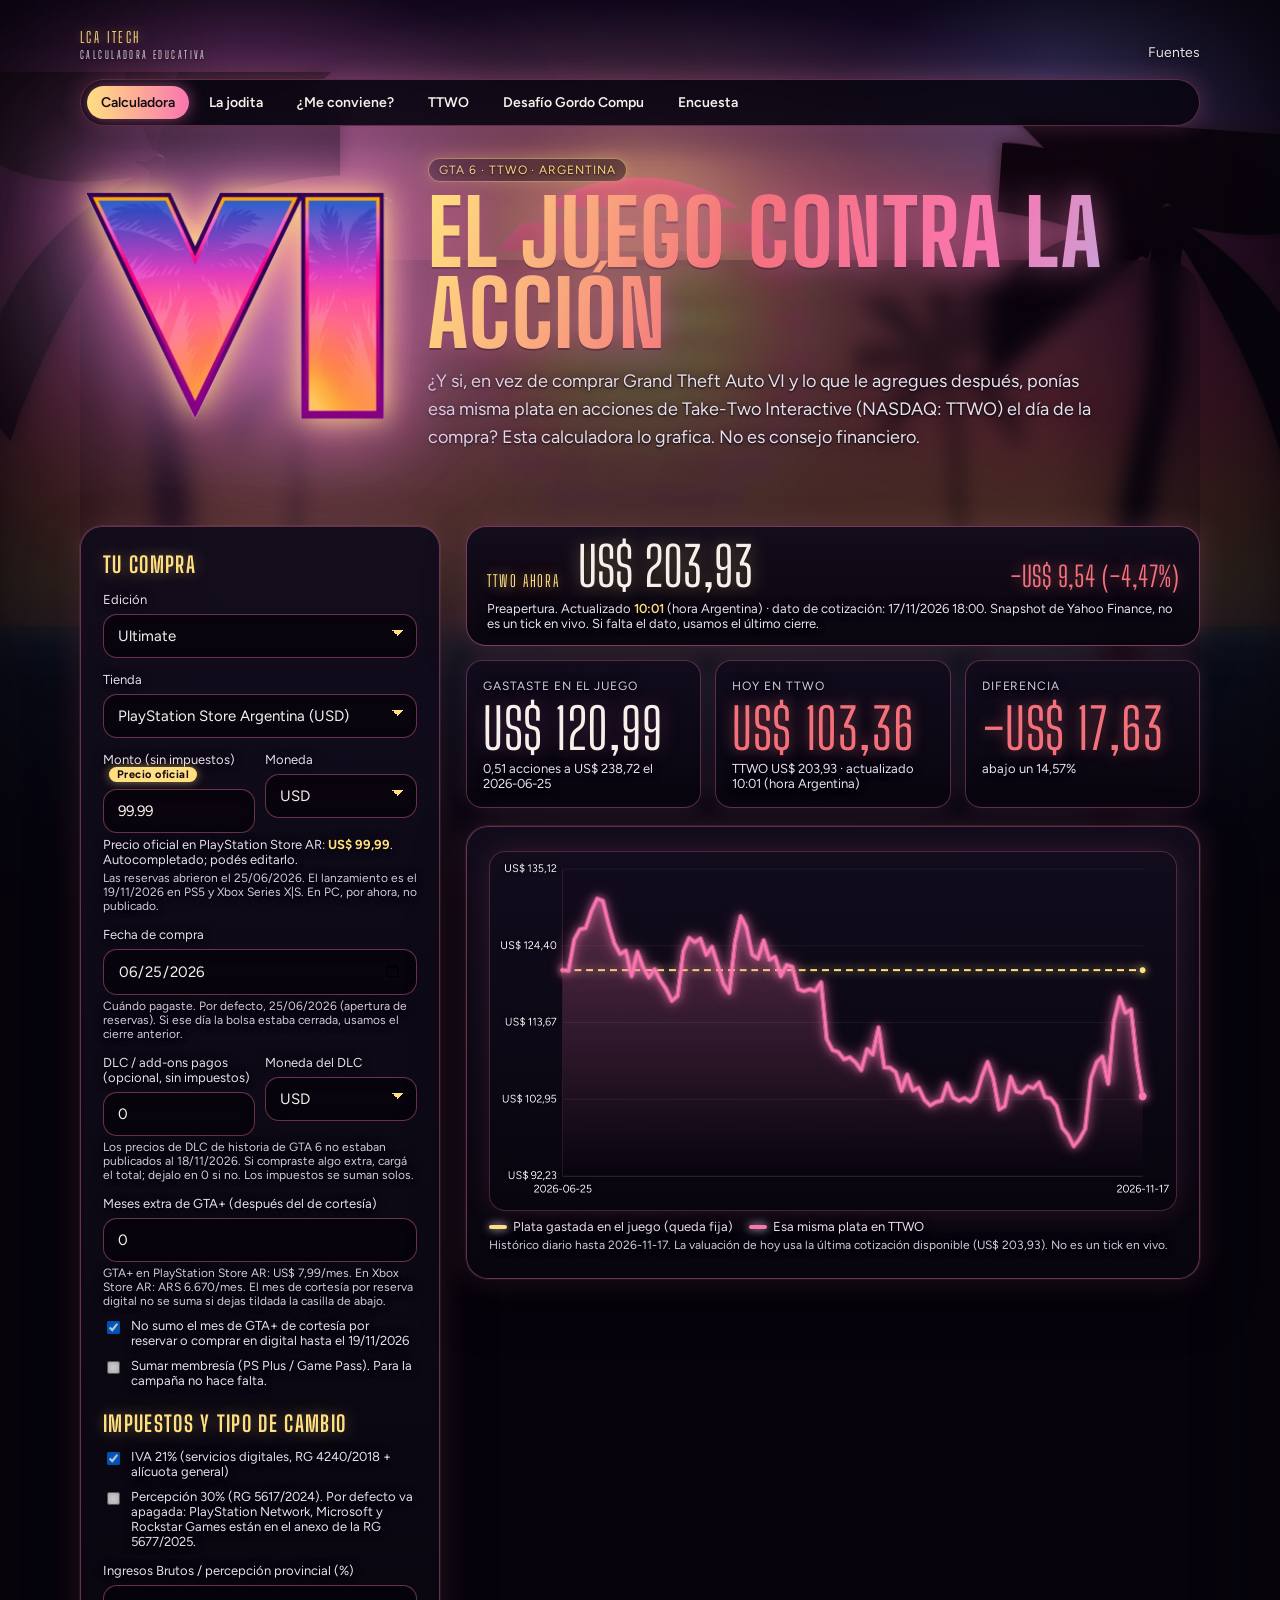
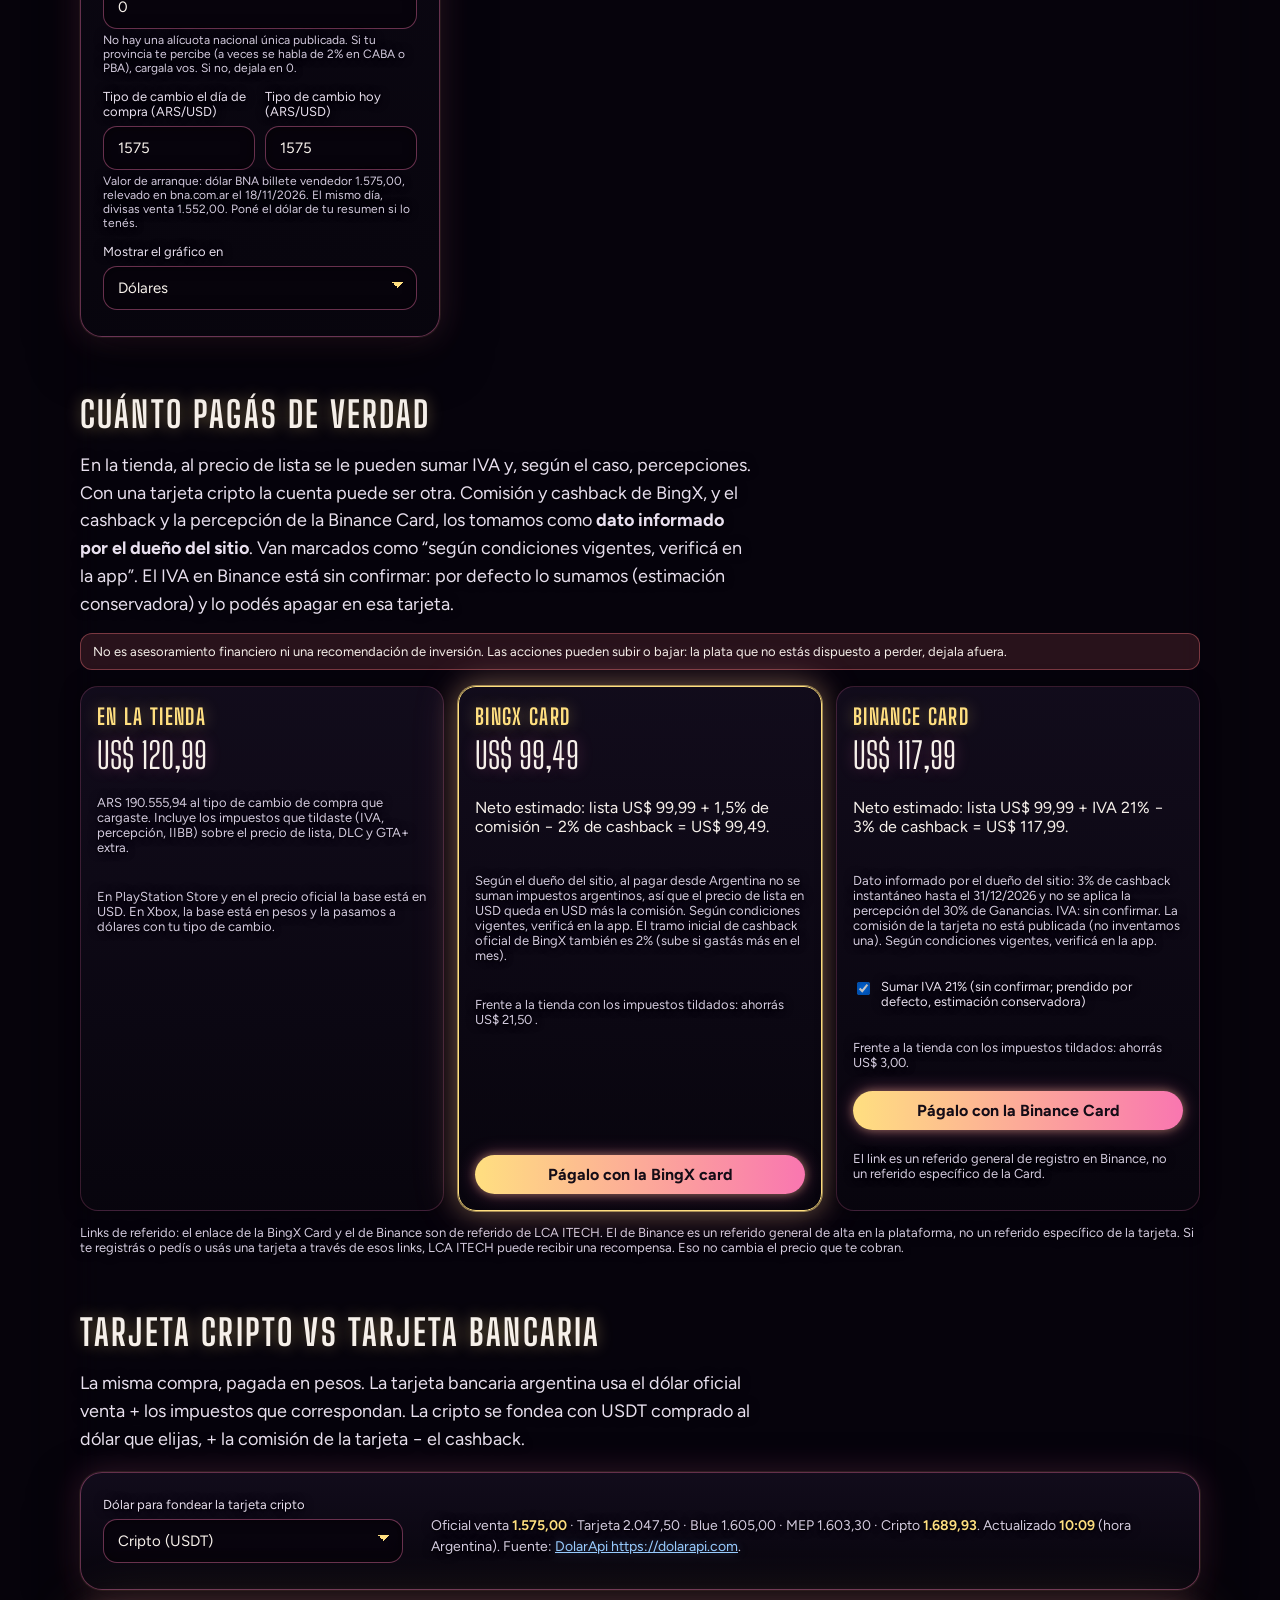
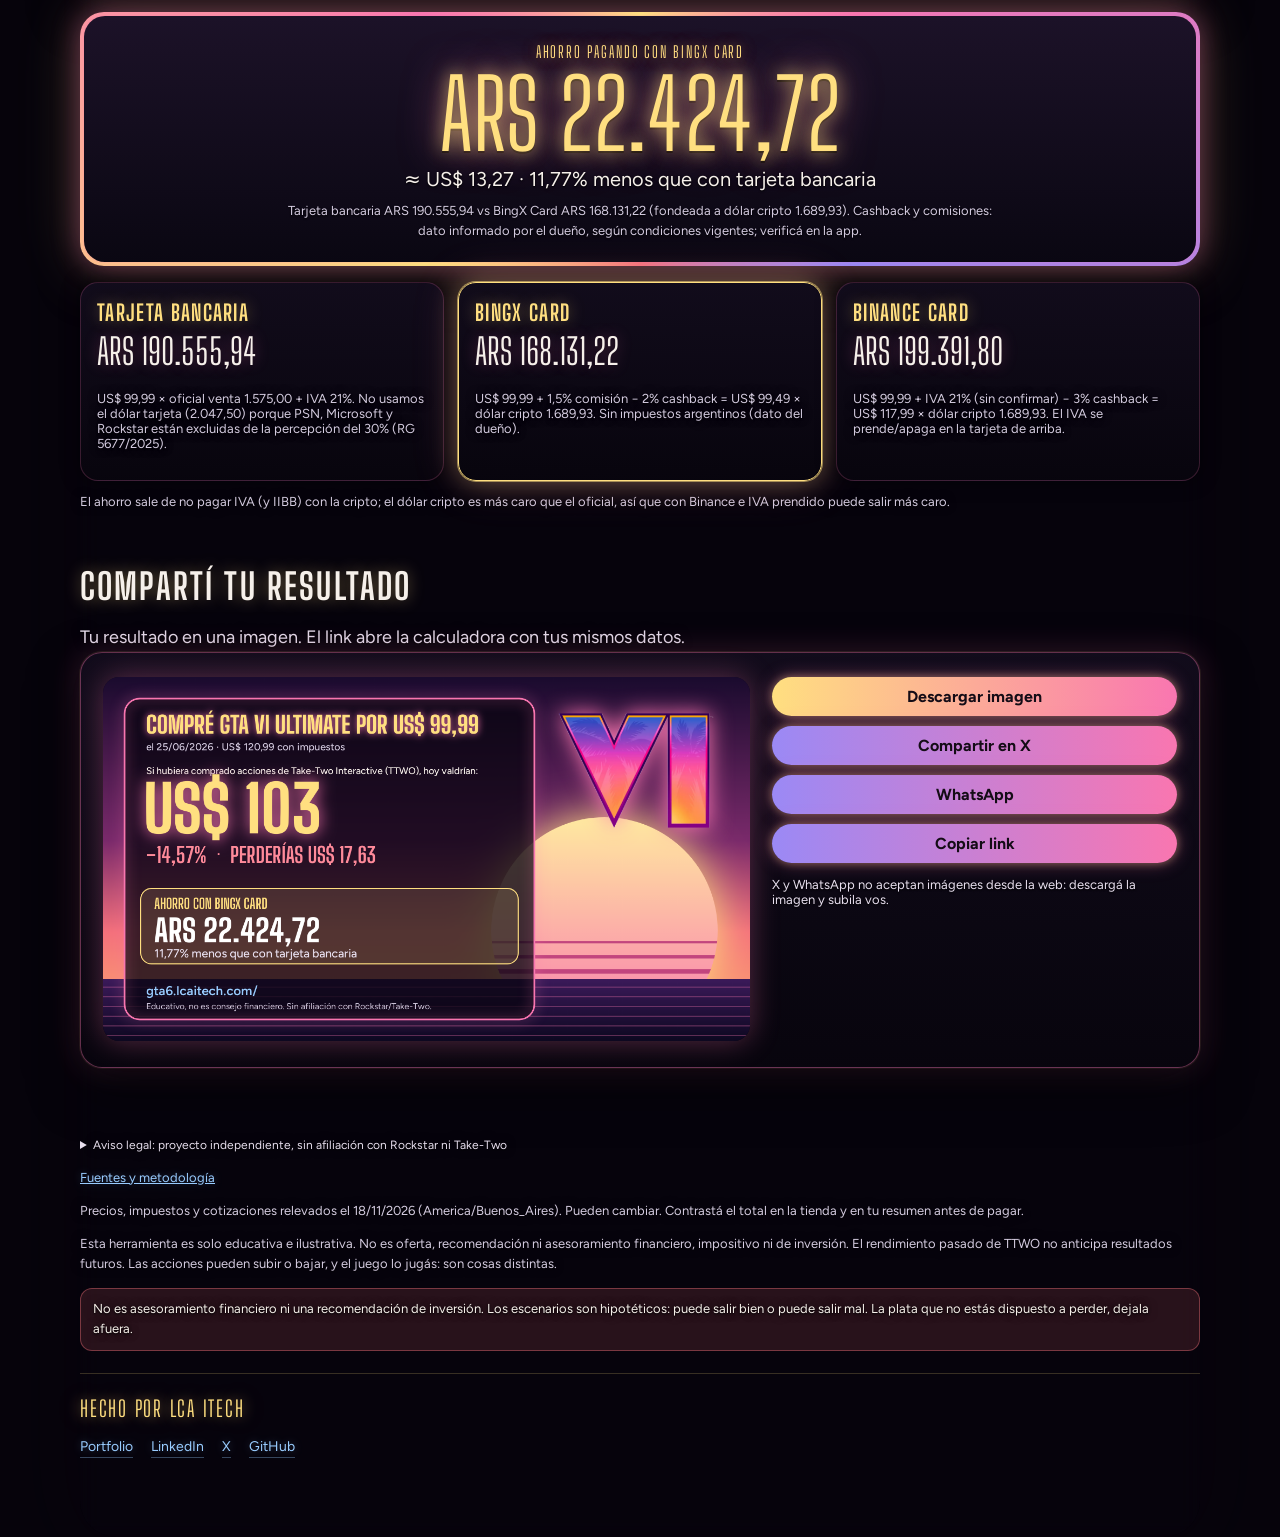
==== index.html @ 794f37af "Metas del Desafío Gordo Compu: plazo, escenarios y celebración Selector de objetivo (PC nueva, placa" ====
<!DOCTYPE html>
<html lang="es-AR">
<head>
  <meta charset="utf-8">
  <meta name="viewport" content="width=device-width, initial-scale=1">
  <title>GTA 6 vs. acciones de Take-Two — LCA ITECH</title>
  <meta name="description" content="Calculadora educativa: qué habría pasado si, en vez de comprar GTA 6 y los DLC, invertías esa plata en acciones de Take-Two (TTWO) el mismo día.">
  <meta name="theme-color" content="#0d0c1a">
  <meta property="og:title" content="GTA 6 vs. acciones de Take-Two — LCA ITECH">
  <meta property="og:description" content="Calculadora educativa: comprar Grand Theft Auto VI versus invertir esa plata en acciones de Take-Two (TTWO).">
  <meta property="og:type" content="website">
  <meta property="og:url" content="https://gta6.lcaitech.com/">
  <meta property="og:image" content="https://gta6.lcaitech.com/assets/og.png">
  <meta property="og:locale" content="es_AR">
  <meta name="twitter:card" content="summary_large_image">
  <meta name="twitter:image" content="https://gta6.lcaitech.com/assets/og.png">
  <meta name="twitter:title" content="GTA 6 vs. acciones de Take-Two — LCA ITECH">
  <meta name="twitter:description" content="¿Cuánto valdría lo que gastaste en GTA 6 si lo ponías en TTWO? Y cuánto ahorrás pagando con tarjeta cripto en Argentina.">
  <meta name="twitter:site" content="@LCA_ITECH">
  <meta property="og:image:width" content="1200">
  <meta property="og:image:height" content="630">
  <meta property="og:image:alt" content="GTA 6 vs acciones de Take-Two: calculadora de LCA ITECH">
  <link rel="canonical" href="https://gta6.lcaitech.com/">
  <link rel="preconnect" href="https://fonts.googleapis.com">
  <link rel="preconnect" href="https://fonts.gstatic.com" crossorigin>
  <link href="https://fonts.googleapis.com/css2?family=Big+Shoulders+Display:wght@500;700;800&family=Figtree:wght@400;500;600;700&display=swap" rel="stylesheet">
  <link rel="stylesheet" href="styles.css">
  <link rel="icon" href="assets/favicon.ico" sizes="any">
  <link rel="icon" type="image/png" href="assets/favicon.png">
  <link rel="apple-touch-icon" href="assets/favicon.png">
</head>
<body>
  <div class="miami-scene" aria-hidden="true">
    <div class="sky"></div>
    <div class="sun-wrap">
      <svg class="sun" viewBox="0 0 200 200" xmlns="http://www.w3.org/2000/svg">
        <defs>
          <radialGradient id="sunFill" cx="50%" cy="45%" r="60%">
            <stop offset="0%" stop-color="#fff1b8"/>
            <stop offset="35%" stop-color="#ffdf80"/>
            <stop offset="70%" stop-color="#f4717c"/>
            <stop offset="100%" stop-color="#e963c7"/>
          </radialGradient>
          <mask id="sunStripes">
            <rect width="200" height="200" fill="#000"/>
            <rect x="0" y="8" width="200" height="16" fill="#fff"/>
            <rect x="0" y="32" width="200" height="15" fill="#fff"/>
            <rect x="0" y="55" width="200" height="14" fill="#fff"/>
            <rect x="0" y="77" width="200" height="13" fill="#fff"/>
            <rect x="0" y="98" width="200" height="12" fill="#fff"/>
            <rect x="0" y="118" width="200" height="11" fill="#fff"/>
            <rect x="0" y="137" width="200" height="10" fill="#fff"/>
            <rect x="0" y="155" width="200" height="9" fill="#fff"/>
            <rect x="0" y="172" width="200" height="8" fill="#fff"/>
          </mask>
        </defs>
        <circle cx="100" cy="100" r="92" fill="url(#sunFill)" mask="url(#sunStripes)"/>
      </svg>
    </div>
    <div class="sun-reflect"></div>
    <div class="horizon"></div>
    <div class="ocean">
      <div class="water-sheen"></div>
    </div>
    <div class="grid-floor"></div>
    <div class="haze"></div>
    <svg class="palm palm-far palm-far-l" viewBox="0 0 220 520" xmlns="http://www.w3.org/2000/svg">
      <path fill="#120814" d="M110 520c-6-110 8-210-8-312-6-40 6-78-2-118 8-2 18-2 16 6 6 38-6 74 2 122 16 104 4 200 10 302z"/>
      <path fill="#120814" d="M106 92c-86-8-118-58-92-92 26 42 64 64 94 82z"/>
      <path fill="#120814" d="M106 90c-72-40-92-100-54-122 8 42 34 78 62 112z"/>
      <path fill="#120814" d="M108 88c-36-66-34-128 8-136 4 50 2 96 4 126z"/>
      <path fill="#120814" d="M110 88c30-78 62-110 94-88-28 32-56 70-86 96z"/>
      <path fill="#120814" d="M110 94c62-48 122-46 132-8-40 2-90 4-124 16z"/>
      <path fill="#120814" d="M108 96c52 2 100 42 90 90-36-38-66-66-88-82z"/>
      <path fill="#120814" d="M104 96c-64 28-96 88-70 118 14-48 44-86 68-108z"/>
    </svg>
    <svg class="palm palm-far palm-far-r" viewBox="0 0 220 520" xmlns="http://www.w3.org/2000/svg">
      <path fill="#120814" d="M110 520c-6-110 8-210-8-312-6-40 6-78-2-118 8-2 18-2 16 6 6 38-6 74 2 122 16 104 4 200 10 302z"/>
      <path fill="#120814" d="M106 92c-86-8-118-58-92-92 26 42 64 64 94 82z"/>
      <path fill="#120814" d="M106 90c-72-40-92-100-54-122 8 42 34 78 62 112z"/>
      <path fill="#120814" d="M108 88c-36-66-34-128 8-136 4 50 2 96 4 126z"/>
      <path fill="#120814" d="M110 88c30-78 62-110 94-88-28 32-56 70-86 96z"/>
      <path fill="#120814" d="M110 94c62-48 122-46 132-8-40 2-90 4-124 16z"/>
      <path fill="#120814" d="M108 96c52 2 100 42 90 90-36-38-66-66-88-82z"/>
      <path fill="#120814" d="M104 96c-64 28-96 88-70 118 14-48 44-86 68-108z"/>
    </svg>
    <svg class="palm palm-left" viewBox="0 0 220 520" xmlns="http://www.w3.org/2000/svg">
      <defs>
        <linearGradient id="palmShade" x1="0" y1="0" x2="1" y2="0">
          <stop offset="0%" stop-color="#07040c"/>
          <stop offset="55%" stop-color="#140816"/>
          <stop offset="100%" stop-color="#2a1230"/>
        </linearGradient>
      </defs>
      <g id="palmMain" fill="url(#palmShade)">
        <path d="M112 520c-8-118 10-228-12-340-8-44 8-86-4-128 10-4 24-2 22 8 8 42-8 82 2 132 20 112 6 216 14 328z"/>
        <path d="M104 54c-102-6-138-72-96-118 34 54 78 84 112 108z"/>
        <path d="M106 50c-90-48-118-132-58-158 14 58 46 108 76 148z"/>
        <path d="M108 48c-42-88-28-168 28-178 2 68-2 126 0 164z"/>
        <path d="M110 48c20-96 58-150 112-132-28 62-62 108-100 140z"/>
        <path d="M112 46c48-90 108-126 154-88-48 36-92 82-140 118z"/>
        <path d="M114 56c80-58 150-46 168 8-56-8-118 2-160 22z"/>
        <path d="M110 60c78 4 140 58 122 126-52-52-92-90-118-112z"/>
        <path d="M106 58c-80 40-124 122-84 164 22-68 58-118 82-150z"/>
        <path d="M104 62c-96 18-132-28-100-72 40 36 78 56 100 68z"/>
      </g>
    </svg>
    <svg class="palm palm-right" viewBox="0 0 220 520" xmlns="http://www.w3.org/2000/svg">
      <g fill="#100610">
        <path d="M112 520c-8-118 10-228-12-340-8-44 8-86-4-128 10-4 24-2 22 8 8 42-8 82 2 132 20 112 6 216 14 328z"/>
        <path d="M104 54c-102-6-138-72-96-118 34 54 78 84 112 108z"/>
        <path d="M106 50c-90-48-118-132-58-158 14 58 46 108 76 148z"/>
        <path d="M108 48c-42-88-28-168 28-178 2 68-2 126 0 164z"/>
        <path d="M110 48c20-96 58-150 112-132-28 62-62 108-100 140z"/>
        <path d="M112 46c48-90 108-126 154-88-48 36-92 82-140 118z"/>
        <path d="M114 56c80-58 150-46 168 8-56-8-118 2-160 22z"/>
        <path d="M110 60c78 4 140 58 122 126-52-52-92-90-118-112z"/>
        <path d="M106 58c-80 40-124 122-84 164 22-68 58-118 82-150z"/>
        <path d="M104 62c-96 18-132-28-100-72 40 36 78 56 100 68z"/>
      </g>
    </svg>
    <div class="vignette"></div>
  </div>
  <div class="wrap">
    <header class="site-header">
      <div class="brand">LCA ITECH<span>Calculadora educativa</span></div>
      <nav class="nav"><a href="#fuentes">Fuentes</a></nav>
    </header>

    <nav class="tabs" aria-label="Secciones">
      <a href="#calculadora" data-tab="calculadora">Calculadora</a><a href="#jodita" data-tab="jodita">La jodita</a><a href="#conviene" data-tab="conviene">¿Me conviene?</a><a href="#ttwo" data-tab="ttwo">TTWO</a><a href="#desafio" data-tab="desafio">Desafío Gordo Compu</a><a href="#encuesta" data-tab="encuesta">Encuesta</a>
    </nav>
    <main id="views">
      <div class="view" data-view="calculadora">
    <section class="hero">
      <div class="hero-layout">
        <div class="vi-mark">
          <picture>
            <source srcset="assets/vi-logo.webp" type="image/webp">
            <img src="assets/vi-logo.png" width="650" height="486" alt="VI, marca de Grand Theft Auto VI. Este sitio no está afiliado a Rockstar ni a Take-Two.">
          </picture>
        </div>
        <div class="hero-copy">
          <div class="pill">GTA 6 · TTWO · Argentina</div>
          <h1>El juego contra la acción</h1>
          <p class="lede">¿Y si, en vez de comprar Grand Theft Auto VI y lo que le agregues después, ponías esa misma plata en acciones de Take-Two Interactive (NASDAQ: TTWO) el día de la compra? Esta calculadora lo grafica. No es consejo financiero.</p>
        </div>
      </div>
    </section>



    <section id="calculadora" class="grid">
      <form class="panel" id="form" autocomplete="off">
        <h3>Tu compra</h3>

        <label for="edition">Edición</label>
        <select id="edition">
          <option value="standard">Estándar</option>
          <option value="ultimate" selected>Ultimate</option>
          <option value="xbox-upgrade">Mejora a Ultimate (solo Xbox)</option>
        </select>

        <label for="store">Tienda</label>
        <select id="store">
          <option value="ps" selected>PlayStation Store Argentina (USD)</option>
          <option value="xbox">Xbox Store Argentina (ARS)</option>
          <option value="official">Precio de lista oficial (USD)</option>
        </select>

        <div class="row" id="custom-row">
          <div>
            <label for="custom-amount">Monto (sin impuestos) <span class="badge" id="amount-badge">Precio oficial</span></label>
            <input id="custom-amount" type="number" min="0" step="0.01" value="99.99" inputmode="decimal">
          </div>
          <div>
            <label for="custom-ccy">Moneda</label>
            <select id="custom-ccy">
              <option value="USD">USD</option>
              <option value="ARS">ARS</option>
            </select>
          </div>
        </div>
        <p class="hint price-hint" id="price-hint"></p>
        <p class="hint">Las reservas abrieron el 25/06/2026. El lanzamiento es el 19/11/2026 en PS5 y Xbox Series X|S. En PC, por ahora, no publicado.</p>

        <label for="purchase-date">Fecha de compra</label>
        <input id="purchase-date" type="date" value="2026-06-25" min="2024-11-18" max="2026-11-19">
        <p class="hint">Cuándo pagaste. Por defecto, 25/06/2026 (apertura de reservas). Si ese día la bolsa estaba cerrada, usamos el cierre anterior.</p>

        <div class="row">
          <div>
            <label for="dlc">DLC / add-ons pagos (opcional, sin impuestos)</label>
            <input id="dlc" type="number" min="0" step="0.01" value="0">
          </div>
          <div>
            <label for="dlc-ccy">Moneda del DLC</label>
            <select id="dlc-ccy">
              <option value="USD" selected>USD</option>
              <option value="ARS">ARS</option>
            </select>
          </div>
        </div>
        <p class="hint">Los precios de DLC de historia de GTA 6 no estaban publicados al 18/11/2026. Si compraste algo extra, cargá el total; dejalo en 0 si no. Los impuestos se suman solos.</p>

        <label for="gtaplus-months">Meses extra de GTA+ (después del de cortesía)</label>
        <input id="gtaplus-months" type="number" min="0" step="1" value="0">
        <p class="hint">GTA+ en PlayStation Store AR: US$ 7,99/mes. En Xbox Store AR: ARS 6.670/mes. El mes de cortesía por reserva digital no se suma si dejas tildada la casilla de abajo.</p>
        <label class="check"><input type="checkbox" id="courtesy-month" checked> No sumo el mes de GTA+ de cortesía por reservar o comprar en digital hasta el 19/11/2026</label>

        <label class="check"><input type="checkbox" id="memb-on"> Sumar membresía (PS Plus / Game Pass). Para la campaña no hace falta.</label>
        <div id="memb-fields" hidden>
          <div class="row">
            <div>
              <label for="memb-plan">Plan</label>
              <select id="memb-plan">
                <option value="ps-essential">PS Plus Essential</option>
                <option value="ps-extra">PS Plus Extra</option>
                <option value="ps-deluxe">PS Plus Deluxe</option>
                <option value="gp-essential">Game Pass Essential</option>
                <option value="gp-premium">Game Pass Premium</option>
                <option value="gp-ultimate">Game Pass Ultimate</option>
                <option value="pc-gp">PC Game Pass</option>
              </select>
            </div>
            <div>
              <label for="memb-months">Duración</label>
              <select id="memb-months"><option value="1">1 mes</option></select>
            </div>
          </div>
          <p class="hint" id="memb-hint"></p>
        </div>

        <h3 style="margin-top:22px">Impuestos y tipo de cambio</h3>
        <label class="check"><input type="checkbox" id="iva" checked> IVA 21% (servicios digitales, RG 4240/2018 + alícuota general)</label>
        <label class="check"><input type="checkbox" id="percepcion"> Percepción 30% (RG 5617/2024). Por defecto va apagada: PlayStation Network, Microsoft y Rockstar Games están en el anexo de la RG 5677/2025.</label>
        <label for="iibb">Ingresos Brutos / percepción provincial (%)</label>
        <input id="iibb" type="number" min="0" max="20" step="0.1" value="0">
        <p class="hint">No hay una alícuota nacional única publicada. Si tu provincia te percibe (a veces se habla de 2% en CABA o PBA), cargala vos. Si no, dejala en 0.</p>

        <div class="row">
          <div>
            <label for="fx-buy">Tipo de cambio el día de compra (ARS/USD)</label>
            <input id="fx-buy" type="number" min="1" step="0.01" value="1575">
          </div>
          <div>
            <label for="fx-now">Tipo de cambio hoy (ARS/USD)</label>
            <input id="fx-now" type="number" min="1" step="0.01" value="1575">
          </div>
        </div>
        <p class="hint">Valor de arranque: dólar BNA billete vendedor 1.575,00, relevado en bna.com.ar el 18/11/2026. El mismo día, divisas venta 1.552,00. Poné el dólar de tu resumen si lo tenés.</p>

        <label for="display-ccy">Mostrar el gráfico en</label>
        <select id="display-ccy">
          <option value="USD" selected>Dólares</option>
          <option value="ARS">Pesos</option>
        </select>
      </form>

      <div>
        <article class="ticker" id="ticker" aria-live="polite">Cargando cotización de TTWO…</article>
        <div class="results" id="stats"></div>
        <div class="panel">
          <div class="chart-wrap"><canvas id="chart" width="1400" height="720" aria-label="Gráfico comparativo del dinero gastado y del valor de TTWO en el tiempo"></canvas></div>
          <div class="legend">
            <span><i class="swatch" style="background:#ffdf80"></i>Plata gastada en el juego (queda fija)</span>
            <span><i class="swatch" style="background:#f976b0"></i>Esa misma plata en TTWO</span>
          </div>
          <p class="hint" id="chart-note"></p>
        </div>
      </div>
    </section>

    <section id="pago">
      <h2>Cuánto pagás de verdad</h2>
      <p class="lede">En la tienda, al precio de lista se le pueden sumar IVA y, según el caso, percepciones. Con una tarjeta cripto la cuenta puede ser otra. Comisión y cashback de BingX, y el cashback y la percepción de la Binance Card, los tomamos como <strong>dato informado por el dueño del sitio</strong>. Van marcados como “según condiciones vigentes, verificá en la app”. El IVA en Binance está sin confirmar: por defecto lo sumamos (estimación conservadora) y lo podés apagar en esa tarjeta.</p>
      <p class="disclaimer-short">No es asesoramiento financiero ni una recomendación de inversión. Las acciones pueden subir o bajar: la plata que no estás dispuesto a perder, dejala afuera.</p>
      <div class="pay-grid" id="pay-grid"></div>
      <p class="muted" style="margin-top:14px">Links de referido: el enlace de la BingX Card y el de Binance son de referido de LCA ITECH. El de Binance es un referido general de alta en la plataforma, no un referido específico de la tarjeta. Si te registrás o pedís o usás una tarjeta a través de esos links, LCA ITECH puede recibir una recompensa. Eso no cambia el precio que te cobran.</p>
    </section>

    <section id="cripto-vs-banco">
      <h2>Tarjeta cripto vs tarjeta bancaria</h2>
      <p class="lede">La misma compra, pagada en pesos. La tarjeta bancaria argentina usa el dólar oficial venta + los impuestos que correspondan. La cripto se fondea con USDT comprado al dólar que elijas, + la comisión de la tarjeta − el cashback.</p>
      <div class="fx-bar panel">
        <div>
          <label for="fund-rate">Dólar para fondear la tarjeta cripto</label>
          <select id="fund-rate">
            <option value="cripto" selected>Cripto (USDT)</option>
            <option value="bolsa">MEP</option>
            <option value="blue">Blue</option>
            <option value="oficial">Oficial</option>
          </select>
        </div>
        <p class="fx-meta" id="fx-meta">Cargando cotizaciones…</p>
      </div>
      <div id="savings"></div>
      <div class="pay-grid" id="compare-grid"></div>
      <p class="muted" id="compare-note"></p>
    </section>

    <section id="compartir">
      <h2>Compartí tu resultado</h2>
      <p class="lede">Tu resultado en una imagen. El link abre la calculadora con tus mismos datos.</p>
      <div class="share-layout panel">
        <canvas id="share-canvas" width="1200" height="675" aria-label="Imagen para compartir con tu resultado"></canvas>
        <div class="share-actions">
          <button type="button" class="cta" id="share-download">Descargar imagen</button>
          <a class="cta alt" id="share-x" href="https://x.com/intent/post" target="_blank" rel="noopener noreferrer">Compartir en X</a>
          <a class="cta alt" id="share-wa" href="https://wa.me/" target="_blank" rel="noopener noreferrer">WhatsApp</a>
          <button type="button" class="cta alt" id="share-native" hidden>Compartir…</button>
          <button type="button" class="cta alt" id="share-copy">Copiar link</button>
          <p class="share-note">X y WhatsApp no aceptan imágenes desde la web: descargá la imagen y subila vos.</p>
        </div>
      </div>
    </section>

      </div>
      <div class="view" data-view="jodita" hidden>
    <section id="jodita">
      <h2>¿Cuánto te sale la jodita del GTA VI?</h2>
      <p class="lede">Consola + juego + membresía + upgrade + la tele. Todo junto, en pesos, y cuánto te ahorrás pagando lo que conviene con tarjeta cripto.</p>
      <div class="grid jodita-grid">
        <form class="panel" id="j-form" autocomplete="off">
          <h3>Tu combo</h3>
          <label for="j-console">Consola</label>
          <select id="j-console"></select>
          <div id="j-console-row">
            <label for="j-console-price">Precio de la consola (ARS, con IVA)</label>
            <input id="j-console-price" type="number" min="0" step="1" inputmode="numeric">
            <p class="hint" id="j-console-hint"></p>
            <div class="cuotas" id="j-cuotas"></div>
          </div>
          <label class="check"><input type="checkbox" id="j-game" checked> El juego</label>
          <select id="j-game-format" aria-label="Formato del juego">
            <option value="digital">Digital (edición y tienda de la Calculadora)</option>
            <option value="box">En caja: PS5 ARS 219.999 (Frávega) / Xbox ARS 239.999 (Game Sense)</option>
          </select>
          <p class="hint">La caja es compra local en pesos y entra en las cuotas de la tienda. La edición digital se paga en un solo pago (sin cuotas).</p>
          <label class="check"><input type="checkbox" id="j-upgrade"> Upgrade a Ultimate después</label>
          <div id="j-upgrade-fields" hidden>
            <div class="row">
              <div><label for="j-upgrade-price">Precio del upgrade</label><input id="j-upgrade-price" type="number" min="0" step="0.01"></div>
              <div><label for="j-upgrade-ccy">Moneda</label><select id="j-upgrade-ccy"><option value="USD">USD</option><option value="ARS">ARS</option></select></div>
            </div>
            <p class="hint" id="j-upgrade-hint"></p>
          </div>
          <label class="check"><input type="checkbox" id="j-memb"> Membresía (PS Plus / Game Pass) — para la campaña no hace falta</label>
          <div id="j-memb-fields" hidden>
            <div class="row">
              <div><label for="j-memb-plan">Plan</label><select id="j-memb-plan"></select></div>
              <div><label for="j-memb-months">Duración</label><select id="j-memb-months"></select></div>
            </div>
            <label class="check" id="j-gp-iva-row"><input type="checkbox" id="j-gp-iva" checked> Sumar IVA al Game Pass (sin confirmar si el precio publicado ya lo incluye)</label>
            <p class="hint">GTA VI no está en PS Plus ni en Game Pass, y la campaña es para un jugador: no necesitás membresía para jugarla.</p>
          </div>
          <label for="j-tv">La tele, para ver Vice City como corresponde (ARS, opcional)</label>
          <input id="j-tv" type="number" min="0" step="1" value="0" inputmode="numeric">
          <label for="j-other">Otros: joystick extra, auris, lo que sea (ARS, opcional)</label>
          <input id="j-other" type="number" min="0" step="1" value="0" inputmode="numeric">
          <p class="hint">Tele y otros los cargás vos: no hay un precio único para eso.</p>
        </form>
        <div>
          <div class="panel table-wrap"><p class="swipe-hint">Deslizá la tabla para ver las tres tarjetas →</p><table class="j-table" id="j-table"></table></div>
          <p class="fx-meta" id="j-total"></p>
          <div id="j-savings"></div>
          <p class="muted" id="j-note"></p>
          <div class="mini-share">
            <a class="cta alt" id="j-share-x" href="https://x.com/intent/post" target="_blank" rel="noopener noreferrer">Compartir en X</a>
            <a class="cta alt" id="j-share-wa" href="https://wa.me/" target="_blank" rel="noopener noreferrer">WhatsApp</a>
            <button type="button" class="cta alt" id="j-share-copy">Copiar link</button>
          </div>
        </div>
      </div>
      <div class="panel scen-break" id="j-scenarios">
        <h3>Escenarios: con o sin consola, con o sin tele</h3>
        <p class="hint">Solo compras locales en pesos (la consola, la caja, la tele, otros). Lo digital (PS Store, Game Pass, PS Plus) va aparte: un solo pago, sin cuotas.</p>
        <div class="scen-break-grid" id="j-scen-grid"></div>
        <p class="j-scen-digital" id="j-scen-digital"></p>
        <p class="j-scen-resumen" id="j-scen-resumen"></p>
      </div>
    </section>

      </div>

      <div class="view" data-view="conviene" hidden>
    <section id="conviene">
      <h2>¿Me conviene esta consola para el GTA VI?</h2>
      <p class="lede">Rendimiento según Digital Foundry (18/11/2026): todas apuntan a 30 fps y no hay modo 40 ni 60. Los precios en pesos son los de hoy en Argentina (18/11/2026), de las tiendas que ya citamos. Digital y Standard de la PS5 Slim rinden igual: cambia el almacenamiento y la lectora.</p>
      <div class="panel table-wrap conv-wrap">
        <p class="swipe-hint">Deslizá la tabla →</p>
        <table class="j-table conv-table" id="conv-table"></table>
      </div>
      <p class="hint" id="conv-cite">Fuente de rendimiento: <a href="https://www.digitalfoundry.net/features/gta-6-ps5-vs-ps5-pro-xbox-series-x-and-series-s-which-console-plays-best" target="_blank" rel="noopener noreferrer">Digital Foundry, “GTA 6: PS5 vs PS5 Pro, Xbox Series X and Series S: Which Console Plays Best?”, Oliver Mackenzie, 18/11/2026</a>. Xbox One (solo nube): <a href="https://www.digitalfoundry.net/news/2026/11/you-can-play-gta-6-on-xbox-one" target="_blank" rel="noopener noreferrer">Digital Foundry, 10/11/2026</a>, citando a Rockstar (ajustes de Series S; la conexión puede afectar el stream). PC: sin versión anunciada. Los veredictos resumidos son de DF, no un consejo de compra nuestro.</p>
    </section>
      </div>

      <div class="view" data-view="ttwo" hidden>
    <section id="ttwo">
      <h2>TTWO, la acción de Take-Two</h2>
      <p class="lede">Cierres diarios de Take-Two Interactive (NASDAQ: TTWO). Pasá el dedo o el mouse por la línea para ver fecha y precio.</p>
      <div class="panel ttwo-panel">
        <div class="chips" id="ttwo-range" role="group" aria-label="Rango del gráfico">
          <button type="button" data-r="1M">1M</button>
          <button type="button" data-r="3M">3M</button>
          <button type="button" data-r="6M" aria-pressed="true">6M</button>
          <button type="button" data-r="1A">1A</button>
          <button type="button" data-r="MAX">Máx</button>
        </div>
        <div class="ttwo-readout" id="ttwo-readout" aria-live="polite"></div>
        <div class="ttwo-chart-wrap">
          <canvas id="ttwo-chart" width="1100" height="420" role="img" aria-label="Gráfico de cierres diarios de TTWO"></canvas>
        </div>
        <p class="hint" id="ttwo-note"></p>
      </div>
    </section>
      </div>

      <div class="view" data-view="desafio" hidden>
    <section id="desafio">
      <div class="desafio-hero">
        <picture>
          <source type="image/webp" srcset="assets/desafio-pc-640.webp 640w, assets/desafio-pc-1280.webp 1280w" sizes="(max-width: 700px) 100vw, 1180px">
          <img src="assets/desafio-pc-1280.jpg" srcset="assets/desafio-pc-640.jpg 640w, assets/desafio-pc-1280.jpg 1280w" sizes="(max-width: 700px) 100vw, 1180px" width="1280" height="720" alt="Una PC gamer con luces neón frente a un atardecer synthwave con palmeras" loading="lazy" decoding="async">
        </picture>
        <div class="desafio-hero-text">
          <h2>Desafío Gordo Compu: ¿me sale la PC (o la placa) con TTWO?</h2>
          <p class="lede">Ponés plata en TTWO y mirás si llegás a la meta: datos reales y escenarios.</p>
          <ul class="paths"><li>Comprar la PC</li><li>Meter en Take-Two</li><li>Ni una ni otra / esperar</li></ul>
        </div>
      </div>
      <nav class="d-subtabs" id="d-subtabs" aria-label="Dentro del desafío">
        <button type="button" data-pane="comparar" aria-selected="true">Comparar</button>
        <button type="button" data-pane="armar">Armar PC</button>
        <button type="button" data-pane="metas">Metas</button>
        <button type="button" data-pane="meta">Meta y simulación</button>
        <button type="button" data-pane="encuesta">Encuesta</button>
      </nav>

      <div class="d-pane" data-pane="comparar">
        <h3>Placa vs consola</h3>
        <p class="muted" id="cmp-stamp">Cargando precios verificados…</p>
        <p class="fine-inline">No es un tick en vivo: un robot revisa las fichas públicas cada ~6 horas. Si una tienda no responde, se muestra el último precio verificado con su fecha. Dólares al MEP (DolarApi) y acciones al último cierre de TTWO.</p>
        <div class="row cmp-pick">
          <div><label for="cmp-gpu">Placa</label><select id="cmp-gpu"></select></div>
          <div><label for="cmp-console">Consola</label><select id="cmp-console"></select></div>
        </div>
        <div class="cmp-cards" id="cmp-cards"></div>
        <p class="muted" id="cmp-delta"></p>
        <h4 class="cmp-list-title">Catálogo verificado</h4>
        <div id="cmp-table"></div>
      </div>

      <div class="d-pane" data-pane="armar" hidden>
        <h3>Armá tu Gordo Compu</h3>
        <p class="muted">Precios de fichas reales. La mother tiene que calzar con el socket del micro y el tipo de RAM. Fuente, disco y gabinete son optativos.</p>
        <div class="chips" id="d-presets" role="group" aria-label="Presets">
          <button type="button" data-preset="basico">Gordo Compu básico</button>
          <button type="button" data-preset="medio">Gordo Compu medio</button>
          <button type="button" data-preset="zarpado">Gordo Compu zarpado</button>
        </div>
        <div class="build-layout">
          <form class="panel" id="b-form" autocomplete="off">
            <div class="row">
              <div><label for="b-cpu">Micro</label><select id="b-cpu"></select></div>
              <div><label for="b-ram">Memoria</label><select id="b-ram"></select></div>
            </div>
            <div class="row">
              <div><label for="b-mobo">Mother</label><select id="b-mobo"></select></div>
              <div><label for="b-gpu">Placa de video</label><select id="b-gpu"></select></div>
            </div>
            <div class="row">
              <div><label for="b-psu">Fuente (opcional)</label><select id="b-psu"></select></div>
              <div><label for="b-ssd">Disco (opcional)</label><select id="b-ssd"></select></div>
            </div>
            <label for="b-case">Gabinete (opcional)</label>
            <select id="b-case"></select>
            <div id="b-out"></div>
            <button type="button" class="cta" id="b-use-goal">Usar este armado como meta</button>
          </form>
          <div class="case3d-wrap panel">
            <h4>Gabinete</h4>
            <div id="case3d" class="case3d"></div>
          </div>
        </div>
      </div>


      <div class="d-pane" data-pane="metas" hidden>
        <h3>Tus metas</h3>
        <p class="muted">Elegí qué querés comprarte. El monto es el precio verificado, pasado a dólares al MEP del día. Los plazos son una cuenta, no una promesa.</p>
        <div class="metas-layout">
          <form class="panel" id="m-form" autocomplete="off">
            <label for="m-type">¿Cuál es tu objetivo?</label>
            <select id="m-type">
              <option value="pc">Mi PC nueva</option>
              <option value="gpu">Una placa de video</option>
              <option value="ram">Más memoria RAM</option>
              <option value="cpu">Un procesador nuevo</option>
            </select>
            <label for="m-item">Elegí el modelo</label>
            <select id="m-item"></select>
            <p class="muted" id="m-item-info"></p>
            <div class="row">
              <div><label for="m-initial">Aporte inicial (US$)</label><input id="m-initial" type="number" min="0" step="0.01" value="100"></div>
              <div><label for="m-monthly">Aporte mensual (US$)</label><input id="m-monthly" type="number" min="0" step="0.01" value="10"></div>
            </div>
            <label for="m-start">Desde</label>
            <input id="m-start" type="date" value="2026-11-18">
            <label for="m-drop">Si el componente baja: <strong id="m-drop-val">20%</strong></label>
            <input id="m-drop" type="range" min="0" max="40" step="5" value="20" aria-valuemin="0" aria-valuemax="40">
            <div class="chips" id="m-drop-chips" role="group" aria-label="Baja del componente">
              <button type="button" data-drop="10">10%</button>
              <button type="button" data-drop="20" aria-pressed="true">20%</button>
              <button type="button" data-drop="30">30%</button>
            </div>
            <label for="m-ttwo">Supuesto de TTWO: <strong id="m-ttwo-val">0%</strong></label>
            <input id="m-ttwo" type="range" min="-50" max="100" step="5" value="0">
            <p class="fine-inline">El supuesto de TTWO interpola el precio en línea recta hasta esa variación a los 24 meses, igual que el simulador. No es un pronóstico.</p>
          </form>
          <div>
            <div class="danger-box" id="m-disclaimer" role="note"></div>
            <div id="m-out" aria-live="polite"></div>
          </div>
        </div>
      </div>

      <div class="d-pane" data-pane="meta" hidden>
      <details class="sim panel" id="sim">
        <summary><strong>Simulador de proyección</strong> <span class="fine-inline">· simulación hipotética, no es consejo de inversión</span></summary>
        <div class="sim-grid">
          <div><label for="s-initial">Monto inicial (US$)</label><input id="s-initial" type="number" min="0" step="0.01"></div>
          <div><label for="s-monthly">Aporte mensual (US$)</label><input id="s-monthly" type="number" min="0" step="1" value="20"></div>
          <div><label for="s-start">Fecha de inicio</label><input id="s-start" type="date" value="2026-11-18"></div>
          <div><label for="s-target">Precio TTWO al final (US$)</label><input id="s-target" type="number" min="1" step="0.01"></div>
        </div>
        <div class="chips horizon-chips" id="s-horizon" role="radiogroup" aria-label="Horizonte en meses">
          <span class="fine-inline">Horizonte:</span>
          <button type="button" data-m="1">1 m</button><button type="button" data-m="2">2 m</button><button type="button" data-m="3">3 m</button><button type="button" data-m="4">4 m</button><button type="button" data-m="5">5 m</button><button type="button" data-m="6" aria-pressed="true">6 m</button><button type="button" data-m="7">7 m</button><button type="button" data-m="8">8 m</button><button type="button" data-m="9">9 m</button><button type="button" data-m="10">10 m</button><button type="button" data-m="11">11 m</button><button type="button" data-m="12">12 m</button>
        </div>
        <label for="s-slider" class="slider-label">Variación de TTWO: <strong id="s-slider-val">0%</strong></label>
        <input id="s-slider" type="range" min="-50" max="100" step="5" value="0">
        <div class="sim-out" id="s-out"></div>
        <p class="fine-inline" id="s-note">Supuesto: el monto inicial compra al precio actual; cada aporte mensual compra en su fecha a un precio interpolado en línea recta entre el actual y el precio final que elegiste. Es una simulación hipotética, no es consejo de inversión ni un pronóstico.</p>
      </details>
      <div class="grid">
        <form class="panel" id="d-form" autocomplete="off">
          <h3>Tu meta</h3>
          <label for="d-goal">Meta (referencias, no requisitos del juego)</label>
          <select id="d-goal"></select>
          <div class="row" id="d-goal-custom" hidden>
            <div><label for="d-goal-amount">Monto de la meta</label><input id="d-goal-amount" type="number" min="0" step="1" value="1000"></div>
            <div><label for="d-goal-ccy">Moneda</label><select id="d-goal-ccy"><option value="USD">USD</option><option value="ARS">ARS</option></select></div>
          </div>
          <p class="hint">Las metas en pesos se pasan a dólares al MEP del día.</p>
          <div class="row">
            <div><label for="d-lump">Monto inicial (US$)</label><input id="d-lump" type="number" min="0" step="1" value="500"></div>
            <div><label for="d-monthly">Aporte mensual (US$)</label><input id="d-monthly" type="number" min="0" step="1" value="0"></div>
          </div>
          <label for="d-start">Desde</label>
          <input id="d-start" type="date" value="2026-06-25">
          <p class="hint">Usamos cierres reales de TTWO desde esa fecha hasta hoy.</p>
        </form>
        <div>
          <div class="danger-box" id="d-disclaimer" role="note"></div>
          <div id="d-real"></div>
          <p class="muted" id="d-scen-lead"></p>
          <div class="scen-grid" id="d-scen"></div>
          <div class="mini-share">
            <a class="cta alt" id="d-share-x" href="https://x.com/intent/post" target="_blank" rel="noopener noreferrer">Compartir en X</a>
            <a class="cta alt" id="d-share-wa" href="https://wa.me/" target="_blank" rel="noopener noreferrer">WhatsApp</a>
            <button type="button" class="cta alt" id="d-share-copy">Copiar link</button>
          </div>
        </div>
      </div>
      <details class="panel wait-acc">
        <summary><strong>Consola hoy vs. esperar la PC</strong> <span class="fine-inline">· fecha de PC a tu criterio, no hay anuncio oficial</span></summary>
        <p class="muted">Compará jugar ya (tu jodita de arriba) contra guardar esa plata en TTWO hasta que salga en PC. No hay fecha oficial para PC: elegí una vos.</p>
      <div class="wait-panel">
        <label for="w-mode">¿Qué querés comparar?</label>
        <select id="w-mode">
          <option value="pc">Esperar el lanzamiento en PC (fecha tuya, no oficial)</option>
          <option value="bf">Esperar hasta fin de noviembre (27–30/11/2026, Black Friday)</option>
        </select>
        <div id="w-pc-fields">
          <label for="w-pcdate">¿Hasta cuándo esperarías? (fecha tuya, no oficial)</label>
          <input id="w-pcdate" type="date" value="2027-06-30" min="2026-11-19">
        </div>
        <p class="danger-line" id="w-disclaimer"></p>
        <div id="w-out"></div>
        <p class="muted" id="w-scen-lead"></p>
        <div class="scen-grid" id="w-scen"></div>
      </div>
      </details>
      </div>

      <div class="d-pane" data-pane="encuesta" hidden>
        <h3>Encuesta en vivo</h3>
        <p class="muted">¿Vas a esperar al de PC o comprás consola? Los totales se actualizan solos, sin datos personales.</p>
        <div class="panel poll-panel" data-poll-root>
          <div class="poll-options"></div>
          <p class="muted poll-status" aria-live="polite"></p>
          <div class="poll-results" hidden></div>
        </div>
      </div>
    </section>

      </div>
      <div class="view" data-view="encuesta" hidden>
    <section id="encuesta">
      <h2>Encuesta: ¿vas a esperar al lanzamiento en PC o vas a comprar consola?</h2>
      <div class="panel poll-panel" data-poll-root>
        <div class="poll-options" id="poll-options"></div>
        <p class="muted poll-status" id="poll-status" aria-live="polite"></p>
        <div class="poll-results" id="poll-results" hidden></div>
      </div>
    </section>

      </div>
      <div class="view" data-view="fuentes" hidden>
    <section id="impuestos">
      <h2>Cómo está armada la cuenta</h2>
      <div class="panel">
        <p>Los impuestos se suman sobre el precio de lista (no se multiplican entre sí): <code>total = lista × (1 + IVA + percepción + IIBB)</code>.</p>
        <ul>
          <li>PlayStation Store Argentina cobra en dólares: Estándar US$ 79,99 y Ultimate US$ 99,99 (fichas oficiales consultadas el 18/11/2026). La mejora a Ultimate figuraba como “No disponible”.</li>
          <li>Xbox Store Argentina cobra en pesos, con un “+” de impuestos: Estándar ARS 113.299, Ultimate ARS 141.990 y mejora ARS 28.691 (fichas oficiales, 18/11/2026).</li>
          <li>GTA+: US$ 7,99/mes en PlayStation Store AR y ARS 6.670/mes en Xbox Store AR (fichas oficiales, 18/11/2026).</li>
          <li>Desde el 16/04/2025, la RG 5677/2025 saca de la percepción del 30% a los pagos a portales del anexo, entre ellos PlayStation Network, Microsoft y Rockstar Games. El IVA 21% sigue. La percepción provincial depende de tu jurisdicción.</li>
          <li>TTWO: último cierre US$ 203,93 el 17/11/2026 (Nasdaq y Yahoo Finance, contrastados el 18/11/2026). El gráfico usa un snapshot estático de cierres diarios, no una cotización en vivo.</li>
        </ul>
      </div>
    </section>

    <section id="fuentes">
      <h2>Fuentes y fechas</h2>
      <p class="muted">Cada número de esta página tiene fuente y fecha de relevamiento. Si no encontramos un dato publicado, dice “no publicado”. No usamos precios de otro país como si fueran de Argentina.</p>
      <div class="panel" style="overflow-x:auto">
        <table class="source-table">
          <thead>
            <tr><th>Dato</th><th>Valor</th><th>Fecha</th><th>Fuente</th></tr>
          </thead>
          <tbody>
            <tr><td>Lanzamiento GTA VI (PS5 y Xbox Series)</td><td>19/11/2026</td><td>18/11/2026</td><td><a href="https://taketwointeractivesoftwareinc.gcs-web.com/news-releases/news-release-details/rockstar-games-announces-pre-orders-grand-theft-auto-vi/">Take-Two / Rockstar, 24/06/2026</a></td></tr>
            <tr><td>Inicio de reservas</td><td>25/06/2026, medianoche local</td><td>18/11/2026</td><td><a href="https://taketwointeractivesoftwareinc.gcs-web.com/news-releases/news-release-details/rockstar-games-announces-pre-orders-grand-theft-auto-vi/">Take-Two, 24/06/2026</a></td></tr>
            <tr><td>Precio de lista oficial USD</td><td>Estándar US$ 79,99 · Ultimate US$ 99,99</td><td>18/11/2026</td><td><a href="https://taketwointeractivesoftwareinc.gcs-web.com/news-releases/news-release-details/rockstar-games-announces-pre-orders-grand-theft-auto-vi/">Take-Two, 24/06/2026</a></td></tr>
            <tr><td>PlayStation Store Argentina</td><td>Estándar US$ 79,99 · Ultimate US$ 99,99 · mejora no disponible</td><td>18/11/2026</td><td><a href="https://store.playstation.com/es-ar/product/EP1004-PPSA01547_00-GTAVISTANDARD001">Estándar</a> · <a href="https://store.playstation.com/es-ar/product/EP1004-PPSA01547_00-GTAVIULTIMATE001">Ultimate</a></td></tr>
            <tr><td>Xbox Store Argentina</td><td>Estándar ARS 113.299+ · Ultimate ARS 141.990+ · mejora ARS 28.691</td><td>18/11/2026</td><td><a href="https://www.xbox.com/es-AR/games/store/grand-theft-auto-vi/9P3H4968GRSM/0017">Estándar</a> · <a href="https://www.xbox.com/es-AR/games/store/grand-theft-auto-vi-ultimate-edition/9NNZSNHLR63L">Ultimate</a></td></tr>
            <tr><td>GTA+ PlayStation Store AR</td><td>US$ 7,99 / mes</td><td>18/11/2026</td><td><a href="https://store.playstation.com/es-ar/product/UP1004-PPSA16755_00-GTAPLUS00001T01M">Ficha oficial</a></td></tr>
            <tr><td>GTA+ Xbox Store AR</td><td>ARS 6.670 / mes</td><td>18/11/2026</td><td><a href="https://www.xbox.com/es-AR/games/store/gta-xbox-series-xs/cfq7ttc0hx8w">Ficha oficial</a></td></tr>
            <tr><td>DLC de historia / Shark Cards de GTA 6</td><td>no publicado</td><td>18/11/2026</td><td>—</td></tr>
            <tr><td>GTA VI en caja (cadenas AR)</td><td>PS5 caja con código ARS 219.999 (Frávega) · Xbox caja ARS 239.999 (Game Sense). Otras ediciones o cadenas: no verificadas.</td><td>18/11/2026</td><td><a href="https://www.fravega.com/p/juego-ps5-grand-theft-auto-vi-formato-fisico-con-codigo-342114/">Frávega</a> · Game Sense</td></tr>
            <tr><td>Versión de PC al lanzamiento</td><td>no publicado (sin fecha oficial; 2027 es rumor)</td><td>18/11/2026</td><td>El anuncio oficial cubre PS5 y Xbox Series X|S</td></tr>
            <tr><td>Rendimiento por consola (resolución, upscaler, fps)</td><td>PS5 / Pro / Series X: 1440p → 4K (PSSR en Pro; TAA espacial de Rockstar en Slim y Series X). Series S: 720p → ~1080p con FSR 4. Todas a 30 fps, sin modo 40/60. Pro: 30 casi siempre (bajones cortos a 24). Slim y Series X: tirones a 20 altos (peor caso 20 bajos). Series S: a menudo 25–30 (peor caso ~20).</td><td>18/11/2026</td><td><a href="https://www.digitalfoundry.net/features/gta-6-ps5-vs-ps5-pro-xbox-series-x-and-series-s-which-console-plays-best">Digital Foundry, Oliver Mackenzie, 18/11/2026</a></td></tr>
            <tr><td>Xbox One (GTA VI)</td><td>No hay versión nativa. Solo Xbox Cloud Gaming, con ajustes de Series S. La conexión puede afectar el stream. DF no publicó un test del stream al 18/11/2026.</td><td>18/11/2026</td><td><a href="https://www.digitalfoundry.net/news/2026/11/you-can-play-gta-6-on-xbox-one">Digital Foundry, William Judd, 10/11/2026</a> · <a href="https://news.xbox.com/en-us/2026/11/10/grand-theft-auto-6-comes-to-xbox-cloud-gaming-november-19/">Xbox Wire, 10/11/2026</a></td></tr>
            <tr><td>IVA servicios digitales</td><td>Alícuota general 21%; régimen de percepción RG 4240/2018</td><td>18/11/2026</td><td><a href="https://www.afip.gov.ar/iva/servicios-digitales/reg-percepcion-4240.asp">ARCA / RG 4240</a></td></tr>
            <tr><td>Percepción 30% dólar tarjeta</td><td>30% (RG 5617). Excluida para PSN, Microsoft y Rockstar Games desde el 16/04/2025 (RG 5677, anexo oficial)</td><td>18/11/2026</td><td><a href="https://www.argentina.gob.ar/normativa/nacional/resoluci%C3%B3n-5677-2025-411846/texto">RG 5677/2025</a> · <a href="https://www.arca.gob.ar/regimen-devolucion-percepciones/percepcion/importe.asp">ARCA, alícuota 30%</a></td></tr>
            <tr><td>Dólar BNA billete</td><td>Compra 1.525,00 · Venta 1.575,00</td><td>18/11/2026</td><td><a href="https://www.bna.com.ar/Personas">Banco Nación, Cotización Billetes</a></td></tr>
            <tr><td>Dólar BNA divisas</td><td>Compra 1.543,00 · Venta 1.552,00</td><td>18/11/2026</td><td><a href="https://www.bna.com.ar/Personas">Banco Nación, Cotización Divisas</a></td></tr>
            <tr><td>TTWO último cierre</td><td>US$ 203,93 (17/11/2026)</td><td>18/11/2026</td><td><a href="https://www.nasdaq.com/market-activity/stocks/ttwo/historical">Nasdaq</a> · <a href="https://finance.yahoo.com/quote/TTWO/history/">Yahoo Finance</a> (coinciden)</td></tr>
            <tr><td>BingX Card — comisión y cashback (oficial)</td><td>Trading fee 1,50%. Cashback virtual tramo 1: 2% (si el gasto mensual es menor a US$ 200; sube a 2,5% / 3%)</td><td>18/11/2026</td><td><a href="https://bingx.com/en/support/articles/16946861859471">BingX Card Benefits and Fees, 23/07/2026</a></td></tr>
            <tr><td>BingX Card — disponibilidad en Argentina</td><td>LATAM figura entre las regiones compatibles; el listado país por país no está publicado. Confirmá en la app.</td><td>18/11/2026</td><td><a href="https://bingx.com/es/support/articles/16946777309967">Cómo solicitar y usar la BingX Card, 23/07/2026</a></td></tr>
            <tr><td>BingX Card — dato del dueño del sitio</td><td>2% cashback, 1,5% de comisión; indica que no se suman impuestos argentinos al pagar desde Argentina. No es una verificación nuestra.</td><td>18/11/2026</td><td>Informado por el dueño del sitio. Verificá en la app y en tu resumen.</td></tr>
            <tr><td>Binance Card Argentina — existencia</td><td>Disponible para residentes (plástico, emitida por Pomelo)</td><td>18/11/2026</td><td><a href="https://www.infobae.com/economia/networking/2026/09/17/binance-lanzo-su-tarjeta-fisica-en-argentina/">Infobae, 17/09/2026</a></td></tr>
            <tr><td>Binance Card — cashback, percepción e IVA</td><td>Dato del dueño: 3% cashback instantáneo hasta el 31/12/2026; no se aplica la percepción del 30%. IVA: sin confirmar (el comparador lo suma por defecto y se puede apagar). Comisión: no publicada (la FAQ oficial no se pudo leer completa).</td><td>18/11/2026</td><td>Informado por el dueño del sitio. En prensa, Infobae (17/09/2026) también mencionó el 3% USDC hasta el 31/12/2026 (tope 100 USDC/mes) y el dicho de Binance sobre la percepción. No es una verificación normativa nuestra. · <a href="https://www.binance.com/en/support/faq/detail/2a32d3668e704413b47fbf515ee38d6e">FAQ oficial (no se pudo leer completa)</a></td></tr>
            <tr><td>Cotizaciones AR diarias (oficial, tarjeta, blue, MEP, CCL, cripto)</td><td>Snapshot en <code>data/fx-ar.json</code>, se refresca cada 3 horas. Hoy: oficial 1.525 / 1.575; tarjeta 1.982,50 / 2.047,50 (oficial + 30%, no aplica a PSN/Microsoft/Rockstar); blue 1.585 / 1.605; MEP 1.591,50 / 1.603,30; CCL 1.694,20 / 1.697,20; cripto 1.686,39 / 1.689,93</td><td>18/11/2026</td><td><a href="https://dolarapi.com">DolarApi https://dolarapi.com</a> · <a href="https://dolarapi.com/docs/uso">Uso de los datos</a>. El “dólar tarjeta” 2.047,50 coincide con un agregado visto a las 10:03 (hora Argentina); para esta compra usamos oficial venta + IVA, sin el 30%.</td></tr>
            <tr><td>Consolas (precios de referencia en tiendas AR, ARS con IVA)</td><td>PS5 Slim Digital bundle ARS 1.899.999 · PS5 Slim Standard bundle ARS 1.999.999 (Frávega) · PS5 Pro Digital ARS 2.859.999 (Tienda oficial Sony en Frávega) · Xbox Series S 512 GB ARS 1.294.000 · Xbox Series X 1 TB ARS 2.386.000 (Game Sense). Sony y Microsoft no venden consolas directo en AR.</td><td>18/11/2026 ~11:15</td><td><a href="https://www.fravega.com/l/videojuegos/consolas/?tipo-de-consola=ps5">Frávega PS5</a> · <a href="https://gamesenseargentina.com/productos/consola-xbox-microsoft-series-s-de-512gb-digital-color-blanco/">Game Sense Series S</a> · <a href="https://gamesenseargentina.com/productos/xbox-series-x-standard-1tb/">Game Sense Series X</a></td></tr>
            <tr><td>PS Plus Argentina (USD, sin impuestos)</td><td>Essential 8,99 / 22,99 / 64,99 · Extra 13,49 / 37,99 / 107,99 · Deluxe 15,99 / 43,99 / 124,99 (1 / 3 / 12 meses). IVA 21%; excluido del 30% (RG 5677/2025).</td><td>18/11/2026</td><td><a href="https://www.playstation.com/es-ar/ps-plus/">playstation.com/es-ar/ps-plus</a> · <a href="https://store.playstation.com/es-ar/product/IP9101-PPSA06916_00-PLUS1T01M0000000">Essential 1 mes</a> · <a href="https://store.playstation.com/es-ar/product/IP9101-PPSA06916_00-PLUS1T12M0000000">Essential 12 meses</a></td></tr>
            <tr><td>Game Pass Argentina (ARS por mes)</td><td>Essential 8.999 · Premium 11.999 · Ultimate 18.999 · PC Game Pass 13.999. Si incluye IVA: sin confirmar (por defecto lo sumamos; se puede apagar).</td><td>18/11/2026</td><td><a href="https://www.xbox.com/es-AR/xbox-game-pass">xbox.com/es-AR/xbox-game-pass</a></td></tr>
            <tr><td>GTA VI y membresías / nube / PC</td><td>Campaña para un jugador; no está en el catálogo de PS Plus ni Game Pass. En Xbox Cloud desde el día 1 (comprándolo aparte). PC: sin fecha oficial (2027 es rumor).</td><td>18/11/2026</td><td><a href="https://news.xbox.com/en-us/2026/11/10/grand-theft-auto-6-comes-to-xbox-cloud-gaming-november-19/">Xbox Wire, 10/11/2026</a></td></tr>
            <tr><td>Placas de referencia (Desafío Gordo Compu; no son requisitos)</td><td>RTX 5060 8 GB ARS 979.999 (Venex) · RTX 5070 12 GB ARS 1.789.650 (FullH4rd) · Precio sugerido NVIDIA: 5060 US$ 299, 5070 US$ 549</td><td>18/11/2026</td><td><a href="https://www.venex.com.ar/componentes-de-pc/placas-de-video/placa-de-video-gigabyte-nvidia-geforce-rtx-5060-8gb-windforce-2-max-oc.html">Venex</a> · <a href="https://fullh4rd.com.ar/prod/30259/placa-de-video-geforce-rtx-5070-12gb-gigabyte-gaming-oc">FullH4rd</a></td></tr>
            <tr><td>Binance — link de referido</td><td>Referido general de registro, no específico de la Card</td><td>18/11/2026</td><td><a href="https://www.binance.com/referral/earn-together/refer2earn-usdc/claim?hl=es-LA&ref=GRO_28502_9GVXD&utm_source=referral_entrance">Referido de alta en Binance</a></td></tr>
          </tbody>
        </table>
      </div>
    </section>

      </div>
    </main>

    <footer class="site-footer">
      <details class="legal-compact"><summary>Aviso legal: proyecto independiente, sin afiliación con Rockstar ni Take-Two</summary>    <div class="legal-text">
      Este sitio es un proyecto independiente de <strong>LCA ITECH</strong>. No está afiliado, asociado, autorizado ni respaldado por Rockstar Games, Take-Two Interactive Software, Inc., PlayStation, Microsoft, BingX ni Binance. El logo de VI y las marcas de Grand Theft Auto pertenecen a Take-Two Interactive Software, Inc. / Rockstar Games y se usan solo como referencia e identificación, sin afiliación.
    </div>
</details>
      <p><a href="#fuentes">Fuentes y metodología</a></p>
      <p>Precios, impuestos y cotizaciones relevados el 18/11/2026 (America/Buenos_Aires). Pueden cambiar. Contrastá el total en la tienda y en tu resumen antes de pagar.</p>
      <p>Esta herramienta es solo educativa e ilustrativa. No es oferta, recomendación ni asesoramiento financiero, impositivo ni de inversión. El rendimiento pasado de TTWO no anticipa resultados futuros. Las acciones pueden subir o bajar, y el juego lo jugás: son cosas distintas.</p>
      <p class="disclaimer-short">No es asesoramiento financiero ni una recomendación de inversión. Los escenarios son hipotéticos: puede salir bien o puede salir mal. La plata que no estás dispuesto a perder, dejala afuera.</p>
      <div class="made-by">
        <p class="made-title">Hecho por LCA ITECH</p>
        <ul class="social">
          <li><a href="https://portfolio.lcaitech.com" rel="noopener noreferrer" target="_blank">Portfolio</a></li>
          <li><a href="https://www.linkedin.com/in/leandrobuchter/" rel="noopener noreferrer" target="_blank">LinkedIn</a></li>
          <li><a href="https://x.com/LCA_ITECH" rel="noopener noreferrer" target="_blank">X</a></li>
          <li><a href="https://github.com/LCAITECH" rel="noopener noreferrer" target="_blank">GitHub</a></li>
        </ul>
      </div>
    </footer>
  </div>
  <script src="router.js" type="module"></script>
  <script src="app.js" type="module"></script>
  <script src="extras.js" type="module"></script>
  <script src="pc-builder.js" type="module"></script>
  <script src="goals.js" type="module"></script>
  <script src="ttwo-chart.js" type="module"></script>
</body>
</html>
---- styles.css ----
:root {
  --bg-0: #070711;
  --bg-1: #0d0c1a;
  --bg-2: #151732;
  --bg-3: #1e1728;
  --panel: #120c18e6;
  --panel-solid: #161328;
  --line: #f976b066;
  --pink: #f976b0;
  --magenta: #e963c7;
  --coral: #f4717c;
  --gold: #ffdf80;
  --lavender: #9b89f5;
  --sky: #99ccff;
  --text: #f6f0ea;
  --muted: #d7cde0;
  --dim: #9b90b0;
  --danger: #ff8a9a;
  --ok: #9ed39a;
  --shadow: 0 24px 60px #00000080;
  --glow-pink: 0 0 18px #f976b088, 0 0 42px #e963c755;
  --glow-gold: 0 0 14px #ffdf8088, 0 0 32px #f4717c55;
  --radius: 22px;
  --font-display: "Big Shoulders Display", "Arial Narrow", Impact, sans-serif;
  --font-body: "Figtree", "Segoe UI", system-ui, sans-serif;
}

* { box-sizing: border-box; }
html { scroll-behavior: smooth; }
body {
  margin: 0;
  min-height: 100vh;
  color: var(--text);
  font-family: var(--font-body);
  background: #07040c;
  overflow-x: hidden;
}

a { color: var(--sky); text-shadow: 0 0 10px #99ccff55; }
a:hover { color: var(--gold); text-shadow: 0 0 12px #ffdf80aa; }

/* ----- Miami / Vice City scene ----- */
.miami-scene {
  position: fixed;
  inset: 0;
  z-index: 0;
  pointer-events: none;
  overflow: hidden;
}
.sky {
  position: absolute;
  inset: 0;
  background:
    radial-gradient(ellipse 70% 45% at 50% 32%, #ffdf8066, transparent 58%),
    radial-gradient(ellipse 40% 30% at 18% 18%, #e963c744, transparent 70%),
    radial-gradient(ellipse 36% 26% at 86% 14%, #99ccff33, transparent 70%),
    linear-gradient(180deg,
      #140c28 0%,
      #2a1040 14%,
      #6a1d52 32%,
      #c24a58 48%,
      #f08a5a 58%,
      #ffd27a 66%,
      #f4b38a 70%,
      #2a6a8c 71.5%,
      #143456 82%,
      #0a1528 100%);
}
.sun-wrap {
  position: absolute;
  left: 50%;
  top: 22%;
  width: min(42vw, 340px);
  transform: translate(-50%, 0);
  filter: drop-shadow(0 0 28px #ffdf80cc) drop-shadow(0 0 80px #f4717c99);
}
.sun { width: 100%; height: auto; display: block; }
.horizon {
  position: absolute;
  left: -5%;
  right: -5%;
  top: 69.2%;
  height: 3px;
  background: linear-gradient(90deg, transparent, #ffdf80, #f976b0, #99ccff, #ffdf80, transparent);
  box-shadow: 0 0 16px #ffdf80, 0 0 36px #f976b0aa;
  opacity: 0.9;
}
.ocean {
  position: absolute;
  left: 0;
  right: 0;
  top: 70%;
  bottom: 0;
  background:
    linear-gradient(180deg, #7ec8e055 0%, #1a4a72cc 22%, #0c2038f2 100%),
    repeating-linear-gradient(180deg, transparent 0 10px, #99ccff14 11px, transparent 18px);
}
.grid-floor {
  position: absolute;
  left: -20%;
  right: -20%;
  bottom: -8%;
  height: 38vh;
  background:
    repeating-linear-gradient(90deg, transparent 0 48px, #f976b036 49px, transparent 50px),
    repeating-linear-gradient(180deg, transparent 0 28px, #99ccff28 29px, transparent 30px);
  transform: perspective(520px) rotateX(68deg);
  transform-origin: center bottom;
  mask-image: linear-gradient(180deg, transparent 0%, #000 35%, #000 80%, transparent 100%);
  -webkit-mask-image: linear-gradient(180deg, transparent 0%, #000 35%, #000 80%, transparent 100%);
  opacity: 0.55;
}
.palm {
  position: absolute;
  height: 92vh;
  width: auto;
  bottom: -4vh;
  filter: drop-shadow(0 0 10px #f976b033);
}
.palm-left { left: -2vw; height: 96vh; }
.palm-right { right: -3vw; height: 90vh; transform: scaleX(-1) rotate(-4deg); }
.palm-far { height: 46vh; bottom: 22vh; opacity: 0.55; filter: blur(0.2px); }
.palm-far-l { left: 16vw; transform: rotate(6deg); }
.palm-far-r { right: 18vw; transform: scaleX(-1) rotate(8deg); }
.vignette {
  position: absolute;
  inset: 0;
  background:
    linear-gradient(90deg, #07040ccc 0%, transparent 18%, transparent 82%, #07040ccc 100%),
    linear-gradient(180deg, #07040c55 0%, transparent 18%, #07040c88 62%, #07040cf2 100%);
}

.wrap {
  width: min(1120px, calc(100% - 32px));
  margin: 0 auto;
  position: relative;
  z-index: 1;
}

.site-header {
  display: flex;
  justify-content: space-between;
  align-items: flex-end;
  gap: 16px;
  padding: 28px 0 8px;
}
.brand {
  font-family: var(--font-display);
  letter-spacing: 0.16em;
  font-size: 15px;
  color: var(--gold);
  text-transform: uppercase;
  text-shadow: var(--glow-gold);
}
.brand span { display: block; font-size: 11px; color: var(--muted); letter-spacing: 0.22em; margin-top: 2px; text-shadow: none; }
.nav { display: flex; gap: 16px; font-size: 14px; }
.nav a { color: var(--muted); text-decoration: none; }
.nav a:hover { color: var(--text); }

.hero { padding: 18px 0 10px; }
.hero-layout {
  display: grid;
  grid-template-columns: minmax(160px, 320px) 1fr;
  gap: 12px 36px;
  align-items: center;
}
.vi-mark {
  width: min(100%, 340px);
  justify-self: center;
  filter:
    drop-shadow(0 0 10px #ffdf80cc)
    drop-shadow(0 0 28px #f976b0cc)
    drop-shadow(0 0 64px #e963c788);
  animation: viPulse 5.5s ease-in-out infinite;
}
.vi-mark svg { width: 100%; height: auto; display: block; }
@keyframes viPulse {
  0%, 100% { filter: drop-shadow(0 0 10px #ffdf80cc) drop-shadow(0 0 28px #f976b0cc) drop-shadow(0 0 64px #e963c788); }
  50% { filter: drop-shadow(0 0 16px #fff1b8) drop-shadow(0 0 40px #f976b0) drop-shadow(0 0 80px #e963c7aa); }
}
.hero h1 {
  font-family: var(--font-display);
  font-weight: 800;
  font-size: clamp(42px, 8vw, 86px);
  line-height: 0.9;
  letter-spacing: 0.02em;
  margin: 0 0 16px;
  text-transform: uppercase;
  background: linear-gradient(110deg, #ffdf80 0%, #f4717c 40%, #f976b0 70%, #99ccff 100%);
  -webkit-background-clip: text;
  background-clip: text;
  color: transparent;
  filter: drop-shadow(0 0 16px #f976b0aa) drop-shadow(0 2px 0 #1a102288);
}
.lede {
  max-width: 42rem;
  font-size: 18px;
  color: var(--muted);
  line-height: 1.55;
  margin: 0;
  text-shadow: 0 1px 8px #07040c;
}

.notice, .warn, .legal-box {
  border-radius: 16px;
  padding: 14px 16px;
  margin: 18px 0;
  font-size: 14px;
  line-height: 1.5;
}
.notice { background: #99ccff14; border: 1px solid #99ccff44; color: #dbeeff; }
.warn { background: #f4717c18; border: 1px solid #f4717c55; color: #ffd6dc; }
.legal-box {
  background: #07040ccc;
  border: 1px solid #f976b044;
  box-shadow: 0 0 24px #f976b022;
  color: var(--dim);
  font-size: 13px;
}

.grid {
  display: grid;
  grid-template-columns: 360px 1fr;
  gap: 22px;
  align-items: start;
  margin: 24px 0 48px;
}

.panel {
  background: var(--panel);
  backdrop-filter: blur(16px);
  border: 1px solid var(--line);
  border-radius: var(--radius);
  box-shadow: var(--shadow), 0 0 0 1px #ffdf8014, 0 0 28px #f976b028;
  padding: 22px;
}

h2, h3 {
  font-family: var(--font-display);
  text-transform: uppercase;
  letter-spacing: 0.06em;
  margin: 0 0 12px;
  text-shadow: 0 0 16px #ffdf8066;
}
h2 { font-size: 32px; }
h3 { font-size: 22px; color: var(--gold); }

label { display: block; font-size: 13px; color: var(--muted); margin: 12px 0 6px; }
input, select {
  width: 100%;
  background: #0d0c1a;
  color: var(--text);
  border: 1px solid #f976b044;
  border-radius: 12px;
  padding: 10px 12px;
  font: inherit;
  box-shadow: inset 0 0 12px #00000080;
}
input:focus, select:focus {
  outline: 2px solid var(--pink);
  border-color: var(--pink);
  box-shadow: 0 0 0 3px #f976b033, 0 0 18px #f976b055;
}
.row { display: grid; grid-template-columns: 1fr 1fr; gap: 10px; }
.check { display: flex; align-items: flex-start; gap: 8px; margin: 10px 0; font-size: 13px; color: var(--muted); }
.check input { width: auto; margin-top: 3px; }
.hint { font-size: 12px; color: var(--dim); margin: 4px 0 0; }

.results { display: grid; grid-template-columns: repeat(3, 1fr); gap: 12px; margin-bottom: 16px; }
.stat {
  background: linear-gradient(180deg, #251229dd, #151732ee);
  border: 1px solid #f976b055;
  border-radius: 16px;
  padding: 14px;
  box-shadow: 0 0 20px #f976b022;
}
.stat .k { font-size: 12px; color: var(--dim); text-transform: uppercase; letter-spacing: 0.08em; }
.stat .v { font-family: var(--font-display); font-size: 34px; line-height: 1; margin: 8px 0 4px; }
.stat .s { font-size: 13px; color: var(--muted); }
.stat.up .v { color: var(--ok); text-shadow: 0 0 14px #9ed39a88; }
.stat.down .v { color: var(--coral); text-shadow: 0 0 14px #f4717c88; }

.chart-wrap {
  position: relative;
  height: 360px;
  border-radius: 16px;
  box-shadow: inset 0 0 0 1px #f976b044, 0 0 28px #f976b022;
  overflow: hidden;
}
canvas { width: 100%; height: 100%; display: block; }
.legend { display: flex; gap: 16px; flex-wrap: wrap; font-size: 13px; color: var(--muted); margin-top: 8px; }
.swatch { display: inline-block; width: 18px; height: 4px; border-radius: 99px; margin-right: 6px; vertical-align: middle; box-shadow: 0 0 8px currentColor; }

.pay-grid { display: grid; grid-template-columns: repeat(3, 1fr); gap: 14px; margin-top: 16px; }
.pay-card {
  border-radius: 18px;
  padding: 16px;
  border: 1px solid #f976b033;
  background: #07040ccc;
  display: flex;
  flex-direction: column;
  gap: 8px;
  min-height: 100%;
  box-shadow: 0 0 18px #00000080;
}
.pay-card.best {
  border-color: var(--gold);
  box-shadow: 0 0 0 1px #ffdf8088, 0 0 28px #ffdf8055, 0 0 48px #f976b033;
}
.pay-card h3 { margin-bottom: 0; }
.price { font-family: var(--font-display); font-size: 36px; line-height: 1; text-shadow: 0 0 16px #f976b055; }
.cta {
  display: inline-block;
  margin-top: auto;
  text-align: center;
  text-decoration: none;
  color: #140c16 !important;
  text-shadow: none;
  background: linear-gradient(90deg, var(--gold), var(--pink));
  border-radius: 999px;
  padding: 10px 14px;
  font-weight: 700;
  box-shadow: 0 0 18px #f976b066, 0 0 8px #ffdf8066;
}
.cta:hover { box-shadow: 0 0 28px #f976b0aa, 0 0 12px #ffdf80aa; }
.cta[aria-disabled="true"], .cta.disabled {
  background: #3a3344;
  color: var(--dim) !important;
  pointer-events: none;
  box-shadow: none;
}
.muted { color: var(--dim); font-size: 13px; }
.source-table { width: 100%; border-collapse: collapse; font-size: 14px; }
.source-table th, .source-table td { text-align: left; vertical-align: top; padding: 10px 8px; border-bottom: 1px solid #ffffff14; }
.source-table th { color: var(--gold); font-weight: 600; }
section { margin: 48px 0; }
.site-footer { padding: 24px 0 56px; color: var(--dim); font-size: 13px; line-height: 1.55; }
.made-by { margin-top: 22px; padding-top: 18px; border-top: 1px solid #ffdf8033; }
.made-title {
  font-family: var(--font-display);
  font-size: 22px;
  letter-spacing: 0.08em;
  text-transform: uppercase;
  color: var(--gold);
  text-shadow: var(--glow-gold);
  margin: 0 0 10px;
}
.social { display: flex; flex-wrap: wrap; gap: 10px 18px; list-style: none; padding: 0; margin: 0; }
.social a {
  color: var(--sky);
  text-decoration: none;
  font-size: 14px;
  border-bottom: 1px solid #99ccff55;
  padding-bottom: 2px;
}
.social a:hover { color: var(--gold); border-bottom-color: var(--gold); }
.pill {
  display: inline-block;
  border: 1px solid #ffdf8088;
  color: var(--gold);
  border-radius: 999px;
  padding: 4px 10px;
  font-size: 12px;
  letter-spacing: 0.08em;
  text-transform: uppercase;
  margin-bottom: 10px;
  box-shadow: 0 0 16px #ffdf8044;
  background: #07040c66;
}

@media (max-width: 900px) {
  .grid, .results, .pay-grid, .row, .hero-layout { grid-template-columns: 1fr; }
  .site-header { flex-direction: column; align-items: flex-start; }
  .chart-wrap { height: 280px; }
  .hero-layout { justify-items: center; text-align: center; }
  .lede { margin-inline: auto; }
  .vi-mark { width: min(70vw, 260px); }
  .palm-far, .grid-floor { opacity: 0.28; }
  .palm-left, .palm-right { height: 70vh; }
  .sun-wrap { width: min(58vw, 260px); top: 18%; }
}

@media (prefers-reduced-motion: reduce) {
  html { scroll-behavior: auto; }
  * { animation: none !important; transition: none !important; }
  .vi-mark {
    animation: none;
    filter: drop-shadow(0 0 10px #ffdf80cc) drop-shadow(0 0 28px #f976b0cc);
  }
}

/* ----- Refinements: glass, ticker, logo, richer scene ----- */
.sky {
  background:
    radial-gradient(ellipse 80% 50% at 50% 30%, #ffd27a77, transparent 60%),
    radial-gradient(ellipse 36% 28% at 16% 16%, #e963c755, transparent 70%),
    radial-gradient(ellipse 32% 24% at 88% 12%, #99ccff44, transparent 70%),
    radial-gradient(ellipse 50% 20% at 50% 68%, #f4717c66, transparent 70%),
    linear-gradient(180deg,
      #100820 0%,
      #2a1044 12%,
      #6e1c58 28%,
      #c4455a 46%,
      #f08a55 57%,
      #ffd27a 65%,
      #f7c4a0 69%,
      #3a7ea0 70.6%,
      #164466 82%,
      #081222 100%);
}
.haze {
  position: absolute;
  inset: 0;
  background:
    radial-gradient(ellipse 70% 30% at 50% 62%, #ffdf8040, transparent 70%),
    radial-gradient(ellipse 100% 40% at 50% 48%, #f976b024, transparent 65%);
  mix-blend-mode: screen;
  opacity: 0.7;
  pointer-events: none;
}
.sun-wrap {
  width: min(46vw, 380px);
  top: 18%;
  filter: drop-shadow(0 0 36px #ffdf80dd) drop-shadow(0 0 100px #f4717caa);
  will-change: transform;
}
.sun-reflect {
  position: absolute;
  left: 50%;
  top: 70%;
  width: min(46vw, 380px);
  height: 22vh;
  transform: translate(-50%, 0) scaleY(-1);
  background: radial-gradient(ellipse 70% 80% at 50% 0%, #ffdf8099, #f4717c55 40%, transparent 70%);
  filter: blur(6px);
  opacity: 0.45;
  mask-image: linear-gradient(180deg, #000 0%, transparent 80%);
  -webkit-mask-image: linear-gradient(180deg, #000 0%, transparent 80%);
  pointer-events: none;
}
.ocean {
  background:
    linear-gradient(180deg, #9ad4ee66 0%, #1a557ecc 18%, #0c2038f2 100%);
}
.water-sheen {
  position: absolute;
  inset: 0;
  background:
    repeating-linear-gradient(180deg, transparent 0 7px, #ffffff18 8px, transparent 16px),
    linear-gradient(90deg, transparent 20%, #ffe7a444 50%, transparent 80%);
  opacity: 0.35;
  animation: sheen 10s ease-in-out infinite;
  pointer-events: none;
}
@keyframes sheen {
  0%, 100% { opacity: 0.22; transform: translateX(-4%); }
  50% { opacity: 0.42; transform: translateX(4%); }
}
.horizon {
  box-shadow: 0 0 22px #ffdf80, 0 0 48px #f976b0cc, 0 8px 40px #99ccff55;
}
.palm { will-change: transform; }
.palm-left, .palm-right { filter: drop-shadow(-6px 0 12px #f976b044) drop-shadow(0 0 8px #000c); }

.vi-mark {
  width: min(100%, 420px);
  justify-self: center;
  filter:
    drop-shadow(0 0 14px #ffdf80ee)
    drop-shadow(0 0 36px #f976b0f2)
    drop-shadow(0 0 80px #9b89f5aa)
    drop-shadow(0 0 120px #f4717c88);
  animation: viPulse 5.5s ease-in-out infinite;
}
.vi-mark img, .vi-mark picture { width: 100%; height: auto; display: block; }
@keyframes viPulse {
  0%, 100% {
    filter: drop-shadow(0 0 14px #ffdf80ee) drop-shadow(0 0 36px #f976b0f2) drop-shadow(0 0 80px #9b89f5aa) drop-shadow(0 0 120px #f4717c88);
  }
  50% {
    filter: drop-shadow(0 0 22px #fff1b8) drop-shadow(0 0 52px #f976b0) drop-shadow(0 0 100px #e963c7) drop-shadow(0 0 150px #f4717ccc);
  }
}

.hero { padding: 10px 0 18px; }
.hero-layout { gap: 8px 28px; align-items: center; }
.hero h1 { font-size: clamp(44px, 8.2vw, 90px); margin: 0 0 14px; }

.panel, .legal-box, .pay-card, .stat, .ticker {
  background: linear-gradient(180deg, rgba(255,255,255,0.08), rgba(10,6,18,0.72));
  backdrop-filter: blur(20px) saturate(150%);
  -webkit-backdrop-filter: blur(20px) saturate(150%);
}
.panel {
  border: 1px solid rgba(249, 118, 176, 0.38);
  box-shadow: 0 20px 50px #00000080, 0 0 0 1px #ffdf8018, 0 0 32px #f976b033;
  padding: 24px 22px 26px;
}
.legal-box { box-shadow: 0 0 28px #f976b022; }

input, select {
  padding: 12px 14px;
  border-radius: 14px;
  border: 1px solid rgba(249, 118, 176, 0.4);
  background: rgba(7, 4, 12, 0.72);
  font-size: 15px;
}
select { appearance: none; background-image: linear-gradient(45deg, transparent 50%, #ffdf80 50%), linear-gradient(135deg, #ffdf80 50%, transparent 50%); background-position: calc(100% - 18px) calc(50% - 3px), calc(100% - 12px) calc(50% - 3px); background-size: 6px 6px, 6px 6px; background-repeat: no-repeat; padding-right: 32px; }

.results { gap: 14px; margin-bottom: 18px; }
.stat { padding: 18px 16px 16px; }
.stat .v { font-size: clamp(36px, 5vw, 56px); letter-spacing: 0.01em; text-shadow: 0 0 20px #f976b044; }

.ticker {
  display: grid;
  grid-template-columns: auto 1fr auto;
  gap: 8px 18px;
  align-items: baseline;
  border: 1px solid rgba(249, 118, 176, 0.45);
  border-radius: 20px;
  padding: 16px 20px 14px;
  margin-bottom: 14px;
  box-shadow: 0 0 28px #f976b033, 0 16px 40px #00000066;
}
.ticker .k {
  font-family: var(--font-display);
  letter-spacing: 0.12em;
  text-transform: uppercase;
  color: var(--gold);
  text-shadow: var(--glow-gold);
  font-size: 16px;
  grid-column: 1;
}
.ticker .price {
  font-family: var(--font-display);
  font-size: clamp(36px, 5vw, 54px);
  line-height: 0.9;
  margin: 0;
  grid-column: 2;
  text-shadow: 0 0 18px #ffdf8066;
}
.ticker .chg { font-family: var(--font-display); font-size: 28px; }
.ticker .chg.up { color: var(--ok); text-shadow: 0 0 14px #9ed39a88; }
.ticker .chg.down { color: var(--coral); text-shadow: 0 0 14px #f4717c88; }
.ticker .meta { grid-column: 1 / -1; font-size: 13px; color: var(--muted); }
.ticker .meta strong { color: var(--gold); font-weight: 600; }

.grid { gap: 26px; margin: 28px 0 56px; }
section { margin: 56px 0; }
h2 { font-size: 36px; margin-bottom: 16px; }
label { margin: 14px 0 7px; }

@media (max-width: 900px) {
  .vi-mark { width: min(86vw, 340px); }
  .ticker { grid-template-columns: 1fr; }
  .ticker .price, .ticker .k, .ticker .chg { grid-column: 1; }
  .sun-wrap { width: min(64vw, 280px); }
  .palm-left, .palm-right { opacity: 0.92; }
}

@media (prefers-reduced-motion: reduce) {
  .water-sheen, .vi-mark { animation: none !important; }
  .sun-wrap, .palm, .sun-reflect { transform: none !important; }
}


/* ----- Round 5: readability, FX bar, savings glow box ----- */
:root {
  --muted: #e8dfef;
  --dim: #d4cbe0;
}
.wrap {
  position: relative;
  z-index: 2;
}
.wrap::before {
  content: "";
  position: absolute;
  left: 50%;
  transform: translateX(-50%);
  top: 260px;
  bottom: -24px;
  width: min(100%, 1220px);
  background: rgba(6, 3, 12, 0.5);
  backdrop-filter: blur(10px);
  -webkit-backdrop-filter: blur(10px);
  border-radius: 36px;
  pointer-events: none;
  z-index: -1;
  box-shadow: 0 0 80px 40px rgba(6, 3, 12, 0.35);
}
.panel, .legal-box, .pay-card, .stat, .ticker, .chart-wrap {
  background: linear-gradient(180deg, rgba(18, 12, 28, 0.97), rgba(8, 5, 14, 0.95));
  backdrop-filter: blur(22px) saturate(140%);
  -webkit-backdrop-filter: blur(22px) saturate(140%);
}
label, .muted, .hint, .check, .stat .k, .stat .s, .legend, .ticker .meta,
.legal-box, .site-footer, .fx-meta, .lede, .pill, .brand span, .nav a {
  text-shadow: 0 1px 2px #000000ee, 0 0 10px #00000088;
}
.muted, .hint, .legal-box, .stat .k, .fx-meta, .site-footer {
  color: var(--dim);
}

.fx-bar {
  display: grid;
  grid-template-columns: minmax(220px, 300px) 1fr;
  gap: 12px 28px;
  align-items: end;
  margin: 18px 0 10px;
}
.fx-bar label { margin-top: 0; }
.fx-meta { margin: 0 0 6px; font-size: 14px; line-height: 1.5; }
.fx-meta strong { color: var(--gold); font-weight: 650; }
.fx-meta a { color: var(--sky); }

.savings-box {
  position: relative;
  isolation: isolate;
  margin: 22px 0 8px;
  border-radius: 24px;
  padding: 4px;
  overflow: hidden;
  box-shadow: 0 0 28px #f976b066, 0 0 64px #ffdf8033, 0 18px 40px #00000080;
}
.savings-box::before {
  content: "";
  position: absolute;
  left: 50%;
  top: 50%;
  width: 160%;
  aspect-ratio: 1;
  transform: translate(-50%, -50%) rotate(0deg);
  background: conic-gradient(from 0deg, #ffdf80, #f976b0, #9b89f5, #f4717c, #ffdf80, #f976b0, #ffdf80);
  animation: savingsSpin 5s linear infinite;
  z-index: 0;
}
.savings-box::after {
  content: "";
  position: absolute;
  inset: 3px;
  border-radius: 21px;
  background: transparent;
  z-index: 0;
  pointer-events: none;
  box-shadow: 0 0 24px #f976b044 inset;
}
.savings-inner {
  position: relative;
  z-index: 1;
  background: linear-gradient(180deg, #1c1228, #0a0712);
  border-radius: 21px;
  padding: 26px 24px 22px;
  text-align: center;
}
.savings-box .k {
  font-family: var(--font-display);
  text-transform: uppercase;
  letter-spacing: 0.12em;
  font-size: 16px;
  color: var(--gold);
  text-shadow: var(--glow-gold);
  margin-bottom: 10px;
}
.savings-box .big {
  font-family: var(--font-display);
  font-size: clamp(48px, 9vw, 96px);
  line-height: 0.9;
  color: var(--gold);
  text-shadow: 0 0 18px #ffdf80cc, 0 0 42px #f976b0aa, 0 2px 0 #000;
  margin: 4px 0 10px;
}
.savings-box .sub {
  font-size: 20px;
  color: var(--text);
  text-shadow: 0 1px 2px #000;
  margin-bottom: 10px;
}
.savings-box .fine {
  font-size: 13px;
  color: var(--dim);
  max-width: 720px;
  margin: 0 auto;
  line-height: 1.5;
  text-shadow: 0 1px 2px #000;
}
.savings-box.neg .big {
  color: var(--coral);
  text-shadow: 0 0 18px #f4717ccc, 0 2px 0 #000;
}
@keyframes savingsSpin {
  to { transform: translate(-50%, -50%) rotate(360deg); }
}

@media (max-width: 900px) {
  .fx-bar { grid-template-columns: 1fr; }
  .wrap::before { top: 200px; border-radius: 0; width: 100%; }
}

@media (prefers-reduced-motion: reduce) {
  .savings-box::before {
    animation: none !important;
    left: 0; top: 0; width: 100%; height: 100%; aspect-ratio: auto;
    transform: none;
    background: linear-gradient(120deg, #ffdf80, #f976b0, #9b89f5, #f4717c, #ffdf80);
  }
}

/* ----- Share block ----- */
.share-layout { display: grid; grid-template-columns: minmax(0, 1.6fr) minmax(240px, 1fr); gap: 22px; align-items: start; }
#share-canvas { width: 100%; height: auto; border-radius: 16px; box-shadow: 0 0 30px #f976b055; display: block; }
.share-actions { display: flex; flex-direction: column; gap: 10px; }
.share-actions .cta { border: 0; cursor: pointer; font: inherit; font-weight: 700; margin-top: 0; }
.cta.alt { background: linear-gradient(90deg, #9b89f5, #f976b0); }
.share-actions .muted { word-break: break-word; }
@media (max-width: 900px) { .share-layout { grid-template-columns: 1fr; } }

/* ----- Price autofill clarity ----- */
[hidden] { display: none !important; }
.badge { display: inline-block; margin-left: 6px; padding: 1px 8px; border-radius: 999px; font-size: 11px; font-weight: 700; letter-spacing: 0.04em; vertical-align: 1px; text-shadow: none; }
.badge.official { background: #ffdf80; color: #1a0b16; box-shadow: 0 0 10px #ffdf8088; }
.badge.custom { background: #9b89f5; color: #0d0820; box-shadow: 0 0 10px #9b89f588; }
.badge.missing { background: #f4717c; color: #1a0b16; box-shadow: 0 0 10px #f4717c88; }
.price-hint { color: var(--muted); font-size: 13px; }
.price-hint strong { color: var(--gold); }
.linkbtn { background: none; border: 0; padding: 0; color: var(--sky); text-decoration: underline; cursor: pointer; font: inherit; text-shadow: 0 0 8px #99ccff55; }
.linkbtn:hover { color: var(--gold); }
#custom-row { border-radius: 14px; }
#custom-row.flash { animation: priceFlash 1.1s ease-out; }
@keyframes priceFlash {
  0% { box-shadow: 0 0 0 2px #ffdf80, 0 0 28px #f976b0; background: #ffdf8022; }
  100% { box-shadow: 0 0 0 0 transparent; background: transparent; }
}

.share-note { font-size: 13px; color: var(--muted); margin: 4px 0 0; text-shadow: 0 1px 2px #000; }
.toast { position: fixed; left: 50%; bottom: 28px; transform: translate(-50%, 20px); opacity: 0; pointer-events: none; z-index: 50;
  background: linear-gradient(90deg, #ffdf80, #f976b0); color: #140c16; font-weight: 700; padding: 10px 18px; border-radius: 999px;
  box-shadow: 0 0 24px #f976b088; transition: opacity .2s, transform .2s; }
.toast.show { opacity: 1; transform: translate(-50%, 0); }

/* ----- New sections ----- */
.tabs { position: sticky; top: 8px; z-index: 20; display: flex; gap: 6px; overflow-x: auto; padding: 6px; margin: 10px 0 0;
  background: rgba(8,5,16,0.88); backdrop-filter: blur(12px); -webkit-backdrop-filter: blur(12px); border: 1px solid #f976b055; border-radius: 999px;
  box-shadow: 0 0 24px #f976b033; scrollbar-width: none; }
.tabs::-webkit-scrollbar { display: none; }
.tabs a { flex: 0 0 auto; padding: 8px 14px; border-radius: 999px; color: var(--text); text-decoration: none; font-weight: 600; font-size: 14px; text-shadow: none; }
.tabs a:hover, .tabs a:focus { background: linear-gradient(90deg, #ffdf80, #f976b0); color: #140c16; }
section[id] { scroll-margin-top: 70px; }
.disclaimer-short { font-size: 13px; color: var(--text); background: rgba(244,113,124,0.14); border: 1px solid #f4717c66; border-radius: 12px; padding: 10px 12px; margin: 14px 0; }
.danger-box { background: rgba(244,113,124,0.16); border: 2px solid #f4717c; border-radius: 16px; padding: 14px 16px; color: #ffe3e6; font-size: 14px; line-height: 1.55; margin-bottom: 14px; box-shadow: 0 0 22px #f4717c44; text-shadow: 0 1px 2px #000; }
.danger-line { color: #ffd6dc; font-size: 13px; margin: 8px 0 12px; }
.table-wrap { overflow-x: auto; padding: 10px 12px; }
.j-table { width: 100%; border-collapse: collapse; font-size: 14px; min-width: 520px; }
.j-table th, .j-table td { padding: 8px 6px; border-bottom: 1px solid #ffffff14; text-align: left; vertical-align: top; }
.j-table th { color: var(--gold); font-weight: 650; }
.j-table .n { text-align: right; white-space: nowrap; font-variant-numeric: tabular-nums; }
.j-table tfoot th { color: var(--text); border-top: 1px solid #ffdf8055; }
.best-cell { color: #c8f5c3; font-weight: 700; text-shadow: 0 0 10px #9ed39a88; }
.tag { display: block; font-size: 11px; color: var(--dim); margin-top: 2px; }
.tag.digital { color: #ffdf80; }
.ttwo-line { font-size: 16px; color: var(--text); margin: 6px auto 10px; max-width: 720px; line-height: 1.5; }
.ttwo-line .up { color: var(--ok); } .ttwo-line .down { color: var(--coral); }
.mini-share { display: flex; flex-wrap: wrap; gap: 8px; margin-top: 12px; }
.mini-share .cta { margin-top: 0; border: 0; cursor: pointer; font: inherit; font-weight: 700; font-size: 14px; padding: 8px 14px; }
.scen-grid { display: grid; grid-template-columns: repeat(3, 1fr); gap: 10px; margin-top: 10px; }
.scen { border-radius: 14px; padding: 12px; background: rgba(8,5,16,0.9); border: 1px solid #ffffff22; }
.scen .k { font-size: 12px; text-transform: uppercase; letter-spacing: .06em; color: var(--dim); }
.scen .v { font-family: var(--font-display); font-size: 32px; line-height: 1.05; margin: 4px 0; }
.scen .s { font-size: 12px; color: var(--muted); }
.scen.up { border-color: #9ed39a88; } .scen.up .v { color: #c8f5c3; text-shadow: 0 0 12px #9ed39a66; }
.scen.down { border-color: #f4717caa; background: rgba(60,10,20,0.6); } .scen.down .v { color: #ff9aa6; text-shadow: 0 0 12px #f4717c88; }
.scen.flat .v { color: var(--text); }
.wait-panel .results { margin-top: 10px; }
.poll-options { display: grid; gap: 10px; }
.poll-btn { text-align: left; padding: 14px 16px; border-radius: 14px; border: 1px solid #f976b066; background: rgba(8,5,16,0.85); color: var(--text); font: inherit; font-weight: 600; cursor: pointer; transition: transform .15s, box-shadow .15s; }
.poll-btn:hover:not(:disabled) { transform: translateY(-1px); box-shadow: 0 0 18px #f976b066; border-color: var(--pink); }
.poll-btn:disabled { opacity: .55; cursor: default; }
.poll-btn.chosen { opacity: 1; border-color: var(--gold); box-shadow: 0 0 18px #ffdf8066; }
#poll-results { margin-top: 16px; }
.poll-row { margin: 10px 0; }
.poll-label { display: flex; justify-content: space-between; gap: 10px; font-size: 14px; margin-bottom: 4px; }
.poll-bar { height: 12px; border-radius: 999px; background: #ffffff14; overflow: hidden; }
.poll-bar div { height: 100%; background: linear-gradient(90deg, #ffdf80, #f976b0, #9b89f5); box-shadow: 0 0 12px #f976b088; transition: width .6s ease; }
.poll-row.mine .poll-label { color: var(--gold); }
@media (max-width: 900px) { .scen-grid { grid-template-columns: repeat(2, 1fr); } .nav { flex-wrap: wrap; } }
@media (prefers-reduced-motion: reduce) { .poll-bar div, .poll-btn { transition: none; } }
.grid > *, .jodita-grid > * { min-width: 0; }
@media (max-width: 600px) {
  .scen-grid { grid-template-columns: 1fr 1fr; gap: 8px; }
  .scen .v { font-size: 26px; }
  .savings-box .big { font-size: clamp(40px, 13vw, 72px); }
  .j-table { min-width: 480px; font-size: 13px; }
}

.swipe-hint { display: none; font-size: 12px; color: var(--dim); margin: 0 0 6px; }
@media (max-width: 600px) { .swipe-hint { display: block; } }

/* ----- Views ----- */
.view-in { animation: viewIn .28s ease-out; }
@keyframes viewIn { from { opacity: 0; transform: translateY(8px); } to { opacity: 1; transform: none; } }
.tabs a[aria-current="page"] { background: linear-gradient(90deg, #ffdf80, #f976b0); color: #140c16; box-shadow: 0 0 16px #f976b088; }
.view > section:first-child, .view > section.hero + section { margin-top: 22px; }
.legal-compact { font-size: 12px; color: var(--dim); margin: 0 0 10px; }
.legal-compact summary { cursor: pointer; color: var(--muted); }
.legal-text { margin-top: 8px; line-height: 1.5; }
.site-footer { padding-top: 12px; }
.cuotas-box { margin: 10px 0; padding: 10px 12px; border-radius: 12px; border: 1px solid #99ccff55; background: rgba(10,14,30,0.75); font-size: 13px; color: var(--text); }
.cuotas-box ul { margin: 6px 0; padding-left: 18px; }
.cuotas-box li { margin: 2px 0; }
.cuotas-box .fine { display: block; color: var(--dim); font-size: 12px; margin-top: 4px; }
.cuotas-box.pending { border-color: #ffdf8055; color: var(--muted); }
@media (prefers-reduced-motion: reduce) { .view-in { animation: none; } }
@media (max-width: 600px) { .hero-layout { gap: 4px; } .vi-mark { width: min(56vw, 220px); } .hero h1 { font-size: 40px; } }
@media (max-width: 900px) {
  .tabs { flex-wrap: wrap; justify-content: center; border-radius: 22px; overflow: visible; gap: 4px; padding: 4px; }
  .tabs a { padding: 6px 10px; font-size: 12.5px; }
}
@media (max-width: 360px) {
  .tabs a { padding: 6px 8px; font-size: 12px; }
}


.fine-inline { color: var(--dim); font-size: 12px; }
#j-game-format { margin: 2px 0 4px; }
.desafio-hero { position: relative; border-radius: 22px; overflow: hidden; min-height: 210px; margin-bottom: 18px; border: 1px solid #f976b066; box-shadow: 0 0 30px #f976b044; }
.desafio-hero picture, .desafio-hero img { position: absolute; inset: 0; width: 100%; height: 100%; object-fit: cover; object-position: center 40%; }
.desafio-hero-text { position: relative; padding: 24px 22px 18px; background: linear-gradient(90deg, rgba(8,5,16,0.92) 0%, rgba(8,5,16,0.75) 55%, rgba(8,5,16,0.15) 100%); min-height: 210px; display: flex; flex-direction: column; justify-content: center; }
.desafio-hero-text h2 { margin-bottom: 6px; max-width: 760px; line-height: 1.05; }
.desafio-hero-text .lede { max-width: 560px; margin: 0 0 10px; }
.paths { display: flex; flex-wrap: wrap; gap: 8px; list-style: none; padding: 0; margin: 0; }
.paths li { padding: 6px 12px; border-radius: 999px; font-size: 13px; font-weight: 700; color: #140c16; background: linear-gradient(90deg, #ffdf80, #f976b0); box-shadow: 0 0 14px #f976b088; }
.paths li:nth-child(2) { background: linear-gradient(90deg, #9ed39a, #99ccff); }
.paths li:nth-child(3) { background: linear-gradient(90deg, #9b89f5, #e963c7); color: #fff; }
@media (max-width: 600px) { .desafio-hero-text { background: linear-gradient(180deg, rgba(8,5,16,0.55), rgba(8,5,16,0.92)); padding: 84px 16px 14px; } .desafio-hero-text h2 { font-size: 26px; line-height: 1.05; margin-bottom: 6px; } .desafio-hero-text .lede { font-size: 15px; margin-bottom: 8px; } }

.sim { margin: 0 0 18px; padding: 12px 16px; }
.sim summary { cursor: pointer; list-style: none; display: flex; align-items: baseline; gap: 8px; flex-wrap: wrap; color: var(--gold); }
.sim summary::-webkit-details-marker { display: none; }
.sim summary::before { content: "▸"; color: var(--pink); }
.sim[open] summary::before { content: "▾"; }
.sim-grid { display: grid; grid-template-columns: repeat(4, 1fr); gap: 10px; }
.sim-grid label { margin-top: 10px; }
.chips { display: flex; flex-wrap: wrap; gap: 6px; align-items: center; margin: 12px 0 4px; }
.chips button { padding: 6px 12px; border-radius: 999px; border: 1px solid #f976b066; background: rgba(8,5,16,0.85); color: var(--text); font: inherit; font-size: 13px; cursor: pointer; }
.chips button[aria-pressed="true"] { background: linear-gradient(90deg, #ffdf80, #f976b0); color: #140c16; font-weight: 700; box-shadow: 0 0 12px #f976b088; }
.slider-label { margin-top: 8px; }
#s-slider { width: 100%; accent-color: #f976b0; padding: 0; box-shadow: none; border: 0; background: transparent; }
.sim-out { display: grid; grid-template-columns: repeat(4, 1fr); gap: 8px; margin: 10px 0 6px; }
.sim-cell { background: rgba(8,5,16,0.9); border: 1px solid #ffffff22; border-radius: 12px; padding: 8px 10px; display: flex; flex-direction: column; }
.sim-cell span { font-size: 11px; text-transform: uppercase; letter-spacing: .05em; color: var(--dim); }
.sim-cell strong { font-family: var(--font-display); font-size: 24px; line-height: 1.1; }
.sim-cell em { font-style: normal; font-size: 12px; color: var(--muted); }
.sim-cell.up strong { color: #c8f5c3; } .sim-cell.down strong { color: #ff9aa6; }
.sim-goal { grid-column: 1 / -1; font-size: 14px; font-weight: 700; padding: 6px 10px; border-radius: 10px; }
.sim-goal.up { color: #c8f5c3; background: rgba(158,211,154,0.12); } .sim-goal.down { color: #ffb3bb; background: rgba(244,113,124,0.12); }
@media (max-width: 700px) { .sim-grid, .sim-out { grid-template-columns: 1fr 1fr; } .sim-cell strong { font-size: 20px; } }

/* ----- ¿Me conviene? + TTWO + escenarios jodita ----- */
.conv-table { min-width: 860px; font-size: 13px; }
.conv-table th, .conv-table td { vertical-align: top; }
.conv-table th[scope="row"] { color: var(--gold); font-weight: 650; white-space: nowrap; }
.scen-break { margin-top: 18px; }
.scen-break h3 { margin-bottom: 4px; }
.scen-break-grid { display: grid; grid-template-columns: 1fr 1fr; gap: 10px; margin-top: 10px; }
.scen-card { border-radius: 14px; padding: 12px 14px; background: rgba(8,5,16,0.85); border: 1px solid #ffffff18; }
.scen-card.on { border-color: var(--pink); box-shadow: 0 0 16px #f976b033; }
.scen-card h4 { font-family: var(--font-body); font-size: 13px; letter-spacing: .04em; text-transform: uppercase; color: var(--gold); margin: 0 0 6px; }
.scen-cash { font-family: var(--font-display); font-size: 28px; line-height: 1.1; margin: 0 0 4px; }
.scen-cash span { font-family: var(--font-body); font-size: 12px; color: var(--dim); margin-left: 6px; text-transform: uppercase; letter-spacing: .05em; }
.scen-cuotas { font-size: 13px; margin: 8px 0 0; }
.j-scen-digital, .j-scen-resumen { margin: 10px 0 0; }
.j-scen-resumen { font-size: 16px; font-weight: 650; color: var(--text); background: rgba(255,223,128,0.08); border: 1px solid #ffdf8044; border-radius: 12px; padding: 10px 12px; }
.ttwo-panel { padding: 14px 16px 12px; }
.ttwo-chart-wrap { position: relative; height: 300px; margin: 8px 0 4px; border-radius: 14px; background: rgba(8,5,16,0.7); border: 1px solid #f976b033; overflow: hidden; }
#ttwo-chart { width: 100%; height: 100%; display: block; touch-action: none; cursor: crosshair; }
.ttwo-readout { min-height: 1.4em; font-size: 15px; margin: 4px 0 0; text-shadow: 0 1px 2px #000; }
.ttwo-readout .up { color: #c8f5c3; } .ttwo-readout .down { color: #ff9aa6; }
@media (max-width: 700px) {
  .scen-break-grid { grid-template-columns: 1fr; }
  .ttwo-chart-wrap { height: 230px; }
  .scen-cash { font-size: 24px; }
  .conv-table { min-width: 720px; }
}
@media (prefers-reduced-motion: reduce) {
  #ttwo-chart { transition: none; }
}

@media (max-width: 700px) {
  .conv-wrap .swipe-hint { display: none; }
  .conv-table { min-width: 0 !important; }
  .conv-table thead { display: none; }
  .conv-table, .conv-table tbody, .conv-table tr, .conv-table th, .conv-table td { display: block; width: 100%; }
  .conv-table tbody { display: flex; flex-direction: column; gap: 8px; }
  .conv-table tr { margin: 0; padding: 10px 12px; border: 1px solid #f976b044; border-radius: 14px; background: rgba(8,5,16,0.85); }
  .conv-table th, .conv-table td { border: 0; padding: 2px 0; white-space: normal; text-align: left; font-size: 13px; line-height: 1.35; }
  .conv-table th[scope="row"] { font-size: 15px; margin-bottom: 2px; }
  .conv-table td::before { content: attr(data-label); display: inline; color: var(--gold); font-size: 11px; text-transform: uppercase; letter-spacing: .05em; margin-right: 6px; }
  .conv-table td.n { text-align: left; white-space: normal; }
}

/* Desafío Gordo Compu: sub-pestañas, comparador, armador, gabinete 3D, horizonte 1–12 */
.d-subtabs { display: flex; flex-wrap: wrap; gap: 6px; margin: 14px 0 16px; padding: 0; }
.d-subtabs button { padding: 7px 12px; border-radius: 999px; border: 1px solid #f976b066; background: rgba(8,5,16,0.85); color: var(--text); font: inherit; font-size: 13px; font-weight: 600; cursor: pointer; }
.d-subtabs button[aria-selected="true"] { background: linear-gradient(90deg, #ffdf80, #f976b0); color: #140c16; box-shadow: 0 0 12px #f976b088; }
.d-pane { min-width: 0; }
.d-pane > h3 { margin: 0 0 8px; }
.cmp-pick { margin: 12px 0; }
.cmp-cards { display: grid; grid-template-columns: 1fr 1fr; gap: 12px; margin: 12px 0; }
.cmp-card { padding: 14px 16px; border-radius: 16px; border: 1px solid #f976b055; background: rgba(8,5,16,0.85); }
.cmp-card h4 { margin: 0 0 4px; font-size: 16px; }
.cmp-product { margin: 0 0 8px; font-size: 12px; color: var(--dim); }
.cmp-price { margin: 0; font-size: 22px; font-weight: 700; text-shadow: 0 0 12px #f976b066; }
.cmp-price em { display: block; font-style: normal; font-size: 12px; font-weight: 500; color: var(--dim); text-shadow: none; }
.cmp-card ul { margin: 8px 0; padding-left: 18px; }
.cmp-list-title { margin: 18px 0 6px; font-size: 15px; }
.cmp-grid, .build-table { width: 100%; border-collapse: collapse; font-size: 13px; }
.cmp-grid th, .cmp-grid td, .build-table th, .build-table td { padding: 7px 8px; border-bottom: 1px solid #ffffff14; text-align: left; vertical-align: top; }
.cmp-grid .n, .build-table .n { text-align: right; white-space: nowrap; }
.build-layout { display: grid; grid-template-columns: minmax(0, 1fr) minmax(220px, 340px); gap: 16px; align-items: start; }
#b-form .cta { margin-top: 12px; width: 100%; }
#b-out { margin-top: 12px; }
.chips.horizon-chips { gap: 4px; }
.chips.horizon-chips button { padding: 5px 8px; font-size: 12px; min-width: 2.6em; }
.wait-acc { margin-top: 16px; }
.wait-acc summary { cursor: pointer; }

.case3d-wrap h4 { margin: 0 0 8px; }
.case3d { --case-w: 160px; --case-h: 230px; --case-d: 90px; }
.case3d-scene { height: 300px; perspective: 900px; display: flex; align-items: center; justify-content: center; touch-action: none; cursor: grab; user-select: none; }
.case3d-scene.dragging { cursor: grabbing; }
.case3d-rig { width: var(--case-w); height: var(--case-h); position: relative; transform-style: preserve-3d; transform: rotateX(16deg) rotateY(-28deg); }
.case3d-box, .case3d-part { transform-style: preserve-3d; }
.case3d-box { width: 100%; height: 100%; position: relative; transform-style: preserve-3d; }
.case3d-face { position: absolute; inset: 0; border: 1px solid #f976b088; background: rgba(20, 8, 28, 0.72); box-shadow: 0 0 16px #f976b044, inset 0 0 18px #9b89f533; }
.case3d-front { transform: translateZ(calc(var(--case-d) / 2)); background: linear-gradient(180deg, rgba(255,223,128,0.08), rgba(18,6,22,0.2) 40%, rgba(249,118,176,0.12)); border-color: #ffdf8066; }
.case3d-back { transform: rotateY(180deg) translateZ(calc(var(--case-d) / 2)); }
.case3d-left { width: var(--case-d); left: auto; right: 100%; transform-origin: right center; transform: rotateY(-90deg); background: #120814ee; }
.case3d-right { width: var(--case-d); left: 100%; transform-origin: left center; transform: rotateY(90deg); background: linear-gradient(90deg, #1a0a1eee, #2a1030cc); }
.case3d-top { height: var(--case-d); top: auto; bottom: 100%; transform-origin: center bottom; transform: rotateX(90deg); }
.case3d-bottom { height: var(--case-d); top: 100%; transform-origin: center top; transform: rotateX(-90deg); background: #0a0610; }
.case3d-part { position: absolute; left: 18px; border-radius: 3px; }
.case3d-mobo { top: 24px; width: 88px; height: 150px; background: linear-gradient(160deg, #1a5a3a, #0c2a18); box-shadow: 0 0 10px #39ff1444; border: 1px solid #5dff9a88; }
.case3d-cpu { top: 48px; left: 36px; width: 28px; height: 28px; background: #c8c0d0; border: 1px solid #fff8; color: #140c16; font-size: 8px; font-weight: 700; display: flex; align-items: center; justify-content: center; }
.case3d-ram { top: 44px; left: 74px; width: 8px; height: 70px; background: linear-gradient(180deg, #9b89f5, #f976b0); box-shadow: 0 0 8px #f976b0; }
.case3d-ram span { position: absolute; left: 12px; top: 8px; font-size: 9px; white-space: nowrap; color: var(--gold); text-shadow: 0 0 6px #ffdf80; }
.case3d-ram-b { left: 86px; height: 70px; top: 44px; filter: brightness(1.15); }
.case3d-gpu { top: 130px; left: 22px; width: 110px; height: 22px; background: linear-gradient(90deg, #2a1030, #f976b0 80%); box-shadow: 0 0 14px #f976b0aa; border: 1px solid #ffdf8088; display: flex; align-items: center; padding: 0 6px; font-size: 9px; font-weight: 700; }
.case3d-part.pop { animation: case-pop .35s ease; }
@keyframes case-pop { from { transform: scale(0.6); opacity: 0; } to { transform: scale(1); opacity: 1; } }
.case3d-fallback img { width: 100%; height: auto; border-radius: 12px; display: block; }
.case3d [hidden] { display: none !important; }

@media (max-width: 800px) {
  .build-layout { grid-template-columns: 1fr; }
  .cmp-cards { grid-template-columns: 1fr; }
}
@media (max-width: 430px) {
  .d-subtabs button { padding: 6px 10px; font-size: 12px; }
  .chips.horizon-chips { gap: 4px; }
  .chips.horizon-chips button { padding: 5px 7px; font-size: 11.5px; min-width: 2.4em; }
  .case3d-scene { height: 260px; }
}
@media (prefers-reduced-motion: reduce) {
  .case3d-part.pop { animation: none; }
  .cmp-card, .case3d-rig { transition: none; }
}

@media (max-width: 700px) {
  .cmp-grid thead, .build-table thead { display: none; }
  .cmp-grid, .build-table { min-width: 0; }
  .cmp-grid, .cmp-grid tbody, .cmp-grid tr, .cmp-grid th, .cmp-grid td,
  .build-table, .build-table tbody, .build-table tfoot, .build-table tr, .build-table th, .build-table td {
    display: block; width: 100%;
  }
  .cmp-grid tbody, .build-table tbody { display: flex; flex-direction: column; gap: 8px; }
  .cmp-grid tr, .build-table tbody tr, .build-table tfoot tr {
    margin: 0; padding: 10px 12px; border: 1px solid #f976b044; border-radius: 14px; background: rgba(8,5,16,0.85);
    border-bottom: 1px solid #f976b044;
  }
  .cmp-grid th, .cmp-grid td, .build-table th, .build-table td {
    border: 0; padding: 2px 0; white-space: normal; text-align: left; font-size: 13px; line-height: 1.35;
  }
  .cmp-grid th[scope="row"], .build-table th[scope="row"], .build-table tfoot th { font-size: 15px; margin-bottom: 2px; }
  .cmp-grid td::before, .build-table td::before {
    content: attr(data-label);
    display: inline;
    color: var(--gold);
    font-size: 11px;
    text-transform: uppercase;
    letter-spacing: .05em;
    margin-right: 6px;
  }
  .cmp-grid .n, .build-table .n { text-align: left; white-space: normal; }
}

/* Metas: plazo a la meta, barra, escenarios y celebración */
.metas-layout { display: grid; grid-template-columns: minmax(0, 1fr) minmax(0, 1fr); gap: 16px; align-items: start; }
.m-head { padding: 12px 16px; border-radius: 16px; border: 1px solid #f976b055; background: rgba(8,5,16,0.85); margin-bottom: 12px; }
.m-head .k { font-size: 12px; color: var(--dim); text-transform: uppercase; letter-spacing: .06em; }
.m-head .v { font-size: 28px; font-weight: 700; text-shadow: 0 0 14px #f976b066; }
.m-head .s { color: var(--dim); font-size: 13px; }
#m-drop, #m-ttwo { width: 100%; accent-color: #f976b0; padding: 0; box-shadow: none; border: 0; background: transparent; }
.m-progress { margin: 8px 0 14px; }
.m-bar { height: 14px; border-radius: 999px; background: #ffffff14; overflow: hidden; box-shadow: inset 0 0 8px #0008; }
.m-bar div { height: 100%; background: linear-gradient(90deg, #ffdf80, #f976b0, #9b89f5); box-shadow: 0 0 12px #f976b088; transition: width .6s ease; }
.m-reach { display: grid; grid-template-columns: 1fr 1fr; gap: 10px; margin: 8px 0; }
.m-cell { padding: 10px 12px; border-radius: 14px; border: 1px solid #f976b044; background: rgba(8,5,16,0.85); }
.m-cell span { display: block; font-size: 12px; color: var(--dim); margin-bottom: 4px; }
.m-cell strong { font-size: 15px; }
.m-cell .up { color: #9dffb0; }
.m-cell .down { color: #ff9ab8; }
.m-scen { width: 100%; border-collapse: collapse; font-size: 13px; }
.m-scen th, .m-scen td { padding: 7px 8px; border-bottom: 1px solid #ffffff14; text-align: left; vertical-align: top; }
.m-win { margin: 0 0 14px; padding: 16px 18px; border-radius: 16px; text-align: center; border: 1px solid #ffdf80aa; background: linear-gradient(120deg, rgba(255,223,128,0.12), rgba(249,118,176,0.16), rgba(155,137,245,0.12)); box-shadow: 0 0 24px #f976b066, 0 0 8px #ffdf8055; color: var(--gold); animation: m-neon 1.6s ease-in-out infinite; }
.m-win strong { font-size: 18px; letter-spacing: .01em; }
.m-win.static { animation: none; }
@keyframes m-neon {
  0%, 100% { box-shadow: 0 0 14px #f976b055, 0 0 4px #ffdf8044; }
  50% { box-shadow: 0 0 28px #f976b0aa, 0 0 16px #ffdf8088; }
}
@media (max-width: 800px) {
  .metas-layout { grid-template-columns: 1fr; }
  .m-reach { grid-template-columns: 1fr; }
}
@media (max-width: 700px) {
  .m-scen thead { display: none; }
  .m-scen, .m-scen tbody, .m-scen tr, .m-scen th, .m-scen td { display: block; width: 100%; }
  .m-scen tbody { display: flex; flex-direction: column; gap: 8px; }
  .m-scen tr { margin: 0; padding: 10px 12px; border: 1px solid #f976b044; border-radius: 14px; background: rgba(8,5,16,0.85); }
  .m-scen th, .m-scen td { border: 0; padding: 2px 0; white-space: normal; }
  .m-scen th[scope="row"] { font-size: 14px; margin-bottom: 2px; }
  .m-scen td::before { content: attr(data-label); display: inline; color: var(--gold); font-size: 11px; text-transform: uppercase; letter-spacing: .05em; margin-right: 6px; }
}
@media (prefers-reduced-motion: reduce) {
  .m-win, .m-bar div { animation: none; transition: none; }
}
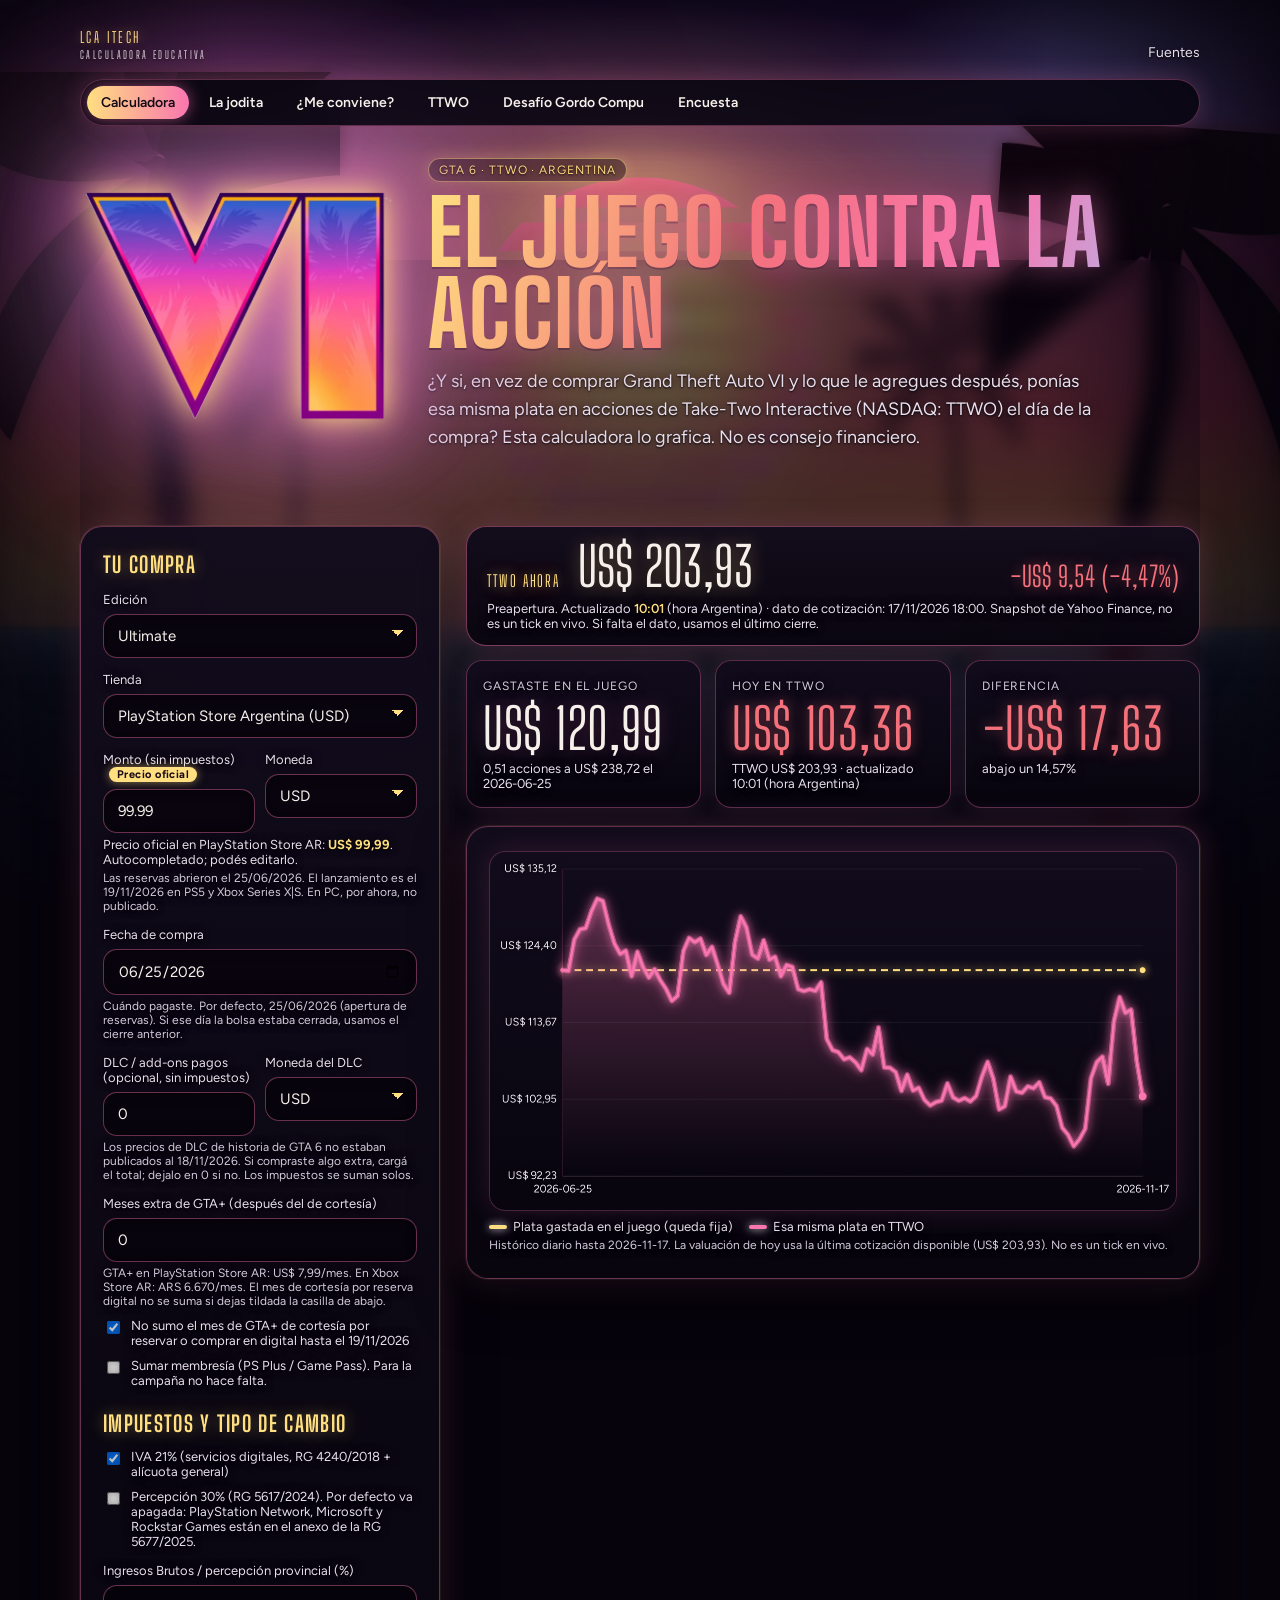
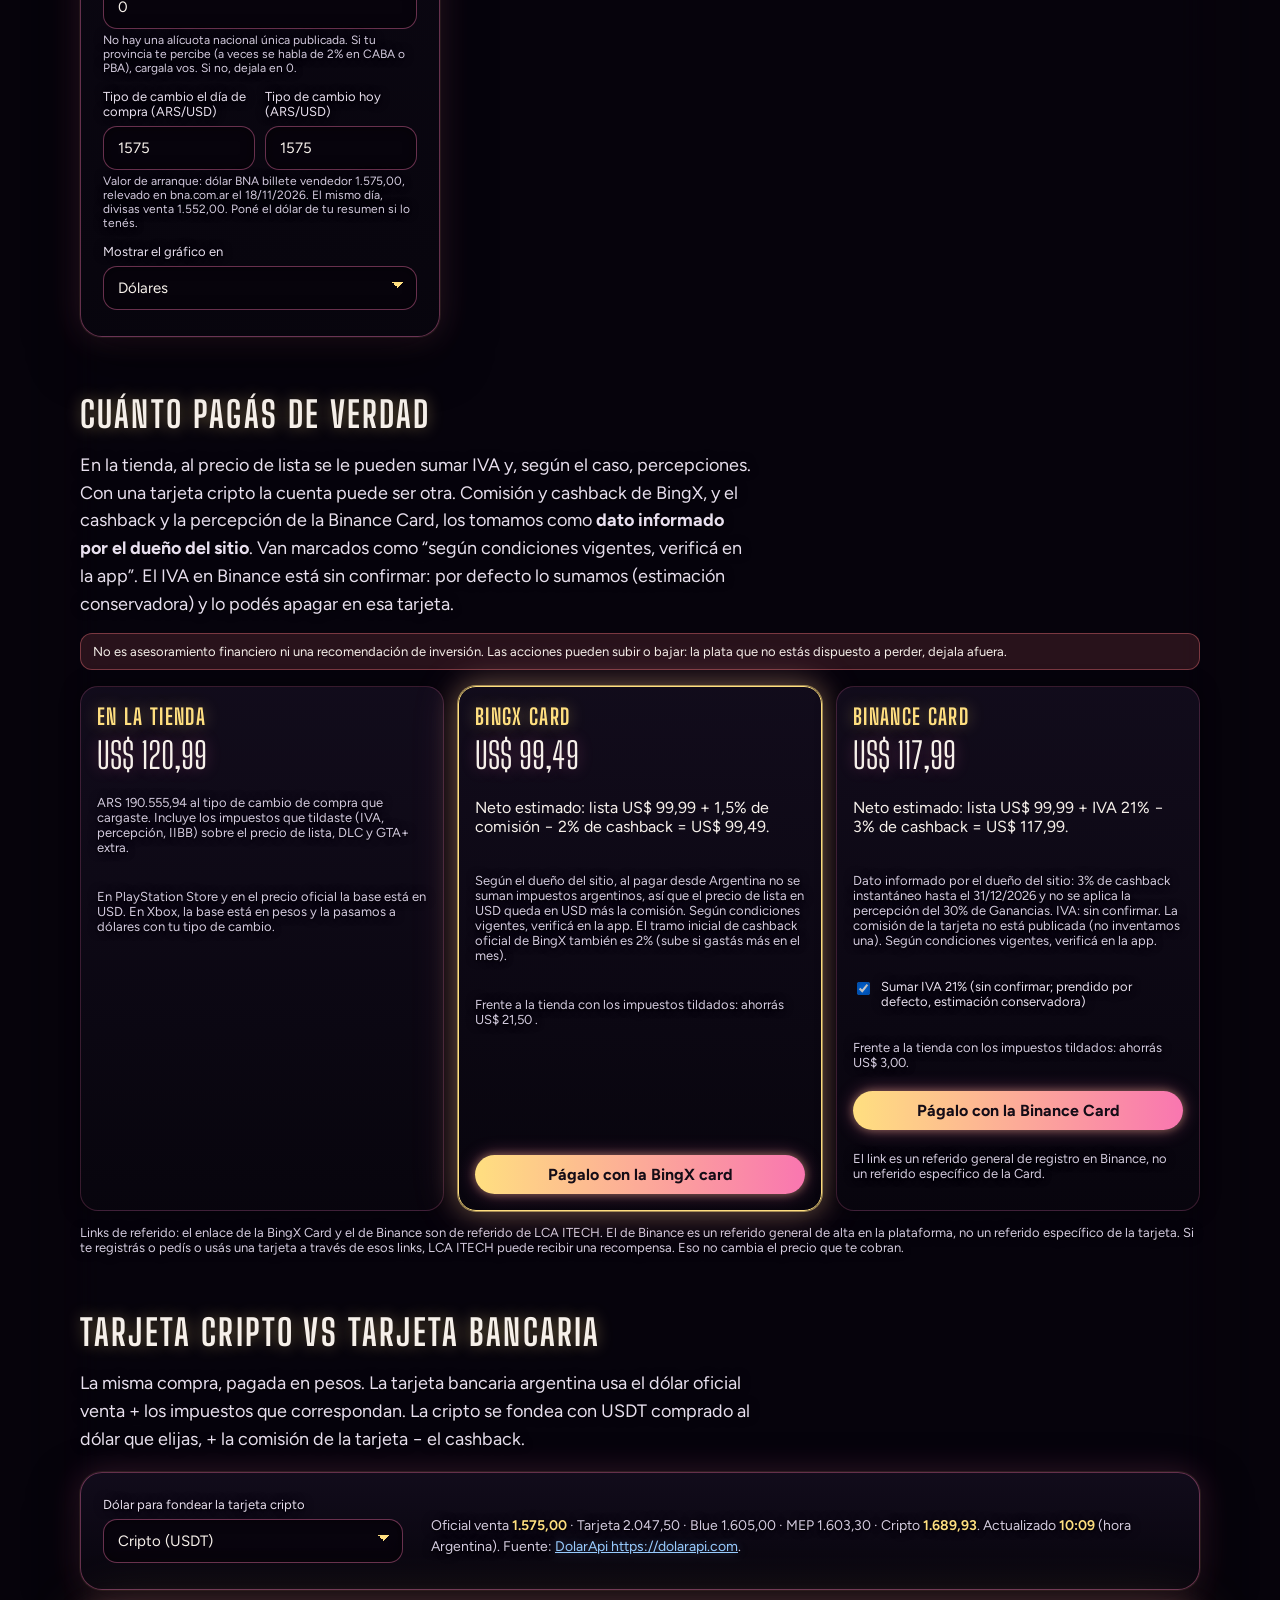
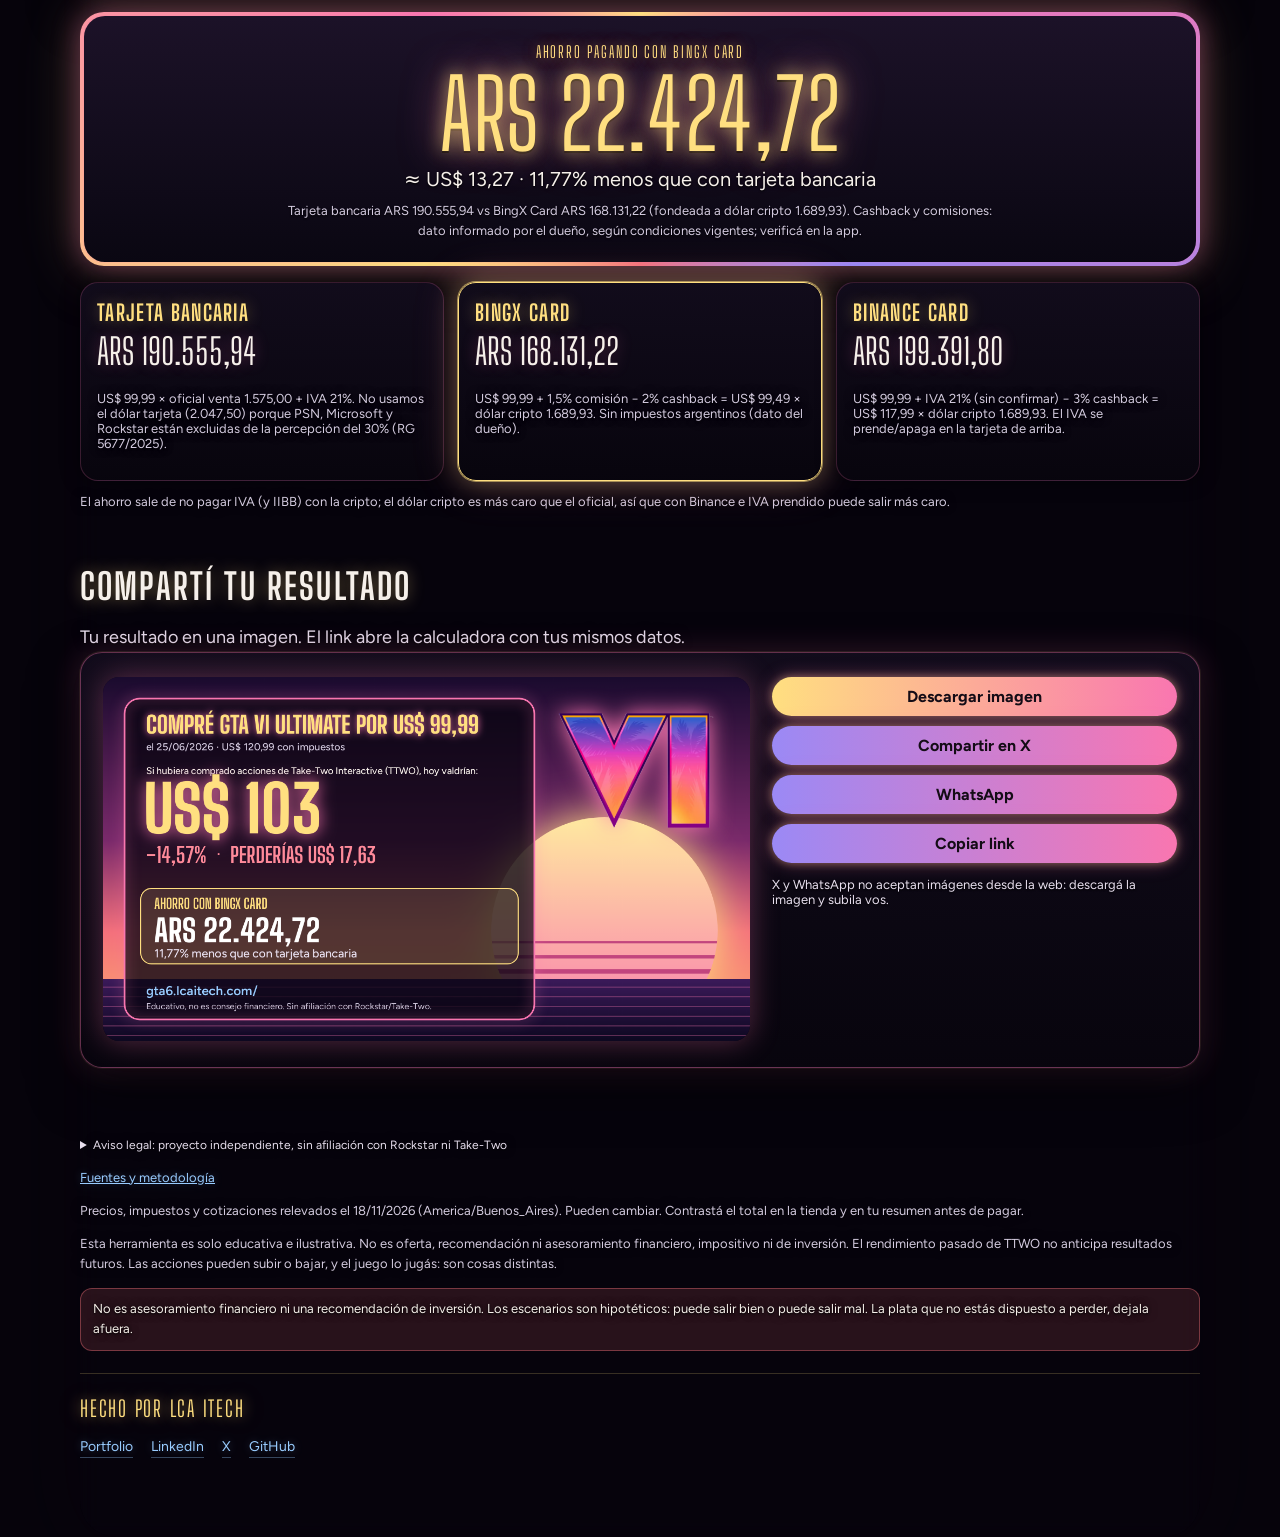
==== commit 454c0716: "Neón más notorio en la tabla de ¿Me conviene? Borde degradé rosa–naranja–teal animado y un pulso de " ====
--- a/index.html
+++ b/index.html
@@ -387,9 +387,11 @@
     <section id="conviene">
       <h2>¿Me conviene esta consola para el GTA VI?</h2>
       <p class="lede">Rendimiento según Digital Foundry (18/11/2026): todas apuntan a 30 fps y no hay modo 40 ni 60. Los precios en pesos son los de hoy en Argentina (18/11/2026), de las tiendas que ya citamos. Digital y Standard de la PS5 Slim rinden igual: cambia el almacenamiento y la lectora.</p>
-      <div class="panel table-wrap conv-wrap">
+      <div class="panel conv-wrap">
         <p class="swipe-hint">Deslizá la tabla →</p>
+        <div class="conv-scroll">
         <table class="j-table conv-table" id="conv-table"></table>
+        </div>
       </div>
       <p class="hint" id="conv-cite">Fuente de rendimiento: <a href="https://www.digitalfoundry.net/features/gta-6-ps5-vs-ps5-pro-xbox-series-x-and-series-s-which-console-plays-best" target="_blank" rel="noopener noreferrer">Digital Foundry, “GTA 6: PS5 vs PS5 Pro, Xbox Series X and Series S: Which Console Plays Best?”, Oliver Mackenzie, 18/11/2026</a>. Xbox One (solo nube): <a href="https://www.digitalfoundry.net/news/2026/11/you-can-play-gta-6-on-xbox-one" target="_blank" rel="noopener noreferrer">Digital Foundry, 10/11/2026</a>, citando a Rockstar (ajustes de Series S; la conexión puede afectar el stream). PC: sin versión anunciada. Los veredictos resumidos son de DF, no un consejo de compra nuestro.</p>
     </section>
--- a/styles.css
+++ b/styles.css
@@ -1034,3 +1034,116 @@
 @media (prefers-reduced-motion: reduce) {
   .m-win, .m-bar div { animation: none; transition: none; }
 }
+
+/* ¿Me conviene? — recuadro neón que se note (borde animado + pulso, sin sumar alto) */
+.conv-wrap.panel {
+  position: relative;
+  isolation: isolate;
+  overflow: visible;
+  padding: 10px 12px;
+  border: 1px solid transparent;
+  background:
+    linear-gradient(180deg, rgba(18, 12, 28, 0.97), rgba(8, 5, 14, 0.95)) padding-box,
+    linear-gradient(90deg, #f976b0, #ff9a3c, #ffdf80, #3ef0d4, #f976b0) border-box;
+  background-size: auto, 300% 100%;
+  background-origin: border-box;
+  background-clip: padding-box, border-box;
+  box-shadow: 0 0 24px #f976b0bb, 0 0 56px #3ef0d466, 0 0 20px #ff9a3c88, 0 18px 40px #00000080, inset 0 0 18px #f976b024;
+  animation: conv-border 4.5s linear infinite, conv-pulse 2.4s ease-in-out infinite;
+}
+.conv-wrap::before {
+  content: "";
+  position: absolute;
+  inset: -3px;
+  border-radius: calc(var(--radius) + 3px);
+  padding: 3px;
+  pointer-events: none;
+  z-index: -1;
+  background: linear-gradient(90deg, #f976b0, #ff9a3c, #ffdf80, #3ef0d4, #9b89f5, #f976b0);
+  background-size: 300% 100%;
+  animation: conv-border-shift 4.5s linear infinite;
+  -webkit-mask: linear-gradient(#000 0 0) content-box, linear-gradient(#000 0 0);
+  -webkit-mask-composite: xor;
+  mask: linear-gradient(#000 0 0) content-box, linear-gradient(#000 0 0);
+  mask-composite: exclude;
+}
+.conv-scroll { overflow-x: auto; }
+.conv-table th[scope="row"] {
+  color: #ffe9a8;
+  text-shadow: 0 1px 2px #000, 0 0 8px #ffdf80cc, 0 0 16px #f976b099;
+}
+.conv-table tbody tr {
+  transition: background-color .2s ease, box-shadow .2s ease, transform .2s ease, border-color .2s ease, filter .2s ease;
+}
+.conv-table tbody tr:hover,
+.conv-table tbody tr:focus-within,
+.conv-table tbody tr:active {
+  background: rgba(249, 118, 176, 0.12);
+  box-shadow: 0 0 22px #f976b077, 0 4px 16px #3ef0d444;
+  filter: drop-shadow(0 0 8px #f976b066);
+}
+.conv-badge {
+  display: inline-block;
+  margin-left: 6px;
+  padding: 1px 7px;
+  font-size: 10px;
+  font-weight: 800;
+  letter-spacing: .06em;
+  text-transform: uppercase;
+  vertical-align: middle;
+  border-radius: 999px;
+  color: #140c16;
+  background: linear-gradient(90deg, #ffdf80, #f976b0);
+  box-shadow: 0 0 10px #f976b0aa, 0 0 6px #ffdf8088;
+  text-shadow: none;
+  white-space: nowrap;
+}
+.conv-table tr.conv-best {
+  background: rgba(255, 223, 128, 0.07);
+  box-shadow: 0 0 20px #ffdf8066, 0 0 14px #f976b044;
+}
+.conv-table tr.conv-best:hover,
+.conv-table tr.conv-best:focus-within,
+.conv-table tr.conv-best:active {
+  background: rgba(255, 223, 128, 0.12);
+  box-shadow: 0 0 26px #ffdf8088, 0 0 18px #f976b066, 0 4px 16px #3ef0d444;
+}
+@keyframes conv-border {
+  0% { background-position: 0 0, 0% 50%; }
+  100% { background-position: 0 0, 200% 50%; }
+}
+@keyframes conv-border-shift {
+  0% { background-position: 0% 50%; }
+  100% { background-position: 200% 50%; }
+}
+@keyframes conv-pulse {
+  0%, 100% { box-shadow: 0 0 22px #f976b099, 0 0 48px #3ef0d455, 0 0 16px #ff9a3c77, 0 18px 40px #00000080, inset 0 0 16px #f976b020; }
+  50% { box-shadow: 0 0 36px #f976b0cc, 0 0 80px #3ef0d477, 0 0 28px #ff9a3caa, 0 18px 40px #00000080, inset 0 0 22px #ff9a3c33; }
+}
+@media (max-width: 700px) {
+  .conv-table tbody tr:hover,
+  .conv-table tbody tr:focus-within,
+  .conv-table tbody tr:active {
+    transform: translateY(-2px);
+    border-color: #f976b0aa;
+  }
+  .conv-table tr.conv-best {
+    border-color: #ffdf80aa;
+    box-shadow: 0 0 22px #ffdf8077, 0 0 14px #f976b055;
+  }
+}
+@media (prefers-reduced-motion: reduce) {
+  .conv-wrap.panel,
+  .conv-wrap::before,
+  .conv-table tbody tr {
+    animation: none !important;
+    transition: none;
+  }
+  .conv-wrap.panel {
+    background-position: 0 0, 35% 50%;
+    box-shadow: 0 0 26px #f976b0aa, 0 0 56px #3ef0d466, 0 0 16px #ff9a3c88, 0 18px 40px #00000080, inset 0 0 18px #f976b024;
+  }
+  .conv-wrap::before { background-position: 35% 50%; }
+  .conv-table tbody tr:hover,
+  .conv-table tbody tr:active { transform: none; }
+}
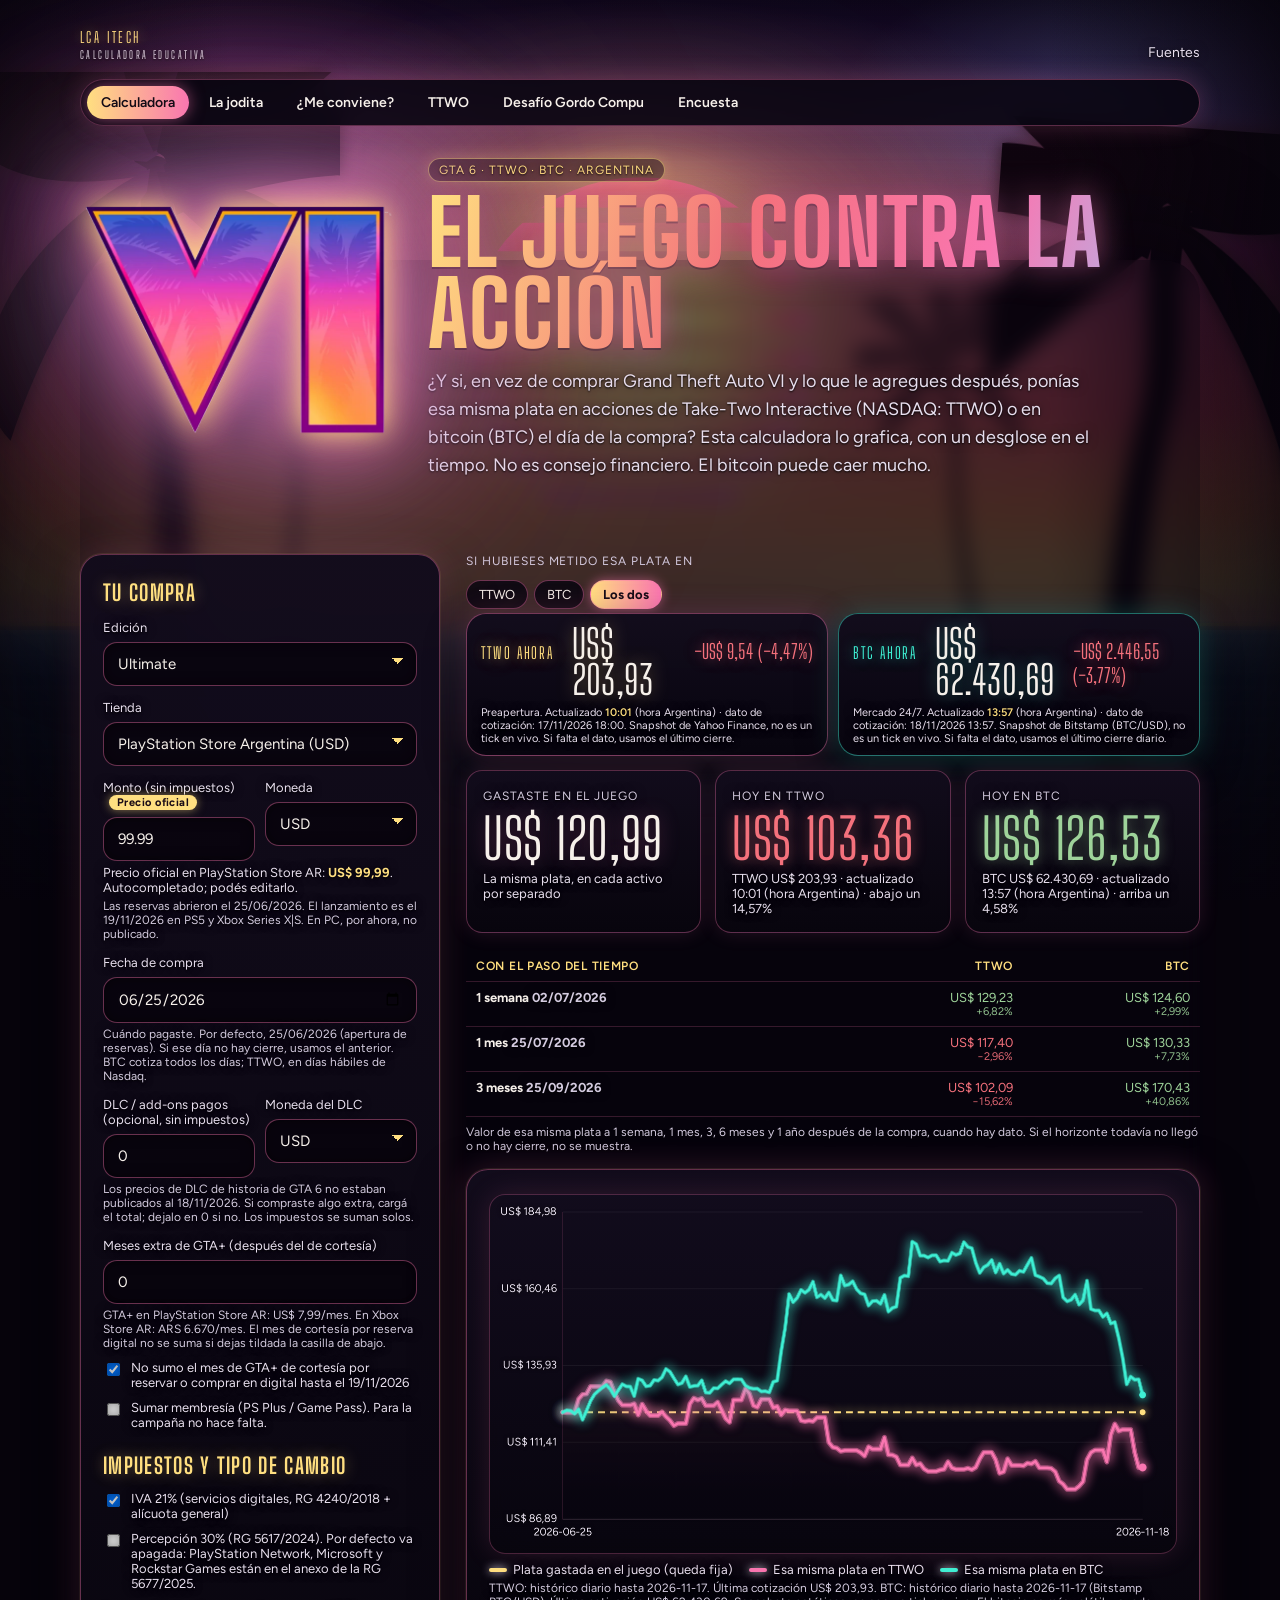
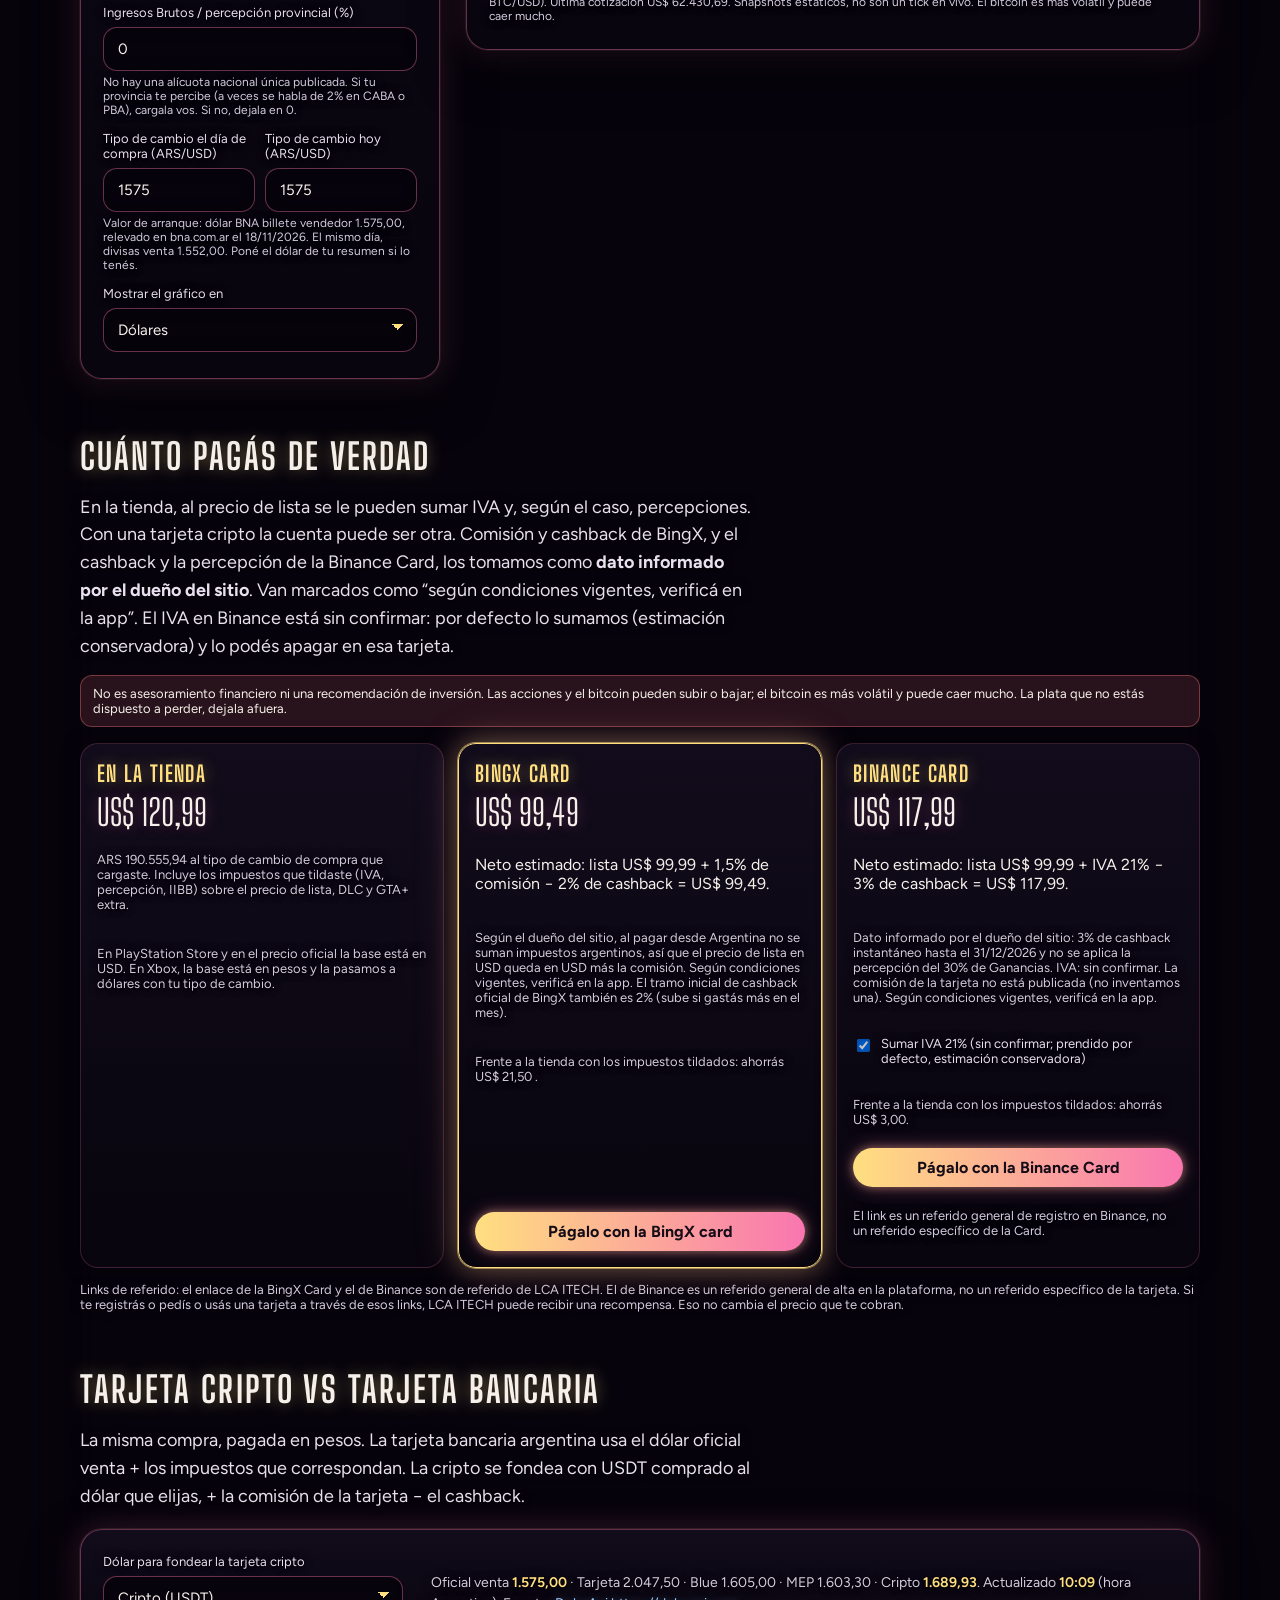
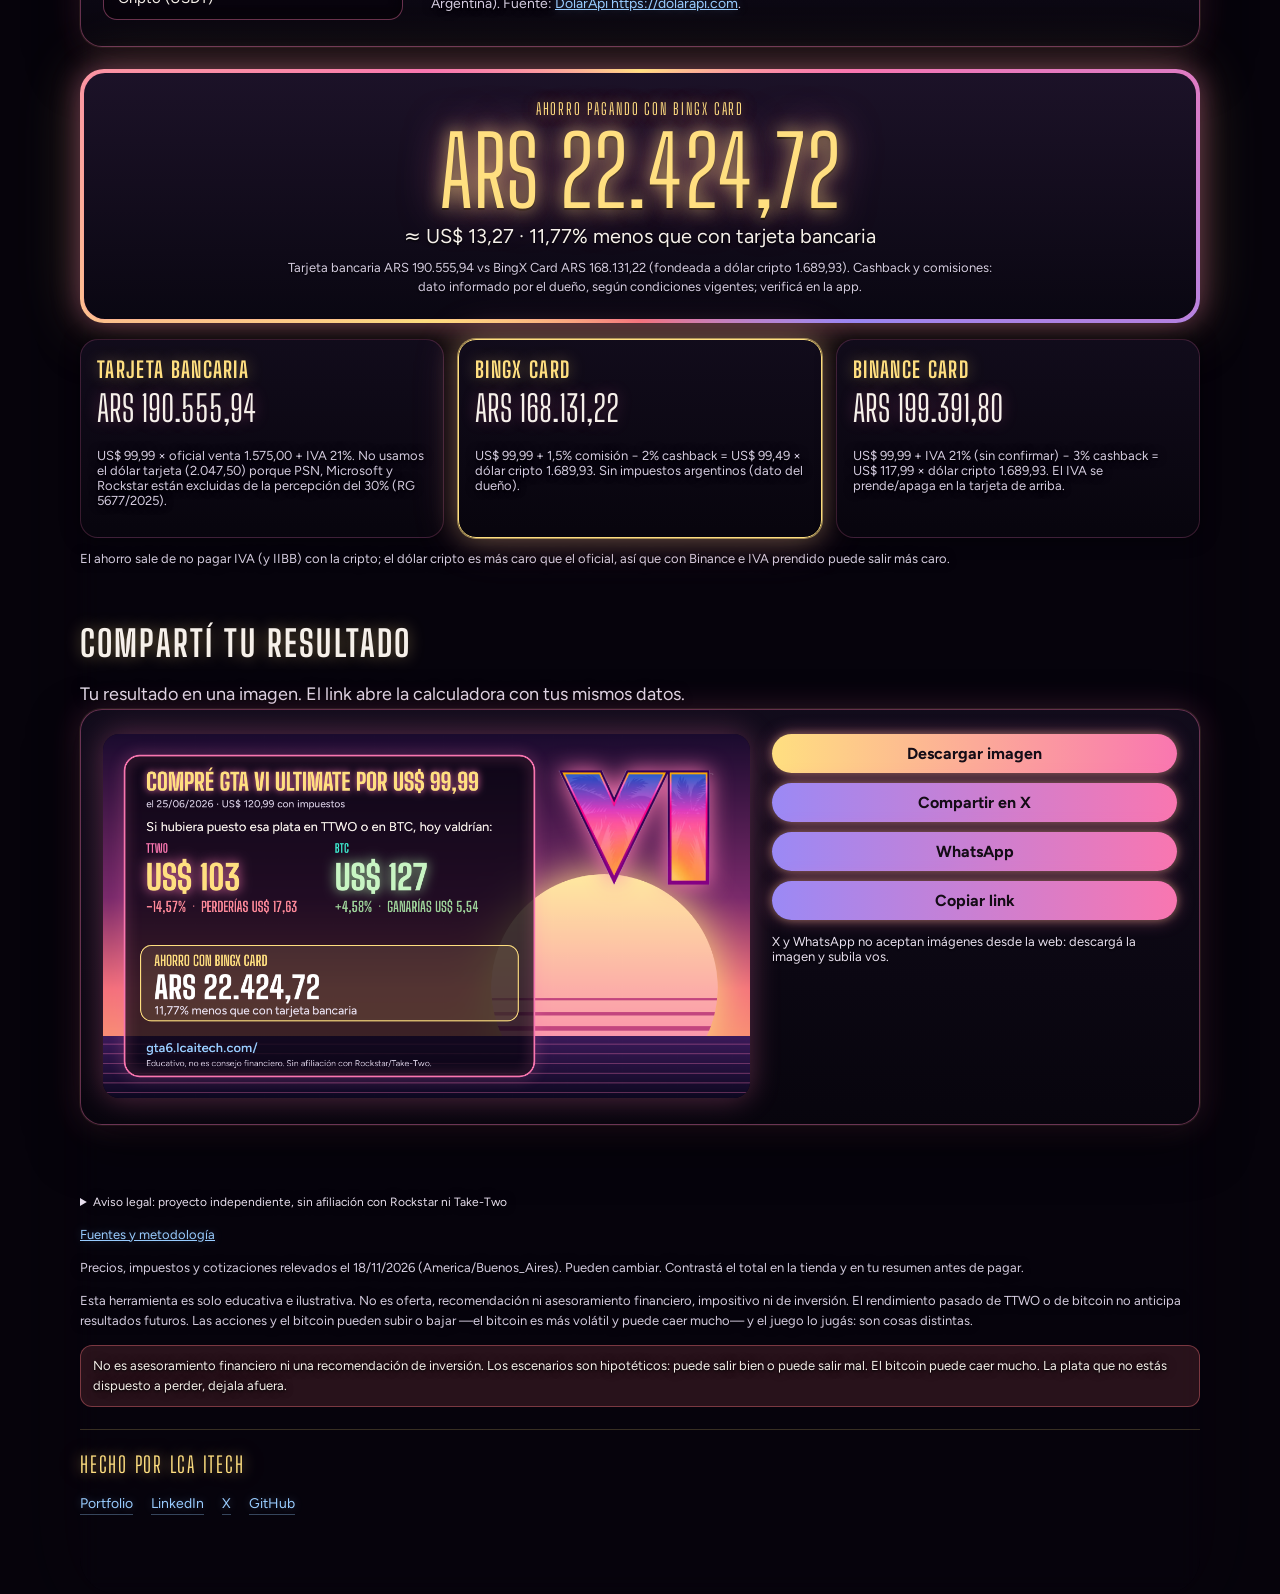
==== commit af8b2dbc: "BTC junto a TTWO: histórico Bitstamp, comparador y supuestos La calculadora, el gráfico, el simulado" ====
--- a/index.html
+++ b/index.html
@@ -141,9 +141,9 @@
           </picture>
         </div>
         <div class="hero-copy">
-          <div class="pill">GTA 6 · TTWO · Argentina</div>
+          <div class="pill">GTA 6 · TTWO · BTC · Argentina</div>
           <h1>El juego contra la acción</h1>
-          <p class="lede">¿Y si, en vez de comprar Grand Theft Auto VI y lo que le agregues después, ponías esa misma plata en acciones de Take-Two Interactive (NASDAQ: TTWO) el día de la compra? Esta calculadora lo grafica. No es consejo financiero.</p>
+          <p class="lede">¿Y si, en vez de comprar Grand Theft Auto VI y lo que le agregues después, ponías esa misma plata en acciones de Take-Two Interactive (NASDAQ: TTWO) o en bitcoin (BTC) el día de la compra? Esta calculadora lo grafica, con un desglose en el tiempo. No es consejo financiero. El bitcoin puede caer mucho.</p>
         </div>
       </div>
     </section>
@@ -186,7 +186,7 @@
 
         <label for="purchase-date">Fecha de compra</label>
         <input id="purchase-date" type="date" value="2026-06-25" min="2024-11-18" max="2026-11-19">
-        <p class="hint">Cuándo pagaste. Por defecto, 25/06/2026 (apertura de reservas). Si ese día la bolsa estaba cerrada, usamos el cierre anterior.</p>
+        <p class="hint">Cuándo pagaste. Por defecto, 25/06/2026 (apertura de reservas). Si ese día no hay cierre, usamos el anterior. BTC cotiza todos los días; TTWO, en días hábiles de Nasdaq.</p>
 
         <div class="row">
           <div>
@@ -258,13 +258,21 @@
       </form>
 
       <div>
-        <article class="ticker" id="ticker" aria-live="polite">Cargando cotización de TTWO…</article>
+        <p class="k asset-k">Si hubieses metido esa plata en</p>
+        <div class="chips" id="asset-toggle" role="radiogroup" aria-label="Activo a comparar">
+          <button type="button" data-asset="ttwo" aria-pressed="false">TTWO</button>
+          <button type="button" data-asset="btc" aria-pressed="false">BTC</button>
+          <button type="button" data-asset="both" aria-pressed="true">Los dos</button>
+        </div>
+        <div class="ticker-row" id="ticker" aria-live="polite">Cargando cotizaciones…</div>
         <div class="results" id="stats"></div>
+        <div id="breakdown" class="breakdown" hidden></div>
         <div class="panel">
-          <div class="chart-wrap"><canvas id="chart" width="1400" height="720" aria-label="Gráfico comparativo del dinero gastado y del valor de TTWO en el tiempo"></canvas></div>
+          <div class="chart-wrap"><canvas id="chart" width="1400" height="720" aria-label="Gráfico comparativo del dinero gastado y del valor de TTWO o BTC en el tiempo"></canvas></div>
           <div class="legend">
             <span><i class="swatch" style="background:#ffdf80"></i>Plata gastada en el juego (queda fija)</span>
-            <span><i class="swatch" style="background:#f976b0"></i>Esa misma plata en TTWO</span>
+            <span id="leg-ttwo"><i class="swatch" style="background:#f976b0"></i>Esa misma plata en TTWO</span>
+            <span id="leg-btc"><i class="swatch" style="background:#3ef0d4"></i>Esa misma plata en BTC</span>
           </div>
           <p class="hint" id="chart-note"></p>
         </div>
@@ -274,7 +282,7 @@
     <section id="pago">
       <h2>Cuánto pagás de verdad</h2>
       <p class="lede">En la tienda, al precio de lista se le pueden sumar IVA y, según el caso, percepciones. Con una tarjeta cripto la cuenta puede ser otra. Comisión y cashback de BingX, y el cashback y la percepción de la Binance Card, los tomamos como <strong>dato informado por el dueño del sitio</strong>. Van marcados como “según condiciones vigentes, verificá en la app”. El IVA en Binance está sin confirmar: por defecto lo sumamos (estimación conservadora) y lo podés apagar en esa tarjeta.</p>
-      <p class="disclaimer-short">No es asesoramiento financiero ni una recomendación de inversión. Las acciones pueden subir o bajar: la plata que no estás dispuesto a perder, dejala afuera.</p>
+      <p class="disclaimer-short">No es asesoramiento financiero ni una recomendación de inversión. Las acciones y el bitcoin pueden subir o bajar; el bitcoin es más volátil y puede caer mucho. La plata que no estás dispuesto a perder, dejala afuera.</p>
       <div class="pay-grid" id="pay-grid"></div>
       <p class="muted" style="margin-top:14px">Links de referido: el enlace de la BingX Card y el de Binance son de referido de LCA ITECH. El de Binance es un referido general de alta en la plataforma, no un referido específico de la tarjeta. Si te registrás o pedís o usás una tarjeta a través de esos links, LCA ITECH puede recibir una recompensa. Eso no cambia el precio que te cobran.</p>
     </section>
@@ -399,9 +407,14 @@
 
       <div class="view" data-view="ttwo" hidden>
     <section id="ttwo">
-      <h2>TTWO, la acción de Take-Two</h2>
-      <p class="lede">Cierres diarios de Take-Two Interactive (NASDAQ: TTWO). Pasá el dedo o el mouse por la línea para ver fecha y precio.</p>
+      <h2>TTWO y bitcoin</h2>
+      <p class="lede">Cierres diarios de Take-Two Interactive (NASDAQ: TTWO) y de bitcoin (BTC/USD). Podés ver cada precio o comparar el porcentaje desde el mismo día de inicio. Pasá el dedo o el mouse por la línea. Es una foto puntual, no un consejo de inversión. El bitcoin puede caer mucho.</p>
       <div class="panel ttwo-panel">
+        <div class="chips" id="ttwo-asset" role="radiogroup" aria-label="Serie del gráfico">
+          <button type="button" data-series="ttwo" aria-pressed="true">Precio TTWO</button>
+          <button type="button" data-series="btc" aria-pressed="false">Precio BTC</button>
+          <button type="button" data-series="pct" aria-pressed="false">% desde el inicio</button>
+        </div>
         <div class="chips" id="ttwo-range" role="group" aria-label="Rango del gráfico">
           <button type="button" data-r="1M">1M</button>
           <button type="button" data-r="3M">3M</button>
@@ -411,7 +424,7 @@
         </div>
         <div class="ttwo-readout" id="ttwo-readout" aria-live="polite"></div>
         <div class="ttwo-chart-wrap">
-          <canvas id="ttwo-chart" width="1100" height="420" role="img" aria-label="Gráfico de cierres diarios de TTWO"></canvas>
+          <canvas id="ttwo-chart" width="1100" height="420" role="img" aria-label="Gráfico de cierres diarios de TTWO y BTC"></canvas>
         </div>
         <p class="hint" id="ttwo-note"></p>
       </div>
@@ -426,9 +439,9 @@
           <img src="assets/desafio-pc-1280.jpg" srcset="assets/desafio-pc-640.jpg 640w, assets/desafio-pc-1280.jpg 1280w" sizes="(max-width: 700px) 100vw, 1180px" width="1280" height="720" alt="Una PC gamer con luces neón frente a un atardecer synthwave con palmeras" loading="lazy" decoding="async">
         </picture>
         <div class="desafio-hero-text">
-          <h2>Desafío Gordo Compu: ¿me sale la PC (o la placa) con TTWO?</h2>
-          <p class="lede">Ponés plata en TTWO y mirás si llegás a la meta: datos reales y escenarios.</p>
-          <ul class="paths"><li>Comprar la PC</li><li>Meter en Take-Two</li><li>Ni una ni otra / esperar</li></ul>
+          <h2>Desafío Gordo Compu: ¿me sale la PC (o la placa) con TTWO o BTC?</h2>
+          <p class="lede">Ponés plata en TTWO, en bitcoin, o la mitad en cada uno, y mirás si llegás a la meta: datos reales y escenarios. El bitcoin puede caer mucho.</p>
+          <ul class="paths"><li>Comprar la PC</li><li>Meter en Take-Two o BTC</li><li>Ni una ni otra / esperar</li></ul>
         </div>
       </div>
       <nav class="d-subtabs" id="d-subtabs" aria-label="Dentro del desafío">
@@ -509,6 +522,12 @@
             </div>
             <label for="m-start">Desde</label>
             <input id="m-start" type="date" value="2026-11-18">
+            <p class="k">Supuesto de inversión</p>
+            <div class="chips" id="m-asset" role="radiogroup" aria-label="Activo para la meta">
+              <button type="button" data-asset="ttwo" aria-pressed="true">TTWO</button>
+              <button type="button" data-asset="btc" aria-pressed="false">BTC</button>
+              <button type="button" data-asset="half" aria-pressed="false">Mitad y mitad</button>
+            </div>
             <label for="m-drop">Si el componente baja: <strong id="m-drop-val">20%</strong></label>
             <input id="m-drop" type="range" min="0" max="40" step="5" value="20" aria-valuemin="0" aria-valuemax="40">
             <div class="chips" id="m-drop-chips" role="group" aria-label="Baja del componente">
@@ -516,9 +535,13 @@
               <button type="button" data-drop="20" aria-pressed="true">20%</button>
               <button type="button" data-drop="30">30%</button>
             </div>
-            <label for="m-ttwo">Supuesto de TTWO: <strong id="m-ttwo-val">0%</strong></label>
-            <input id="m-ttwo" type="range" min="-50" max="100" step="5" value="0">
-            <p class="fine-inline">El supuesto de TTWO interpola el precio en línea recta hasta esa variación a los 24 meses, igual que el simulador. No es un pronóstico.</p>
+            <label for="m-ttwo" id="m-ttwo-label">Supuesto de TTWO: <strong id="m-ttwo-val">0%</strong></label>
+            <input id="m-ttwo" type="range" min="-50" max="200" step="5" value="0">
+            <div id="m-btc-block" hidden>
+              <label for="m-btc">Supuesto de BTC: <strong id="m-btc-val">0%</strong></label>
+              <input id="m-btc" type="range" min="-50" max="200" step="5" value="0">
+            </div>
+            <p class="fine-inline" id="m-assume-note">El supuesto interpola el precio en línea recta hasta esa variación a los 24 meses, igual que el simulador. No es un pronóstico. El bitcoin puede caer mucho.</p>
           </form>
           <div>
             <div class="danger-box" id="m-disclaimer" role="note"></div>
@@ -530,20 +553,31 @@
       <div class="d-pane" data-pane="meta" hidden>
       <details class="sim panel" id="sim">
         <summary><strong>Simulador de proyección</strong> <span class="fine-inline">· simulación hipotética, no es consejo de inversión</span></summary>
+        <p class="k">Activo de la simulación</p>
+        <div class="chips" id="s-asset" role="radiogroup" aria-label="Activo de la simulación">
+          <button type="button" data-asset="ttwo" aria-pressed="true">TTWO</button>
+          <button type="button" data-asset="btc" aria-pressed="false">BTC</button>
+          <button type="button" data-asset="half" aria-pressed="false">Mitad y mitad</button>
+        </div>
         <div class="sim-grid">
           <div><label for="s-initial">Monto inicial (US$)</label><input id="s-initial" type="number" min="0" step="0.01"></div>
           <div><label for="s-monthly">Aporte mensual (US$)</label><input id="s-monthly" type="number" min="0" step="1" value="20"></div>
           <div><label for="s-start">Fecha de inicio</label><input id="s-start" type="date" value="2026-11-18"></div>
-          <div><label for="s-target">Precio TTWO al final (US$)</label><input id="s-target" type="number" min="1" step="0.01"></div>
+          <div id="s-target-wrap"><label for="s-target" id="s-target-label">Precio TTWO al final (US$)</label><input id="s-target" type="number" min="1" step="0.01"></div>
+          <div id="s-target-btc-wrap" hidden><label for="s-target-btc">Precio BTC al final (US$)</label><input id="s-target-btc" type="number" min="1" step="0.01"></div>
         </div>
         <div class="chips horizon-chips" id="s-horizon" role="radiogroup" aria-label="Horizonte en meses">
           <span class="fine-inline">Horizonte:</span>
           <button type="button" data-m="1">1 m</button><button type="button" data-m="2">2 m</button><button type="button" data-m="3">3 m</button><button type="button" data-m="4">4 m</button><button type="button" data-m="5">5 m</button><button type="button" data-m="6" aria-pressed="true">6 m</button><button type="button" data-m="7">7 m</button><button type="button" data-m="8">8 m</button><button type="button" data-m="9">9 m</button><button type="button" data-m="10">10 m</button><button type="button" data-m="11">11 m</button><button type="button" data-m="12">12 m</button>
         </div>
-        <label for="s-slider" class="slider-label">Variación de TTWO: <strong id="s-slider-val">0%</strong></label>
-        <input id="s-slider" type="range" min="-50" max="100" step="5" value="0">
+        <label for="s-slider" class="slider-label" id="s-slider-label">Variación de TTWO: <strong id="s-slider-val">0%</strong></label>
+        <input id="s-slider" type="range" min="-50" max="200" step="5" value="0">
+        <div id="s-btc-slider-block" hidden>
+          <label for="s-slider-btc" class="slider-label">Variación de BTC: <strong id="s-slider-btc-val">0%</strong></label>
+          <input id="s-slider-btc" type="range" min="-50" max="200" step="5" value="0">
+        </div>
         <div class="sim-out" id="s-out"></div>
-        <p class="fine-inline" id="s-note">Supuesto: el monto inicial compra al precio actual; cada aporte mensual compra en su fecha a un precio interpolado en línea recta entre el actual y el precio final que elegiste. Es una simulación hipotética, no es consejo de inversión ni un pronóstico.</p>
+        <p class="fine-inline" id="s-note">Supuesto: el monto inicial compra al precio actual; cada aporte mensual compra en su fecha a un precio interpolado en línea recta entre el actual y el precio final que elegiste. En mitad y mitad, el inicial y el aporte se parten en partes iguales. Es una simulación hipotética, no es consejo de inversión ni un pronóstico. El bitcoin puede caer mucho.</p>
       </details>
       <div class="grid">
         <form class="panel" id="d-form" autocomplete="off">
@@ -630,6 +664,7 @@
           <li>GTA+: US$ 7,99/mes en PlayStation Store AR y ARS 6.670/mes en Xbox Store AR (fichas oficiales, 18/11/2026).</li>
           <li>Desde el 16/04/2025, la RG 5677/2025 saca de la percepción del 30% a los pagos a portales del anexo, entre ellos PlayStation Network, Microsoft y Rockstar Games. El IVA 21% sigue. La percepción provincial depende de tu jurisdicción.</li>
           <li>TTWO: último cierre US$ 203,93 el 17/11/2026 (Nasdaq y Yahoo Finance, contrastados el 18/11/2026). El gráfico usa un snapshot estático de cierres diarios, no una cotización en vivo.</li>
+          <li>BTC/USD: último cierre diario US$ 64.877,24 el 17/11/2026; snapshot intradía US$ 62.430,69 el 18/11/2026 a las 13:57 (hora Argentina), tomado de la API pública de Bitstamp (ticker y velas diarias). El sitio no llama a Bitstamp en el navegador. Coinbase no se usó: sus términos de market data no permiten mostrar ni redistribuir esos datos a terceros sin consentimiento escrito.</li>
         </ul>
       </div>
     </section>
@@ -660,6 +695,7 @@
             <tr><td>Dólar BNA billete</td><td>Compra 1.525,00 · Venta 1.575,00</td><td>18/11/2026</td><td><a href="https://www.bna.com.ar/Personas">Banco Nación, Cotización Billetes</a></td></tr>
             <tr><td>Dólar BNA divisas</td><td>Compra 1.543,00 · Venta 1.552,00</td><td>18/11/2026</td><td><a href="https://www.bna.com.ar/Personas">Banco Nación, Cotización Divisas</a></td></tr>
             <tr><td>TTWO último cierre</td><td>US$ 203,93 (17/11/2026)</td><td>18/11/2026</td><td><a href="https://www.nasdaq.com/market-activity/stocks/ttwo/historical">Nasdaq</a> · <a href="https://finance.yahoo.com/quote/TTWO/history/">Yahoo Finance</a> (coinciden)</td></tr>
+            <tr><td>BTC/USD (Bitstamp)</td><td>Cierre diario US$ 64.877,24 (17/11/2026) · snapshot US$ 62.430,69 (18/11/2026 13:57, hora Argentina)</td><td>18/11/2026 13:57</td><td><a href="https://www.bitstamp.net/api/">Bitstamp public API</a> (ticker + OHLC diario, snapshot estático en <code>data/btc-latest.json</code> y <code>data/btc-daily.json</code>). El navegador no llama a Bitstamp. Uso educativo con atribución; un uso comercial de los datos de Bitstamp puede requerir su Data License Agreement.</td></tr>
             <tr><td>BingX Card — comisión y cashback (oficial)</td><td>Trading fee 1,50%. Cashback virtual tramo 1: 2% (si el gasto mensual es menor a US$ 200; sube a 2,5% / 3%)</td><td>18/11/2026</td><td><a href="https://bingx.com/en/support/articles/16946861859471">BingX Card Benefits and Fees, 23/07/2026</a></td></tr>
             <tr><td>BingX Card — disponibilidad en Argentina</td><td>LATAM figura entre las regiones compatibles; el listado país por país no está publicado. Confirmá en la app.</td><td>18/11/2026</td><td><a href="https://bingx.com/es/support/articles/16946777309967">Cómo solicitar y usar la BingX Card, 23/07/2026</a></td></tr>
             <tr><td>BingX Card — dato del dueño del sitio</td><td>2% cashback, 1,5% de comisión; indica que no se suman impuestos argentinos al pagar desde Argentina. No es una verificación nuestra.</td><td>18/11/2026</td><td>Informado por el dueño del sitio. Verificá en la app y en tu resumen.</td></tr>
@@ -687,8 +723,8 @@
 </details>
       <p><a href="#fuentes">Fuentes y metodología</a></p>
       <p>Precios, impuestos y cotizaciones relevados el 18/11/2026 (America/Buenos_Aires). Pueden cambiar. Contrastá el total en la tienda y en tu resumen antes de pagar.</p>
-      <p>Esta herramienta es solo educativa e ilustrativa. No es oferta, recomendación ni asesoramiento financiero, impositivo ni de inversión. El rendimiento pasado de TTWO no anticipa resultados futuros. Las acciones pueden subir o bajar, y el juego lo jugás: son cosas distintas.</p>
-      <p class="disclaimer-short">No es asesoramiento financiero ni una recomendación de inversión. Los escenarios son hipotéticos: puede salir bien o puede salir mal. La plata que no estás dispuesto a perder, dejala afuera.</p>
+      <p>Esta herramienta es solo educativa e ilustrativa. No es oferta, recomendación ni asesoramiento financiero, impositivo ni de inversión. El rendimiento pasado de TTWO o de bitcoin no anticipa resultados futuros. Las acciones y el bitcoin pueden subir o bajar —el bitcoin es más volátil y puede caer mucho— y el juego lo jugás: son cosas distintas.</p>
+      <p class="disclaimer-short">No es asesoramiento financiero ni una recomendación de inversión. Los escenarios son hipotéticos: puede salir bien o puede salir mal. El bitcoin puede caer mucho. La plata que no estás dispuesto a perder, dejala afuera.</p>
       <div class="made-by">
         <p class="made-title">Hecho por LCA ITECH</p>
         <ul class="social">
--- a/styles.css
+++ b/styles.css
@@ -17,6 +17,7 @@
   --dim: #9b90b0;
   --danger: #ff8a9a;
   --ok: #9ed39a;
+  --teal: #3ef0d4;
   --shadow: 0 24px 60px #00000080;
   --glow-pink: 0 0 18px #f976b088, 0 0 42px #e963c755;
   --glow-gold: 0 0 14px #ffdf8088, 0 0 32px #f4717c55;
@@ -1147,3 +1148,42 @@
   .conv-table tbody tr:hover,
   .conv-table tbody tr:active { transform: none; }
 }
+
+
+/* ----- BTC alongside TTWO ----- */
+.asset-k { margin: 16px 0 6px; font-size: 12px; color: var(--dim); text-transform: uppercase; letter-spacing: 0.08em; }
+.ticker-row { display: grid; gap: 10px; margin-bottom: 14px; }
+.ticker-row:has(.ticker + .ticker) { grid-template-columns: 1fr 1fr; }
+.ticker.btc { border-color: rgba(62, 240, 212, 0.45); box-shadow: 0 0 28px #3ef0d433, 0 16px 40px #00000066; }
+.ticker.btc .k { color: var(--teal); text-shadow: 0 0 14px #3ef0d488; }
+.ticker.btc .price { text-shadow: 0 0 18px #3ef0d466; }
+.ticker-row:has(.ticker + .ticker) .ticker { margin-bottom: 0; padding: 12px 14px 10px; }
+.ticker-row:has(.ticker + .ticker) .ticker .price { font-size: clamp(26px, 3.4vw, 40px); }
+.ticker-row:has(.ticker + .ticker) .ticker .chg { font-size: 20px; }
+.ticker-row:has(.ticker + .ticker) .ticker .meta { font-size: 11px; }
+.results.cols-2 { grid-template-columns: repeat(3, 1fr); }
+.breakdown { margin: 0 0 16px; overflow-x: auto; -webkit-overflow-scrolling: touch; }
+.breakdown table { width: 100%; border-collapse: collapse; font-size: 13px; min-width: 280px; }
+.breakdown th, .breakdown td { padding: 8px 10px; border-bottom: 1px solid #f976b033; text-align: right; vertical-align: top; }
+.breakdown th:first-child, .breakdown td:first-child { text-align: left; }
+.breakdown thead th { color: var(--gold); font-weight: 600; font-size: 12px; text-transform: uppercase; letter-spacing: 0.06em; }
+.breakdown td small { display: block; font-size: 11px; opacity: 0.9; }
+.breakdown .up { color: var(--ok); }
+.breakdown .down { color: var(--coral); }
+.breakdown .muted { color: var(--dim); }
+.breakdown .hint { margin-top: 8px; }
+#s-btc-slider-block, #m-btc-block { margin-top: 8px; }
+#ttwo-asset { margin-bottom: 2px; }
+
+@media (max-width: 900px) {
+  .ticker-row:has(.ticker + .ticker) { grid-template-columns: 1fr; }
+  .results.cols-2 { grid-template-columns: 1fr; }
+}
+@media (max-width: 420px) {
+  .breakdown { font-size: 12px; }
+  .breakdown th, .breakdown td { padding: 7px 8px; }
+  .ticker-row:has(.ticker + .ticker) .ticker .meta { font-size: 11px; }
+}
+
+#s-slider-btc, #m-btc { accent-color: #3ef0d4; }
+.asset-k { margin-top: 0; }
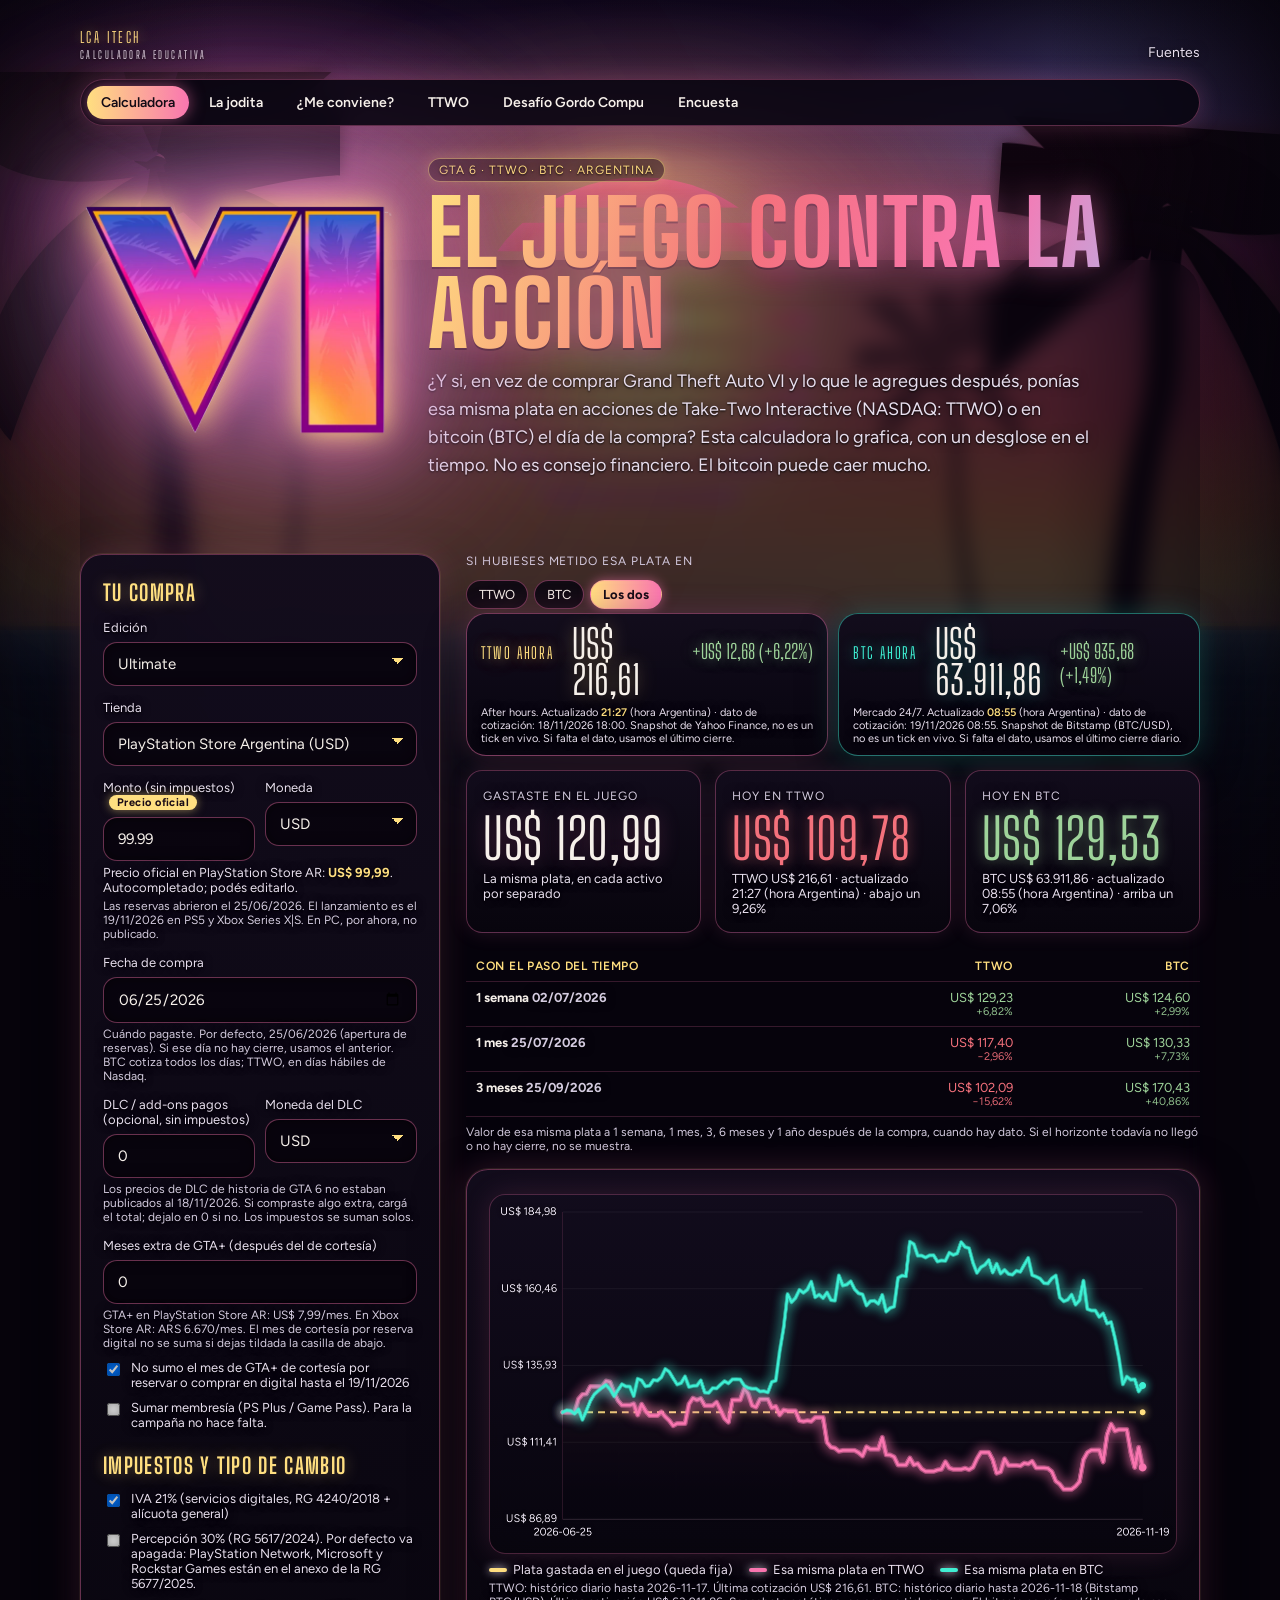
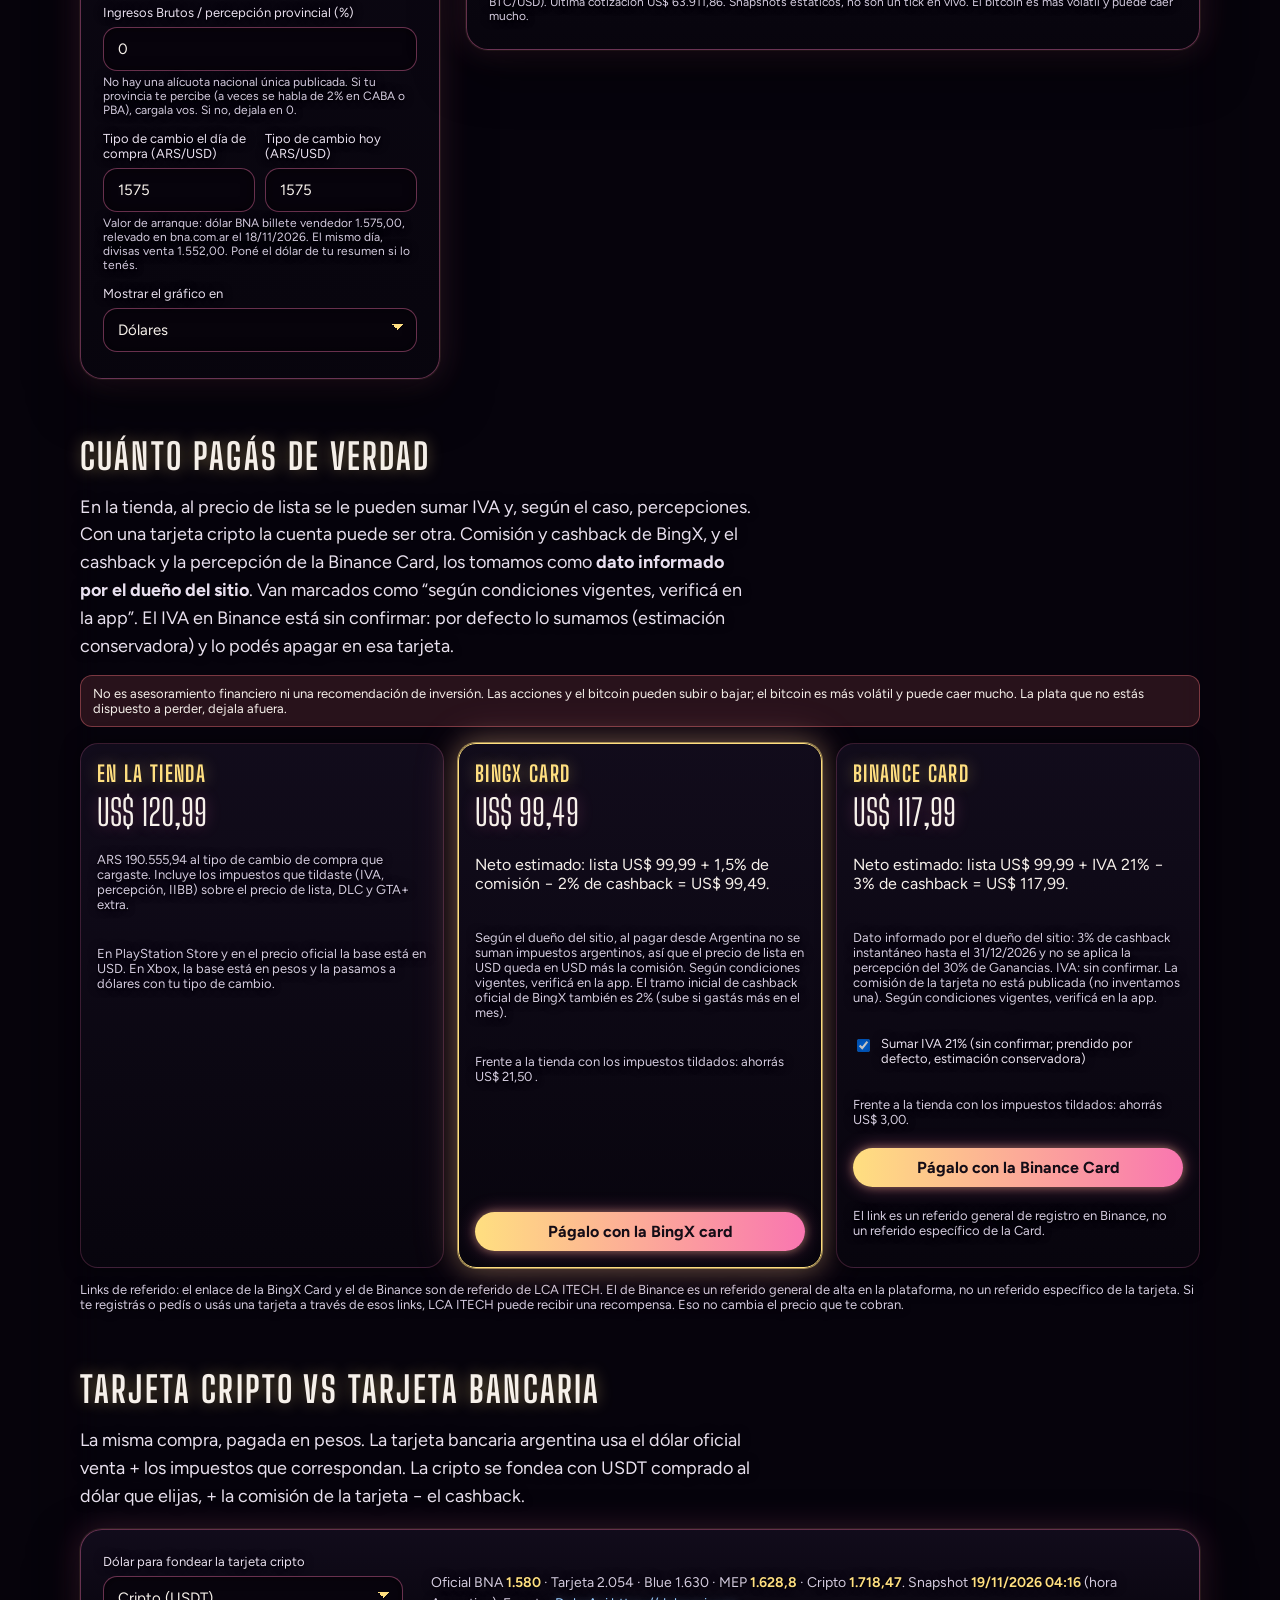
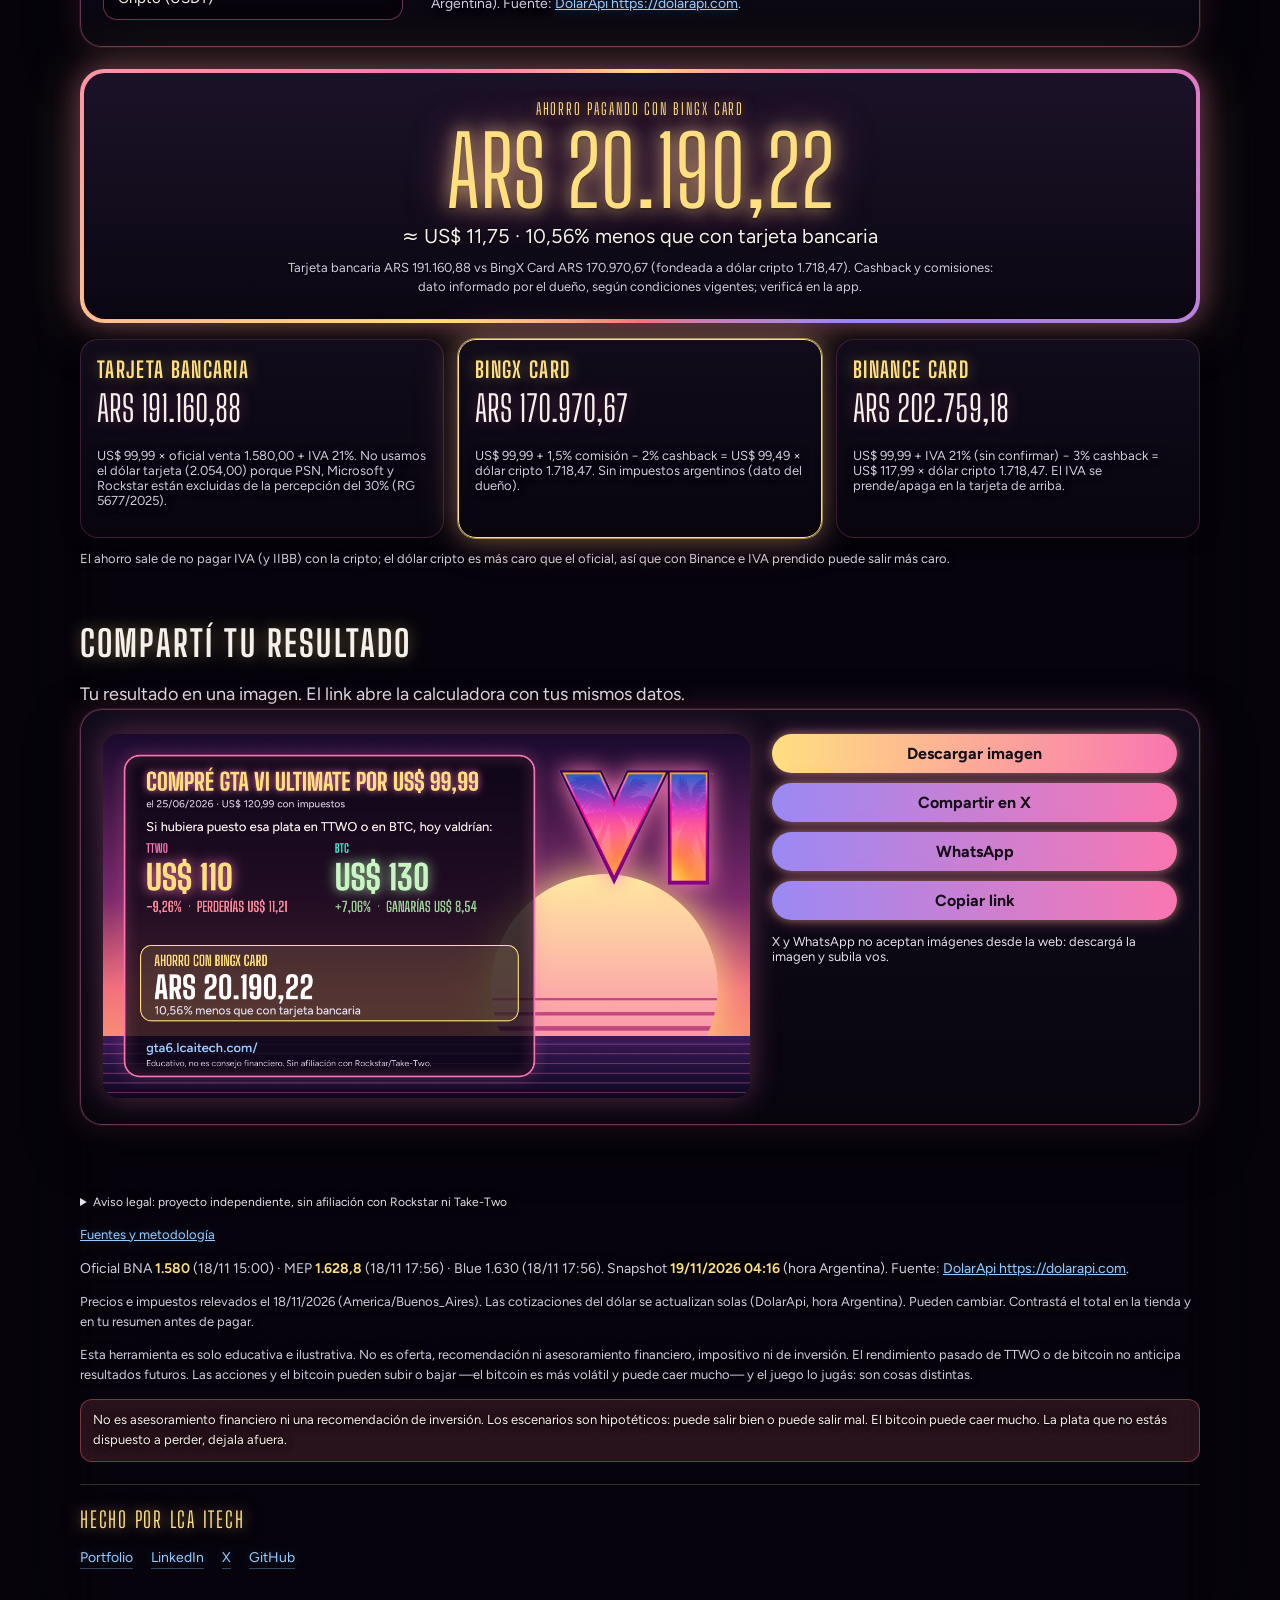
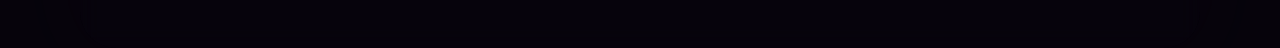
==== commit b57ea7ee: "Aclara el MEP en las metas y muestra la plata acumulada a 24 meses El texto "US$ 1.099 al MEP" se le" ====
--- a/index.html
+++ b/index.html
@@ -503,7 +503,8 @@
 
       <div class="d-pane" data-pane="metas" hidden>
         <h3>Tus metas</h3>
-        <p class="muted">Elegí qué querés comprarte. El monto es el precio verificado, pasado a dólares al MEP del día. Los plazos son una cuenta, no una promesa.</p>
+        <p class="muted">Elegí qué querés comprarte. El monto es el precio verificado, pasado a dólares al MEP (la cotización y la fecha están abajo). Los plazos son una cuenta, no una promesa.</p>
+        <p class="fx-meta" data-fx-rates>Cargando cotizaciones…</p>
         <div class="metas-layout">
           <form class="panel" id="m-form" autocomplete="off">
             <label for="m-type">¿Cuál es tu objetivo?</label>
@@ -588,7 +589,8 @@
             <div><label for="d-goal-amount">Monto de la meta</label><input id="d-goal-amount" type="number" min="0" step="1" value="1000"></div>
             <div><label for="d-goal-ccy">Moneda</label><select id="d-goal-ccy"><option value="USD">USD</option><option value="ARS">ARS</option></select></div>
           </div>
-          <p class="hint">Las metas en pesos se pasan a dólares al MEP del día.</p>
+          <p class="hint">Las metas en pesos se pasan a dólares al MEP; la cotización y la fecha aparecen acá abajo, para que no se confunda el monto en dólares con el tipo de cambio.</p>
+          <p class="fx-meta" data-fx-rates>Cargando cotizaciones…</p>
           <div class="row">
             <div><label for="d-lump">Monto inicial (US$)</label><input id="d-lump" type="number" min="0" step="1" value="500"></div>
             <div><label for="d-monthly">Aporte mensual (US$)</label><input id="d-monthly" type="number" min="0" step="1" value="0"></div>
@@ -701,7 +703,7 @@
             <tr><td>BingX Card — dato del dueño del sitio</td><td>2% cashback, 1,5% de comisión; indica que no se suman impuestos argentinos al pagar desde Argentina. No es una verificación nuestra.</td><td>18/11/2026</td><td>Informado por el dueño del sitio. Verificá en la app y en tu resumen.</td></tr>
             <tr><td>Binance Card Argentina — existencia</td><td>Disponible para residentes (plástico, emitida por Pomelo)</td><td>18/11/2026</td><td><a href="https://www.infobae.com/economia/networking/2026/09/17/binance-lanzo-su-tarjeta-fisica-en-argentina/">Infobae, 17/09/2026</a></td></tr>
             <tr><td>Binance Card — cashback, percepción e IVA</td><td>Dato del dueño: 3% cashback instantáneo hasta el 31/12/2026; no se aplica la percepción del 30%. IVA: sin confirmar (el comparador lo suma por defecto y se puede apagar). Comisión: no publicada (la FAQ oficial no se pudo leer completa).</td><td>18/11/2026</td><td>Informado por el dueño del sitio. En prensa, Infobae (17/09/2026) también mencionó el 3% USDC hasta el 31/12/2026 (tope 100 USDC/mes) y el dicho de Binance sobre la percepción. No es una verificación normativa nuestra. · <a href="https://www.binance.com/en/support/faq/detail/2a32d3668e704413b47fbf515ee38d6e">FAQ oficial (no se pudo leer completa)</a></td></tr>
-            <tr><td>Cotizaciones AR diarias (oficial, tarjeta, blue, MEP, CCL, cripto)</td><td>Snapshot en <code>data/fx-ar.json</code>, se refresca cada 3 horas. Hoy: oficial 1.525 / 1.575; tarjeta 1.982,50 / 2.047,50 (oficial + 30%, no aplica a PSN/Microsoft/Rockstar); blue 1.585 / 1.605; MEP 1.591,50 / 1.603,30; CCL 1.694,20 / 1.697,20; cripto 1.686,39 / 1.689,93</td><td>18/11/2026</td><td><a href="https://dolarapi.com">DolarApi https://dolarapi.com</a> · <a href="https://dolarapi.com/docs/uso">Uso de los datos</a>. El “dólar tarjeta” 2.047,50 coincide con un agregado visto a las 10:03 (hora Argentina); para esta compra usamos oficial venta + IVA, sin el 30%.</td></tr>
+            <tr><td>Cotizaciones AR diarias (oficial, tarjeta, blue, MEP, CCL, cripto)</td><td>Snapshot en <code>data/fx-ar.json</code>. Se refresca cada hora de 10 a 18 (hora Argentina) en días hábiles, y una vez de noche. Snapshot del 19/11/2026 04:16 (hora Argentina): oficial 1.530 / 1.580 (BNA, 18/11 15:00); tarjeta 1.989 / 2.054 (oficial + 30%, no aplica a PSN/Microsoft/Rockstar); blue 1.610 / 1.630; MEP 1.620,90 / 1.628,80; CCL 1.721,10 / 1.724,10; cripto 1.714,23 / 1.718,47 (cotizaciones de las casas, 18/11 17:56 salvo BNA).</td><td>19/11/2026</td><td><a href="https://dolarapi.com">DolarApi https://dolarapi.com</a> · <a href="https://dolarapi.com/docs/uso">Uso de los datos</a>. Para esta compra usamos oficial venta + IVA, sin el 30%.</td></tr>
             <tr><td>Consolas (precios de referencia en tiendas AR, ARS con IVA)</td><td>PS5 Slim Digital bundle ARS 1.899.999 · PS5 Slim Standard bundle ARS 1.999.999 (Frávega) · PS5 Pro Digital ARS 2.859.999 (Tienda oficial Sony en Frávega) · Xbox Series S 512 GB ARS 1.294.000 · Xbox Series X 1 TB ARS 2.386.000 (Game Sense). Sony y Microsoft no venden consolas directo en AR.</td><td>18/11/2026 ~11:15</td><td><a href="https://www.fravega.com/l/videojuegos/consolas/?tipo-de-consola=ps5">Frávega PS5</a> · <a href="https://gamesenseargentina.com/productos/consola-xbox-microsoft-series-s-de-512gb-digital-color-blanco/">Game Sense Series S</a> · <a href="https://gamesenseargentina.com/productos/xbox-series-x-standard-1tb/">Game Sense Series X</a></td></tr>
             <tr><td>PS Plus Argentina (USD, sin impuestos)</td><td>Essential 8,99 / 22,99 / 64,99 · Extra 13,49 / 37,99 / 107,99 · Deluxe 15,99 / 43,99 / 124,99 (1 / 3 / 12 meses). IVA 21%; excluido del 30% (RG 5677/2025).</td><td>18/11/2026</td><td><a href="https://www.playstation.com/es-ar/ps-plus/">playstation.com/es-ar/ps-plus</a> · <a href="https://store.playstation.com/es-ar/product/IP9101-PPSA06916_00-PLUS1T01M0000000">Essential 1 mes</a> · <a href="https://store.playstation.com/es-ar/product/IP9101-PPSA06916_00-PLUS1T12M0000000">Essential 12 meses</a></td></tr>
             <tr><td>Game Pass Argentina (ARS por mes)</td><td>Essential 8.999 · Premium 11.999 · Ultimate 18.999 · PC Game Pass 13.999. Si incluye IVA: sin confirmar (por defecto lo sumamos; se puede apagar).</td><td>18/11/2026</td><td><a href="https://www.xbox.com/es-AR/xbox-game-pass">xbox.com/es-AR/xbox-game-pass</a></td></tr>
@@ -722,7 +724,8 @@
     </div>
 </details>
       <p><a href="#fuentes">Fuentes y metodología</a></p>
-      <p>Precios, impuestos y cotizaciones relevados el 18/11/2026 (America/Buenos_Aires). Pueden cambiar. Contrastá el total en la tienda y en tu resumen antes de pagar.</p>
+      <p class="fx-meta" data-fx-rates>Cargando cotizaciones…</p>
+      <p>Precios e impuestos relevados el 18/11/2026 (America/Buenos_Aires). Las cotizaciones del dólar se actualizan solas (DolarApi, hora Argentina). Pueden cambiar. Contrastá el total en la tienda y en tu resumen antes de pagar.</p>
       <p>Esta herramienta es solo educativa e ilustrativa. No es oferta, recomendación ni asesoramiento financiero, impositivo ni de inversión. El rendimiento pasado de TTWO o de bitcoin no anticipa resultados futuros. Las acciones y el bitcoin pueden subir o bajar —el bitcoin es más volátil y puede caer mucho— y el juego lo jugás: son cosas distintas.</p>
       <p class="disclaimer-short">No es asesoramiento financiero ni una recomendación de inversión. Los escenarios son hipotéticos: puede salir bien o puede salir mal. El bitcoin puede caer mucho. La plata que no estás dispuesto a perder, dejala afuera.</p>
       <div class="made-by">
--- a/styles.css
+++ b/styles.css
@@ -614,6 +614,8 @@
 .fx-meta { margin: 0 0 6px; font-size: 14px; line-height: 1.5; }
 .fx-meta strong { color: var(--gold); font-weight: 650; }
 .fx-meta a { color: var(--sky); }
+.fx-meta .fx-when { color: var(--dim); font-weight: 400; }
+.site-footer .fx-meta { margin: 8px 0; }
 
 .savings-box {
   position: relative;
@@ -1010,6 +1012,9 @@
 .m-cell strong { font-size: 15px; }
 .m-cell .up { color: #9dffb0; }
 .m-cell .down { color: #ff9ab8; }
+.m-cell .m-money { display: block; font-size: 13px; font-weight: 500; color: var(--text, #efe8ff); margin: 6px 0 0; line-height: 1.35; }
+.m-cell .m-money strong { font-size: 14px; color: inherit; }
+.m-scen td { white-space: normal; }
 .m-scen { width: 100%; border-collapse: collapse; font-size: 13px; }
 .m-scen th, .m-scen td { padding: 7px 8px; border-bottom: 1px solid #ffffff14; text-align: left; vertical-align: top; }
 .m-win { margin: 0 0 14px; padding: 16px 18px; border-radius: 16px; text-align: center; border: 1px solid #ffdf80aa; background: linear-gradient(120deg, rgba(255,223,128,0.12), rgba(249,118,176,0.16), rgba(155,137,245,0.12)); box-shadow: 0 0 24px #f976b066, 0 0 8px #ffdf8055; color: var(--gold); animation: m-neon 1.6s ease-in-out infinite; }
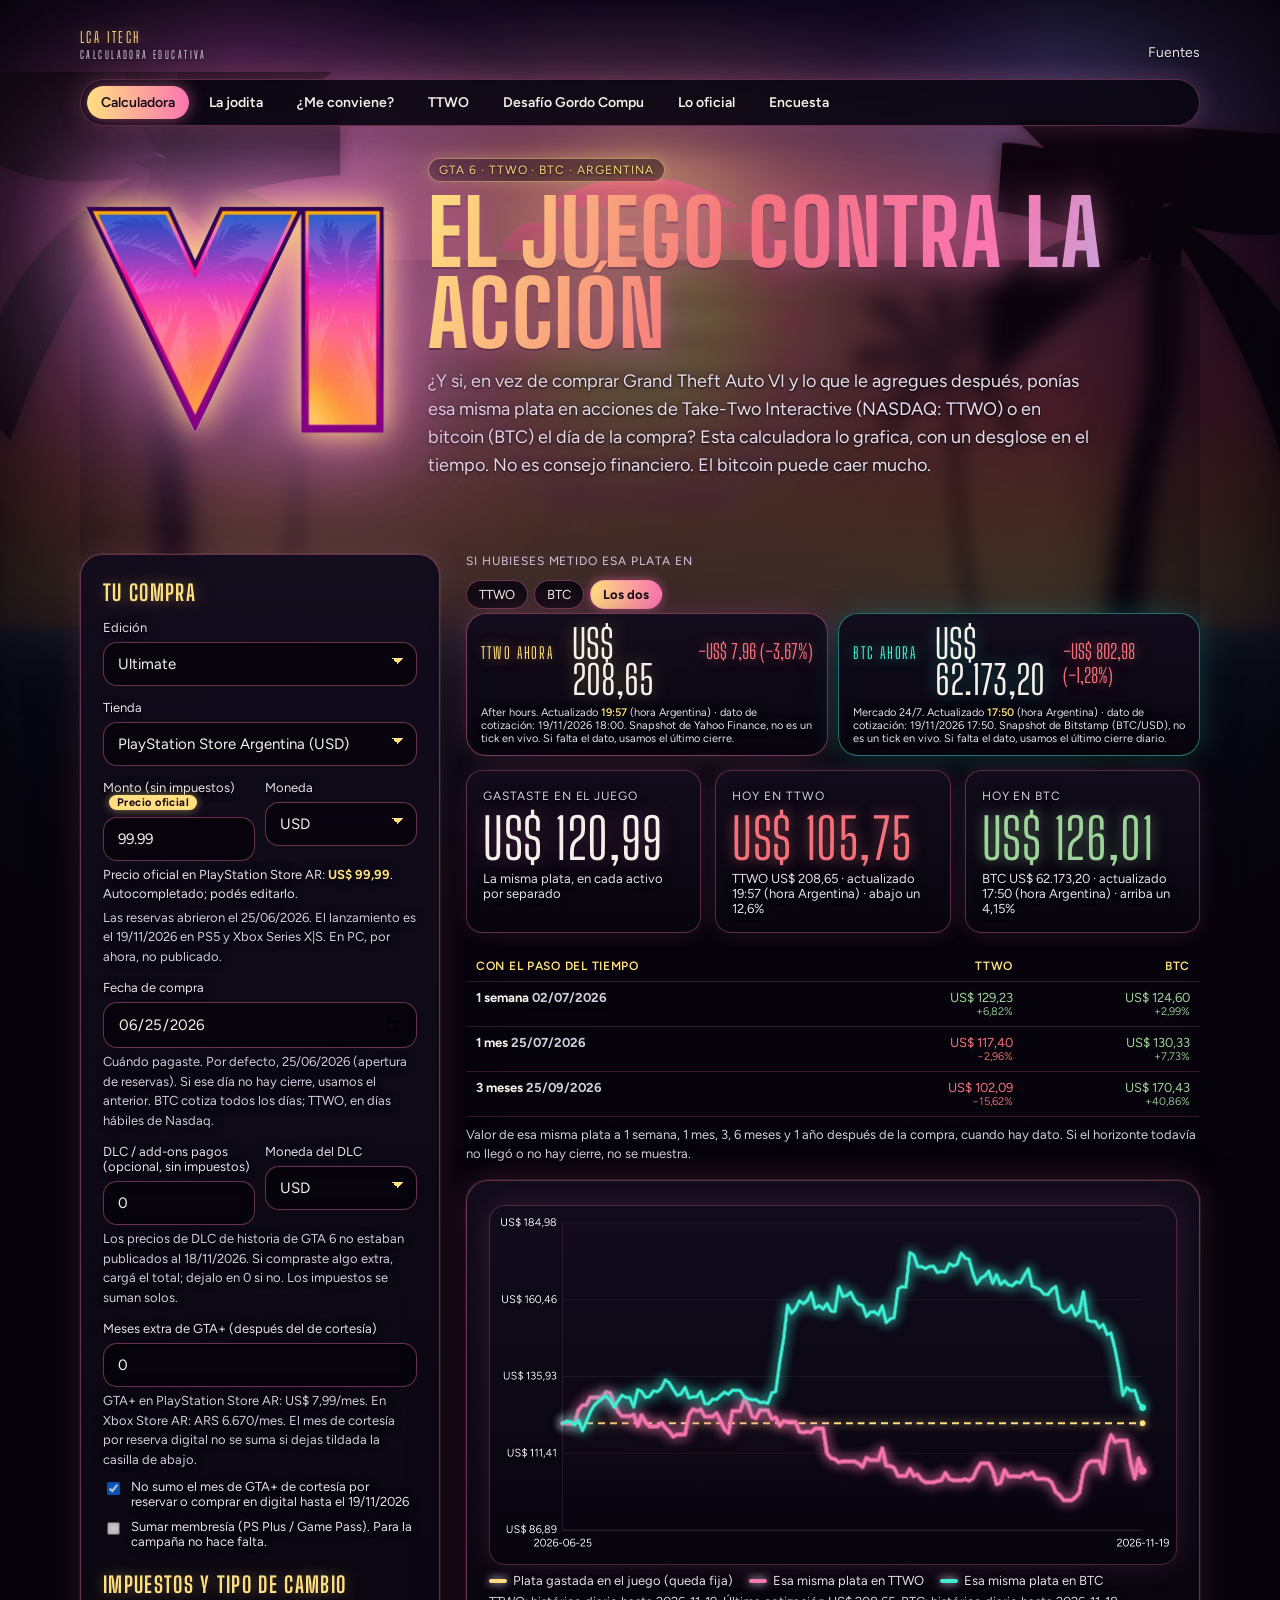
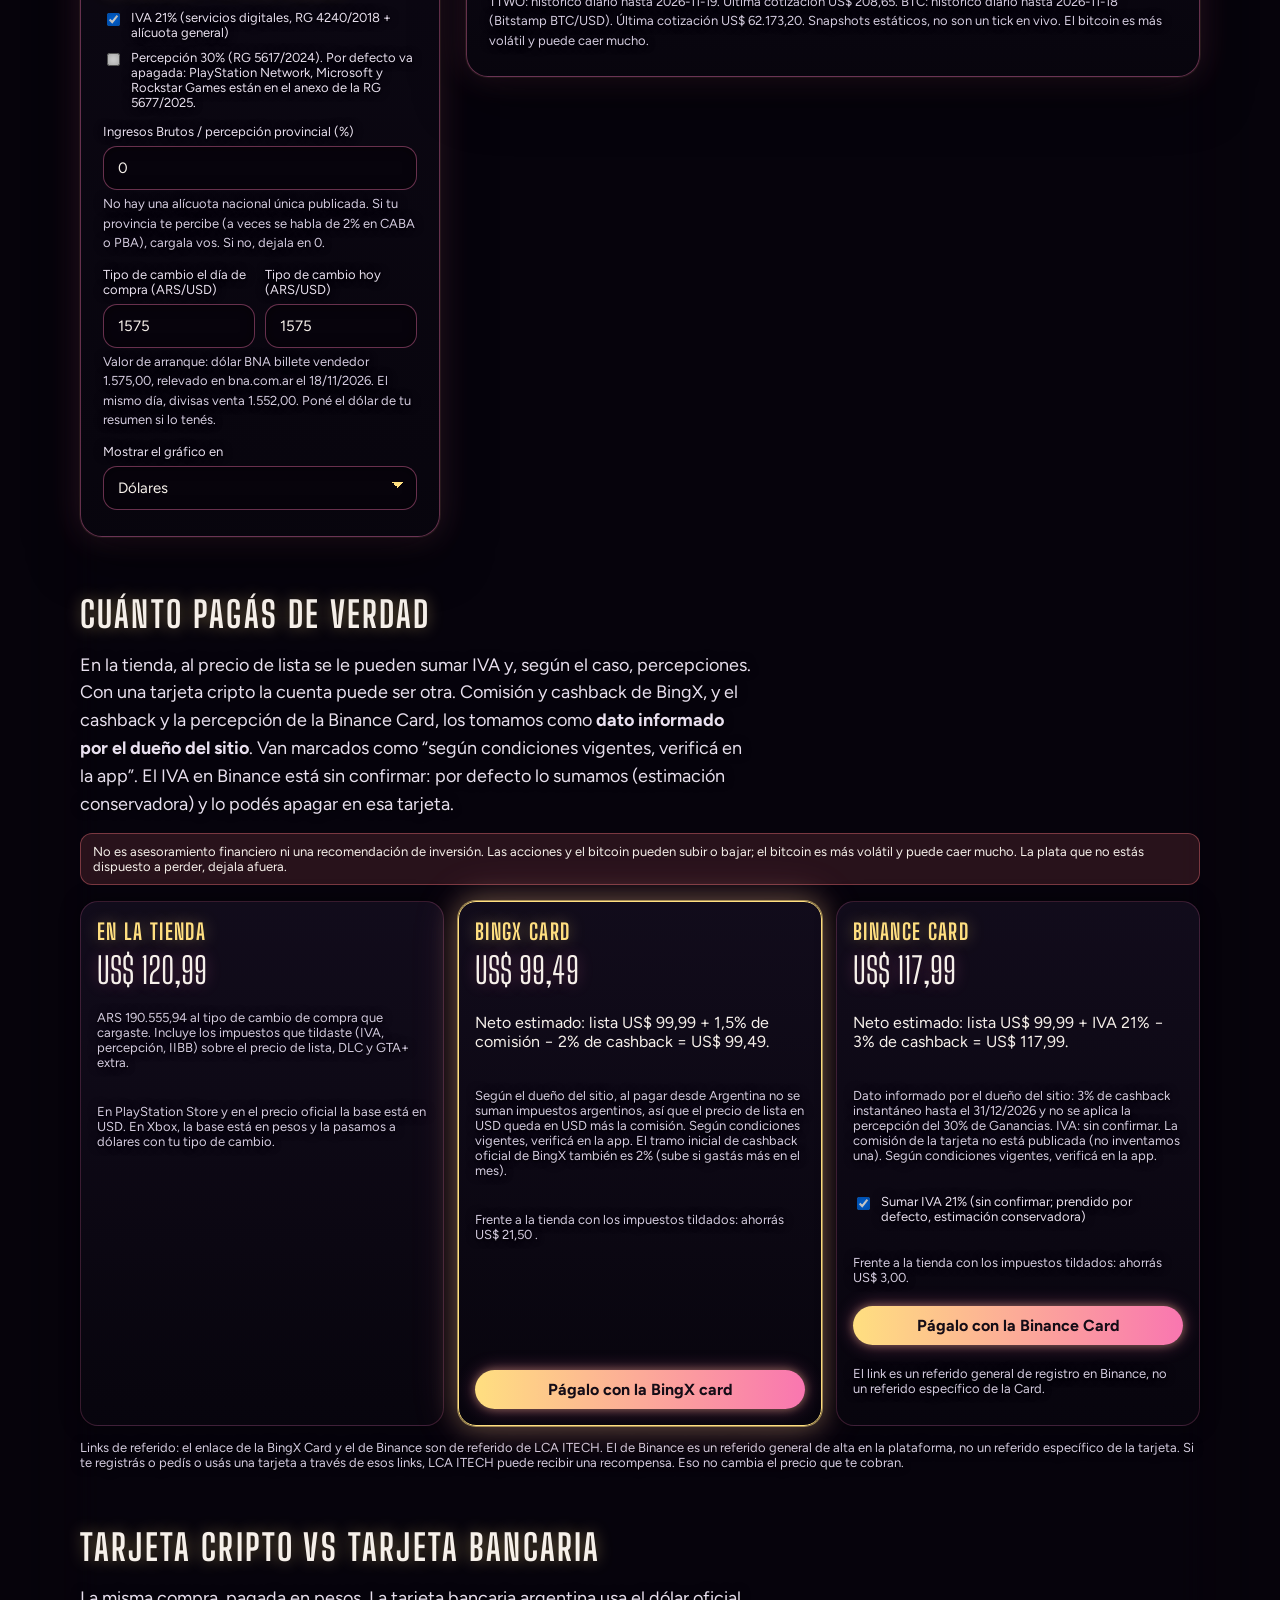
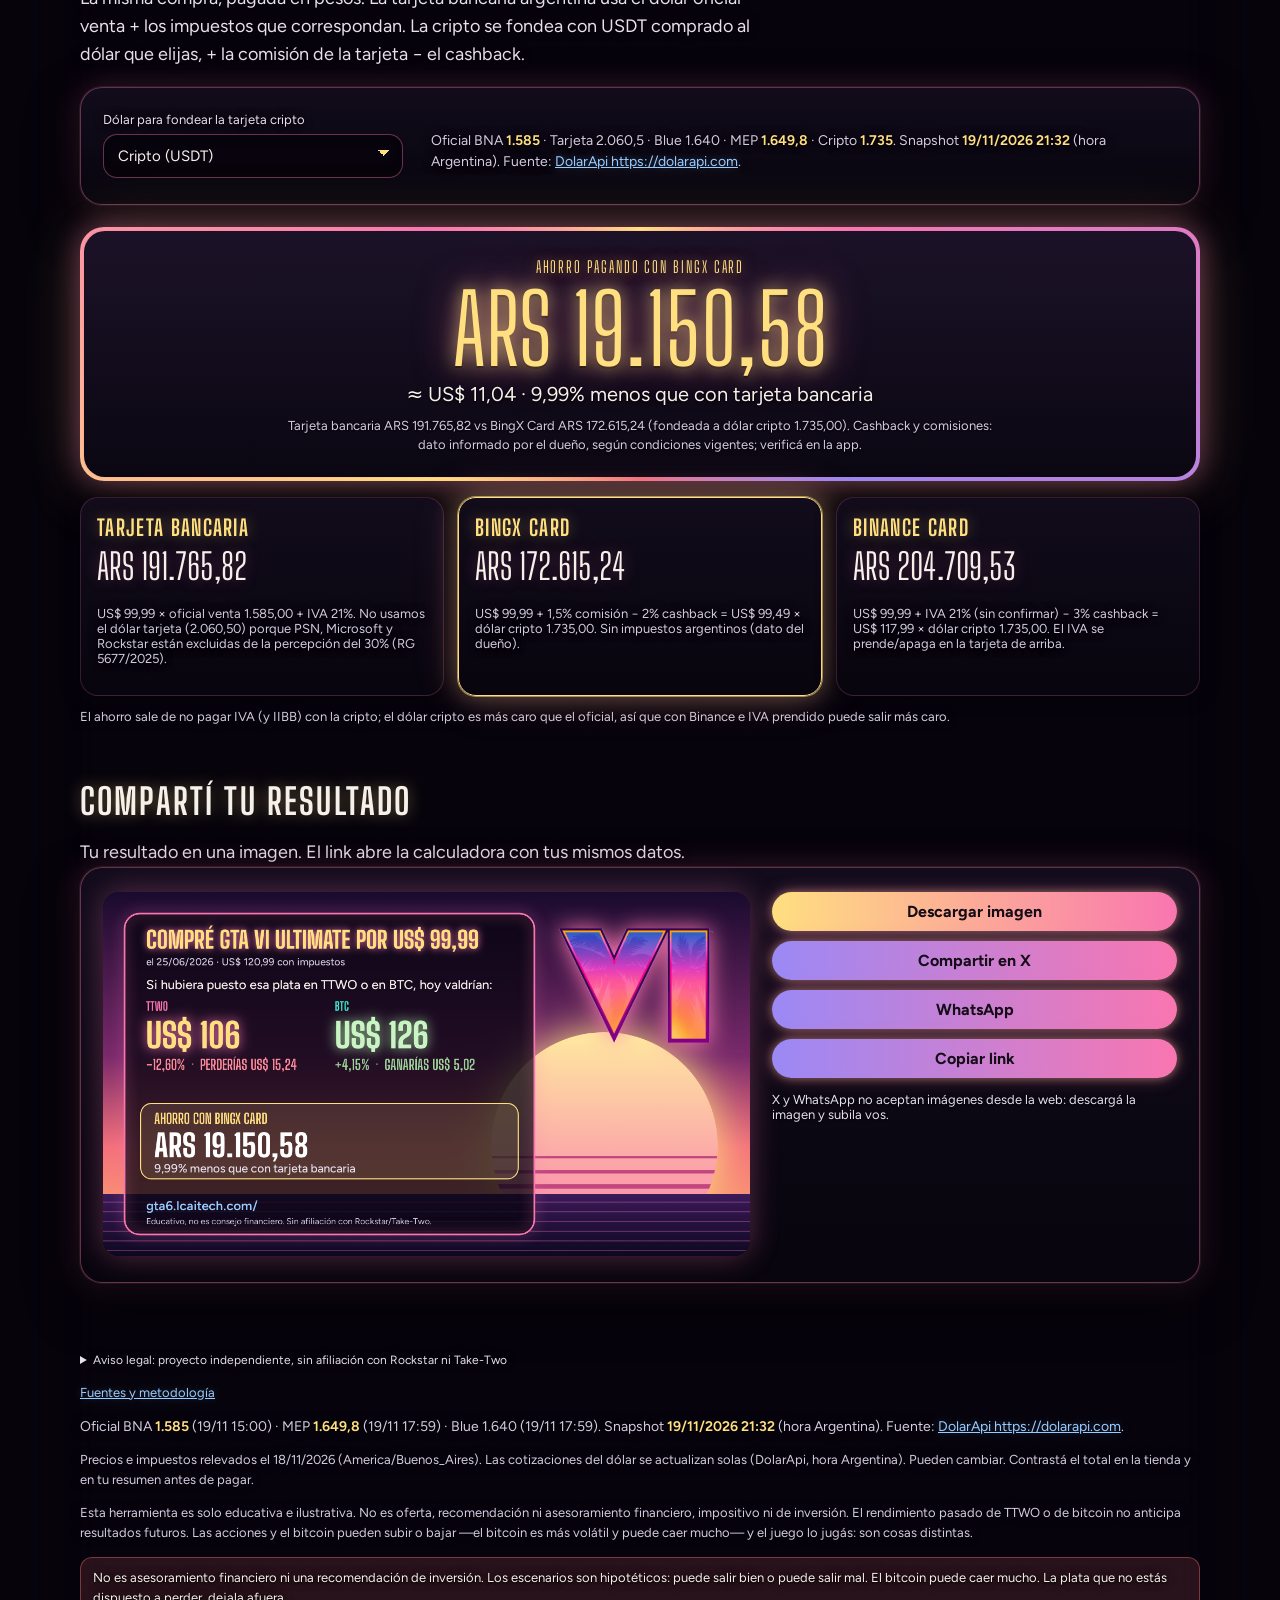
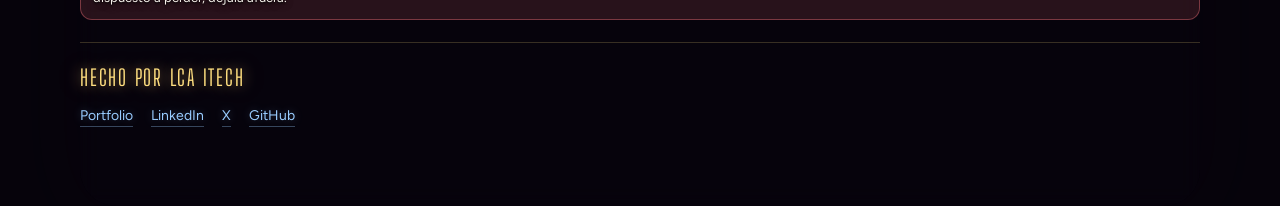
==== commit 9c4b0cbf: "Vista «Lo oficial» (tráileres, mapa, música) y pulido de diseño Lo oficial: nueva pestaña (#oficial)" ====
--- a/index.html
+++ b/index.html
@@ -128,7 +128,7 @@
     </header>
 
     <nav class="tabs" aria-label="Secciones">
-      <a href="#calculadora" data-tab="calculadora">Calculadora</a><a href="#jodita" data-tab="jodita">La jodita</a><a href="#conviene" data-tab="conviene">¿Me conviene?</a><a href="#ttwo" data-tab="ttwo">TTWO</a><a href="#desafio" data-tab="desafio">Desafío Gordo Compu</a><a href="#encuesta" data-tab="encuesta">Encuesta</a>
+      <a href="#calculadora" data-tab="calculadora">Calculadora</a><a href="#jodita" data-tab="jodita">La jodita</a><a href="#conviene" data-tab="conviene">¿Me conviene?</a><a href="#ttwo" data-tab="ttwo">TTWO</a><a href="#desafio" data-tab="desafio">Desafío Gordo Compu</a><a href="#oficial" data-tab="oficial">Lo oficial</a><a href="#encuesta" data-tab="encuesta">Encuesta</a>
     </nav>
     <main id="views">
       <div class="view" data-view="calculadora">
@@ -644,6 +644,45 @@
     </section>
 
       </div>
+      <div class="view" data-view="oficial" hidden>
+    <section id="oficial">
+      <h2>Lo oficial de GTA VI</h2>
+      <p class="lede">Material oficial de Rockstar Games. No lo alojamos ni lo copiamos: el video se ve directamente desde el canal oficial de Rockstar en YouTube y lo demás son links a su sitio.</p>
+      <div class="panel">
+        <div class="chips official-chips" id="trailer-chips" role="radiogroup" aria-label="Elegí el video"></div>
+        <div class="video-frame" id="video-frame"></div>
+        <p class="hint video-meta" id="video-meta" aria-live="polite"></p>
+        <p class="hint">El video recién se le pide a YouTube cuando tocás «Ver», y usamos su modo de privacidad ampliada (youtube-nocookie.com).</p>
+      </div>
+      <div class="pay-grid official-grid">
+        <article class="pay-card">
+          <h3>Sitio oficial</h3>
+          <p class="muted">La página de Grand Theft Auto VI y el canal de Rockstar Games en YouTube, con todo lo que publica la empresa.</p>
+          <div class="official-actions">
+            <a class="cta" href="https://www.rockstargames.com/VI" data-track="click_rockstar" target="_blank" rel="noopener noreferrer">Ir al sitio de GTA VI</a>
+            <a class="cta alt" href="https://www.youtube.com/channel/UC6VcWc1rAoWdBCM0JxrRQ3A" data-track="click_rockstar" target="_blank" rel="noopener noreferrer">Canal de Rockstar</a>
+          </div>
+        </article>
+        <article class="pay-card">
+          <h3>Mapa de Leónida</h3>
+          <p class="muted">Rockstar publicó el póster oficial «Leonida Map &amp; Cover Art Poster» (4 variantes, una imprimible). No tiene un link directo: se descarga desde su galería de arte y fondos de pantalla.</p>
+          <div class="official-actions">
+            <a class="cta" href="https://www.rockstargames.com/VI/media/artwork-wallpapers" data-track="click_rockstar_mapa" target="_blank" rel="noopener noreferrer">Ver y descargar el mapa</a>
+          </div>
+        </article>
+        <article class="pay-card">
+          <h3>Música</h3>
+          <p class="muted">Singles, radios del juego y el score original de Justice, con el reproductor de Rockstar.</p>
+          <div class="official-actions">
+            <a class="cta" href="https://www.rockstargames.com/VI/music" data-track="click_rockstar_musica" target="_blank" rel="noopener noreferrer">Escuchar en rockstargames.com</a>
+          </div>
+        </article>
+      </div>
+      <p class="hint">Estos links no son de referido: no nos llevamos nada si los tocás.</p>
+      <p class="hint">Grand Theft Auto VI, su logo, los tráileres y todo el material de Rockstar Games y Take-Two Interactive pertenecen a sus dueños. Este sitio es independiente y no está afiliado: solo enlaza e incrusta contenido que ellos mismos publican.</p>
+    </section>
+
+      </div>
       <div class="view" data-view="encuesta" hidden>
     <section id="encuesta">
       <h2>Encuesta: ¿vas a esperar al lanzamiento en PC o vas a comprar consola?</h2>
@@ -680,6 +719,7 @@
             <tr><th>Dato</th><th>Valor</th><th>Fecha</th><th>Fuente</th></tr>
           </thead>
           <tbody>
+            <tr><td>Tráileres de GTA VI (incrustados)</td><td>Se cargan desde YouTube al tocar «Ver»; no alojamos el video</td><td>19/11/2026</td><td><a href="https://www.youtube.com/channel/UC6VcWc1rAoWdBCM0JxrRQ3A">Canal oficial de Rockstar Games en YouTube</a></td></tr>
             <tr><td>Lanzamiento GTA VI (PS5 y Xbox Series)</td><td>19/11/2026</td><td>18/11/2026</td><td><a href="https://taketwointeractivesoftwareinc.gcs-web.com/news-releases/news-release-details/rockstar-games-announces-pre-orders-grand-theft-auto-vi/">Take-Two / Rockstar, 24/06/2026</a></td></tr>
             <tr><td>Inicio de reservas</td><td>25/06/2026, medianoche local</td><td>18/11/2026</td><td><a href="https://taketwointeractivesoftwareinc.gcs-web.com/news-releases/news-release-details/rockstar-games-announces-pre-orders-grand-theft-auto-vi/">Take-Two, 24/06/2026</a></td></tr>
             <tr><td>Precio de lista oficial USD</td><td>Estándar US$ 79,99 · Ultimate US$ 99,99</td><td>18/11/2026</td><td><a href="https://taketwointeractivesoftwareinc.gcs-web.com/news-releases/news-release-details/rockstar-games-announces-pre-orders-grand-theft-auto-vi/">Take-Two, 24/06/2026</a></td></tr>
@@ -745,5 +785,6 @@
   <script src="pc-builder.js" type="module"></script>
   <script src="goals.js" type="module"></script>
   <script src="ttwo-chart.js" type="module"></script>
+  <script src="oficial.js" type="module"></script>
 </body>
 </html>
--- a/styles.css
+++ b/styles.css
@@ -1192,3 +1192,37 @@
 
 #s-slider-btc, #m-btc { accent-color: #3ef0d4; }
 .asset-k { margin-top: 0; }
+
+/* Lo oficial: video incrustado a pedido (fachada hasta que se toca «Ver») y links */
+.official-chips { margin-bottom: 12px; }
+.video-frame { position: relative; width: 100%; aspect-ratio: 16 / 9; display: grid; place-items: center; overflow: hidden; background: #07040c; border: 1px solid #f976b044; border-radius: 14px; }
+.video-frame iframe { position: absolute; inset: 0; width: 100%; height: 100%; border: 0; }
+.video-play { appearance: none; cursor: pointer; font: inherit; font-weight: 700; padding: 14px 24px; border-radius: 999px; border: 1px solid var(--gold); background: #ffdf8022; color: var(--gold); box-shadow: 0 0 24px #ffdf8044; }
+.video-play:hover { background: #ffdf8033; }
+.video-play:focus-visible { outline: 2px solid var(--gold); outline-offset: 3px; }
+.video-meta { margin-top: 10px; }
+.official-grid { margin-bottom: 8px; }
+.official-actions { margin-top: auto; display: grid; gap: 8px; padding-top: 6px; }
+.official-actions .cta { margin-top: 0; }
+
+/* ----- Pulido de diseño ----- */
+/* Teclado: foco visible y consistente en links, botones y resúmenes (antes solo lo tenían los inputs). */
+a:focus-visible, button:focus-visible, summary:focus-visible { outline: 2px solid var(--gold); outline-offset: 3px; }
+.chips button:focus-visible, .tabs a:focus-visible { outline-offset: 2px; }
+
+/* Hints un poco más legibles: 12px sobre fondo oscuro cansaba. */
+.hint { font-size: 13px; line-height: 1.5; }
+
+/* Celular y tablet: header en una fila y pestañas en una sola fila deslizable. Antes el header se apilaba y las
+   pestañas se partían en dos filas; como están pegadas arriba (sticky), tapaban ~100px de contenido todo el tiempo.
+   La pestaña activa se mantiene a la vista porque router.js hace scrollIntoView sobre ella. */
+@media (max-width: 900px) {
+  .site-header { flex-direction: row; align-items: center; padding-top: 18px; }
+  .tabs { flex-wrap: nowrap; justify-content: flex-start; overflow-x: auto; overflow-y: hidden; border-radius: 999px; gap: 6px; padding: 6px;
+    scroll-padding-inline: 24px; overscroll-behavior-x: contain; -webkit-overflow-scrolling: touch; }
+  .tabs a { padding: 9px 14px; font-size: 14px; }
+}
+@media (max-width: 360px) { .tabs a { padding: 8px 12px; font-size: 13px; } }
+
+/* Pantallas táctiles: botones tipo chip más fáciles de tocar. */
+@media (pointer: coarse) { .chips button { min-height: 40px; padding-inline: 14px; } }
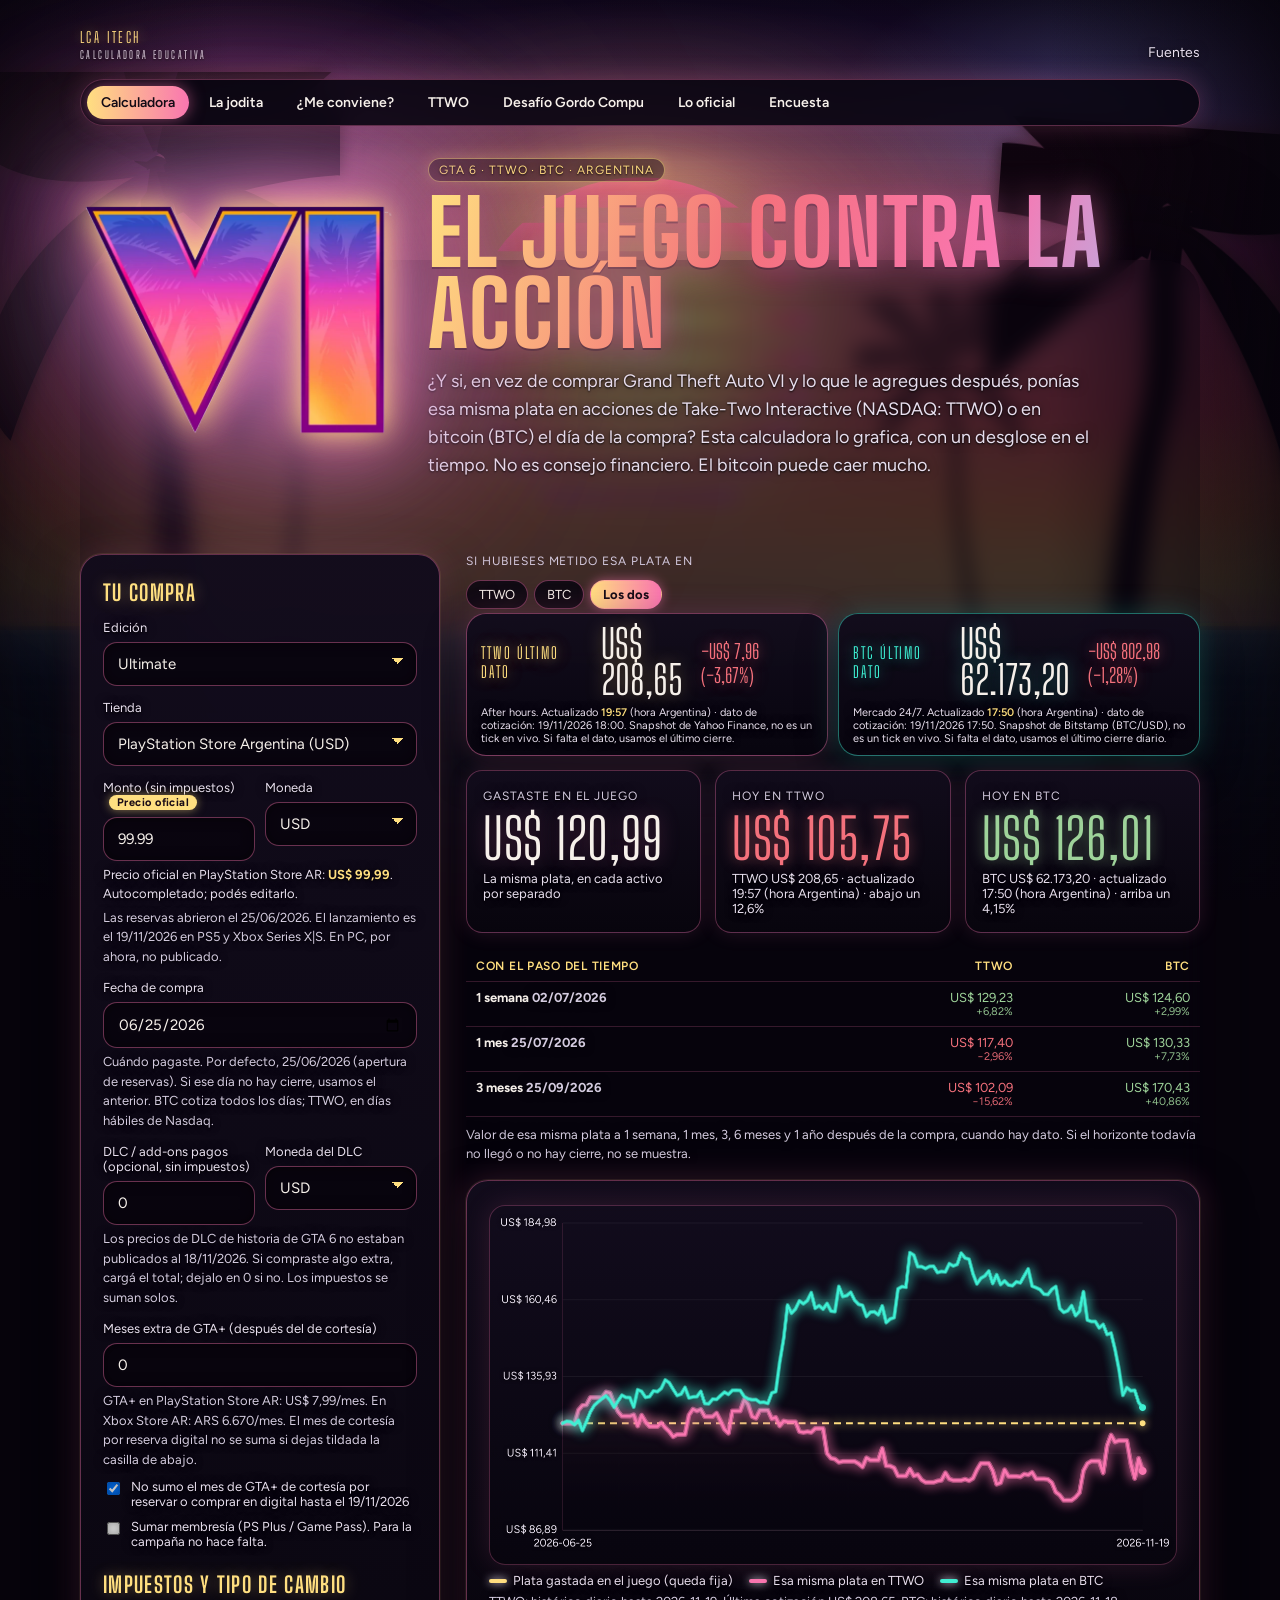
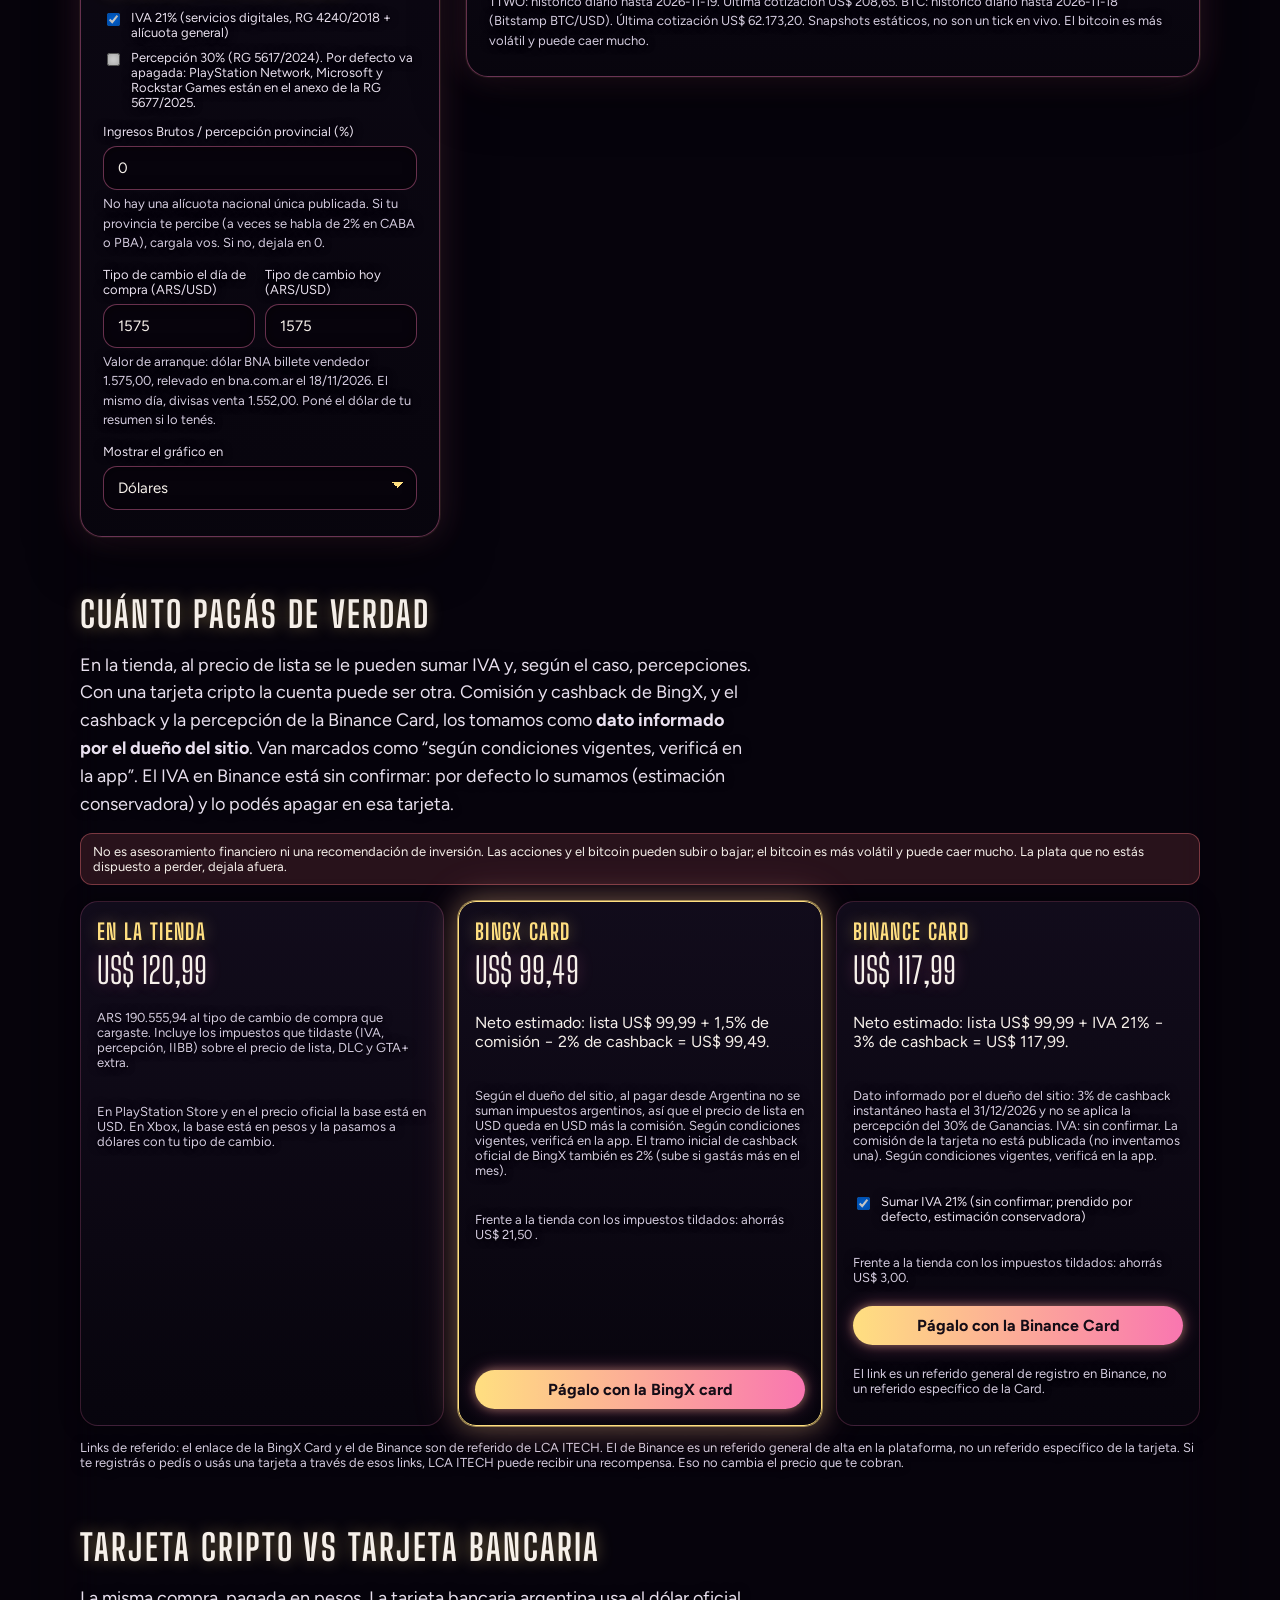
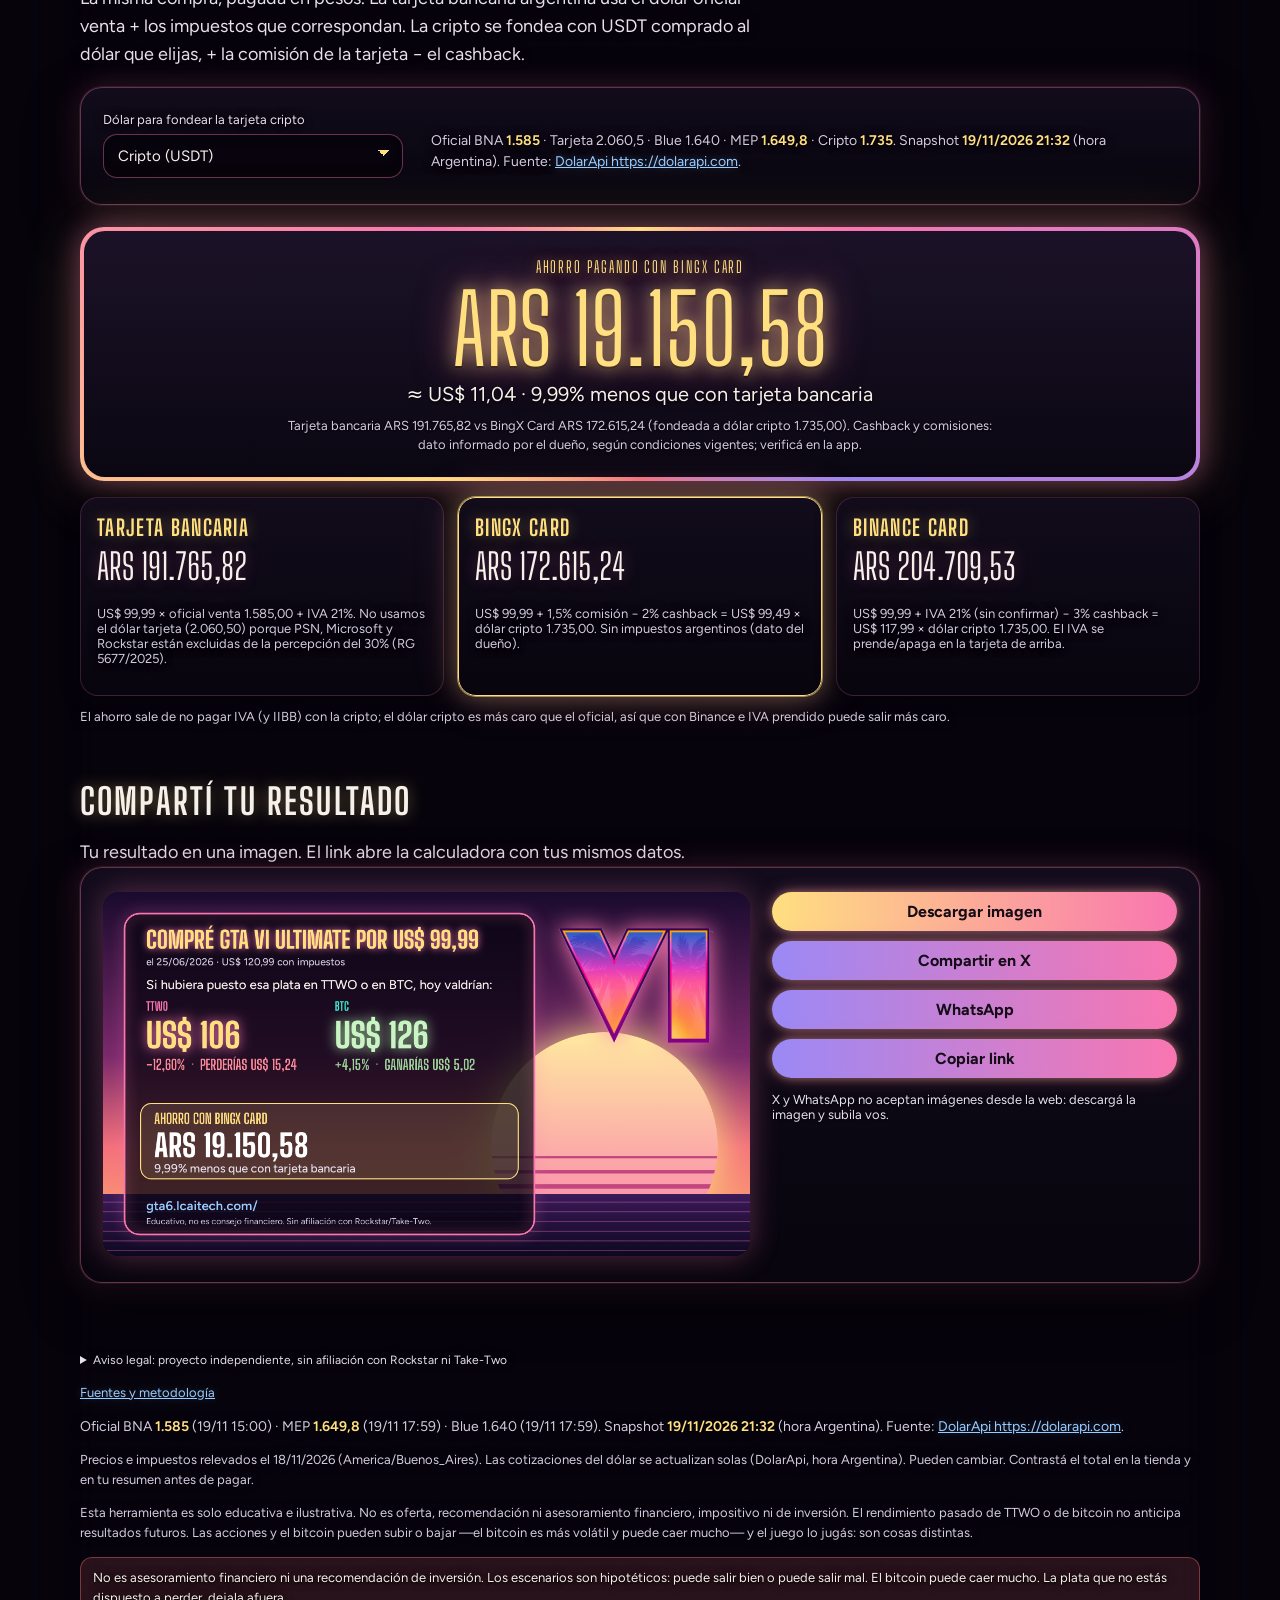
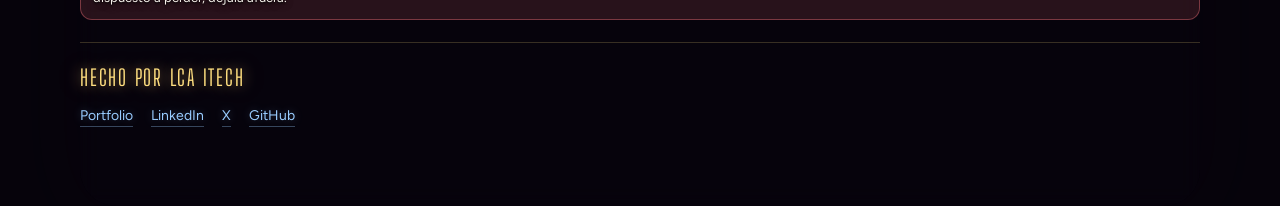
==== commit 61780f0d: "Refresco de datos a cierre diario y cartel «último dato» Los schedule de GitHub Actions son best eff" ====
--- a/index.html
+++ b/index.html
@@ -455,7 +455,7 @@
       <div class="d-pane" data-pane="comparar">
         <h3>Placa vs consola</h3>
         <p class="muted" id="cmp-stamp">Cargando precios verificados…</p>
-        <p class="fine-inline">No es un tick en vivo: un robot revisa las fichas públicas cada ~6 horas. Si una tienda no responde, se muestra el último precio verificado con su fecha. Dólares al MEP (DolarApi) y acciones al último cierre de TTWO.</p>
+        <p class="fine-inline">No es un tick en vivo: un robot revisa las fichas públicas una vez por día. Si una tienda no responde, se muestra el último precio verificado con su fecha. Dólares al MEP (DolarApi) y acciones al último cierre de TTWO.</p>
         <div class="row cmp-pick">
           <div><label for="cmp-gpu">Placa</label><select id="cmp-gpu"></select></div>
           <div><label for="cmp-console">Consola</label><select id="cmp-console"></select></div>
@@ -704,8 +704,8 @@
           <li>Xbox Store Argentina cobra en pesos, con un “+” de impuestos: Estándar ARS 113.299, Ultimate ARS 141.990 y mejora ARS 28.691 (fichas oficiales, 18/11/2026).</li>
           <li>GTA+: US$ 7,99/mes en PlayStation Store AR y ARS 6.670/mes en Xbox Store AR (fichas oficiales, 18/11/2026).</li>
           <li>Desde el 16/04/2025, la RG 5677/2025 saca de la percepción del 30% a los pagos a portales del anexo, entre ellos PlayStation Network, Microsoft y Rockstar Games. El IVA 21% sigue. La percepción provincial depende de tu jurisdicción.</li>
-          <li>TTWO: último cierre US$ 203,93 el 17/11/2026 (Nasdaq y Yahoo Finance, contrastados el 18/11/2026). El gráfico usa un snapshot estático de cierres diarios, no una cotización en vivo.</li>
-          <li>BTC/USD: último cierre diario US$ 64.877,24 el 17/11/2026; snapshot intradía US$ 62.430,69 el 18/11/2026 a las 13:57 (hora Argentina), tomado de la API pública de Bitstamp (ticker y velas diarias). El sitio no llama a Bitstamp en el navegador. Coinbase no se usó: sus términos de market data no permiten mostrar ni redistribuir esos datos a terceros sin consentimiento escrito.</li>
+          <li>TTWO: cierres diarios de Nasdaq contrastados con Yahoo Finance; el último dato, su fecha y su hora se ven en el recuadro del activo. El gráfico usa un snapshot estático que se actualiza una vez por día después de la rueda, no una cotización en vivo.</li>
+          <li>BTC/USD: cierres diarios (UTC) y último dato tomados de la API pública de Bitstamp (ticker y velas diarias), actualizados un par de veces por día; la fecha y la hora de cada dato se ven en el recuadro del activo. El sitio no llama a Bitstamp en el navegador. Coinbase no se usó: sus términos de market data no permiten mostrar ni redistribuir esos datos a terceros sin consentimiento escrito.</li>
         </ul>
       </div>
     </section>
@@ -743,7 +743,7 @@
             <tr><td>BingX Card — dato del dueño del sitio</td><td>2% cashback, 1,5% de comisión; indica que no se suman impuestos argentinos al pagar desde Argentina. No es una verificación nuestra.</td><td>18/11/2026</td><td>Informado por el dueño del sitio. Verificá en la app y en tu resumen.</td></tr>
             <tr><td>Binance Card Argentina — existencia</td><td>Disponible para residentes (plástico, emitida por Pomelo)</td><td>18/11/2026</td><td><a href="https://www.infobae.com/economia/networking/2026/09/17/binance-lanzo-su-tarjeta-fisica-en-argentina/">Infobae, 17/09/2026</a></td></tr>
             <tr><td>Binance Card — cashback, percepción e IVA</td><td>Dato del dueño: 3% cashback instantáneo hasta el 31/12/2026; no se aplica la percepción del 30%. IVA: sin confirmar (el comparador lo suma por defecto y se puede apagar). Comisión: no publicada (la FAQ oficial no se pudo leer completa).</td><td>18/11/2026</td><td>Informado por el dueño del sitio. En prensa, Infobae (17/09/2026) también mencionó el 3% USDC hasta el 31/12/2026 (tope 100 USDC/mes) y el dicho de Binance sobre la percepción. No es una verificación normativa nuestra. · <a href="https://www.binance.com/en/support/faq/detail/2a32d3668e704413b47fbf515ee38d6e">FAQ oficial (no se pudo leer completa)</a></td></tr>
-            <tr><td>Cotizaciones AR diarias (oficial, tarjeta, blue, MEP, CCL, cripto)</td><td>Snapshot en <code>data/fx-ar.json</code>. Se refresca cada hora de 10 a 18 (hora Argentina) en días hábiles, y una vez de noche. Snapshot del 19/11/2026 04:16 (hora Argentina): oficial 1.530 / 1.580 (BNA, 18/11 15:00); tarjeta 1.989 / 2.054 (oficial + 30%, no aplica a PSN/Microsoft/Rockstar); blue 1.610 / 1.630; MEP 1.620,90 / 1.628,80; CCL 1.721,10 / 1.724,10; cripto 1.714,23 / 1.718,47 (cotizaciones de las casas, 18/11 17:56 salvo BNA).</td><td>19/11/2026</td><td><a href="https://dolarapi.com">DolarApi https://dolarapi.com</a> · <a href="https://dolarapi.com/docs/uso">Uso de los datos</a>. Para esta compra usamos oficial venta + IVA, sin el 30%.</td></tr>
+            <tr><td>Cotizaciones AR diarias (oficial, tarjeta, blue, MEP, CCL, cripto)</td><td>Snapshot en <code>data/fx-ar.json</code>. Se refresca tres veces por día hábil (11:11, 14:11 y 17:11 hora Argentina) y una vez de noche. Snapshot del 19/11/2026 04:16 (hora Argentina): oficial 1.530 / 1.580 (BNA, 18/11 15:00); tarjeta 1.989 / 2.054 (oficial + 30%, no aplica a PSN/Microsoft/Rockstar); blue 1.610 / 1.630; MEP 1.620,90 / 1.628,80; CCL 1.721,10 / 1.724,10; cripto 1.714,23 / 1.718,47 (cotizaciones de las casas, 18/11 17:56 salvo BNA).</td><td>19/11/2026</td><td><a href="https://dolarapi.com">DolarApi https://dolarapi.com</a> · <a href="https://dolarapi.com/docs/uso">Uso de los datos</a>. Para esta compra usamos oficial venta + IVA, sin el 30%.</td></tr>
             <tr><td>Consolas (precios de referencia en tiendas AR, ARS con IVA)</td><td>PS5 Slim Digital bundle ARS 1.899.999 · PS5 Slim Standard bundle ARS 1.999.999 (Frávega) · PS5 Pro Digital ARS 2.859.999 (Tienda oficial Sony en Frávega) · Xbox Series S 512 GB ARS 1.294.000 · Xbox Series X 1 TB ARS 2.386.000 (Game Sense). Sony y Microsoft no venden consolas directo en AR.</td><td>18/11/2026 ~11:15</td><td><a href="https://www.fravega.com/l/videojuegos/consolas/?tipo-de-consola=ps5">Frávega PS5</a> · <a href="https://gamesenseargentina.com/productos/consola-xbox-microsoft-series-s-de-512gb-digital-color-blanco/">Game Sense Series S</a> · <a href="https://gamesenseargentina.com/productos/xbox-series-x-standard-1tb/">Game Sense Series X</a></td></tr>
             <tr><td>PS Plus Argentina (USD, sin impuestos)</td><td>Essential 8,99 / 22,99 / 64,99 · Extra 13,49 / 37,99 / 107,99 · Deluxe 15,99 / 43,99 / 124,99 (1 / 3 / 12 meses). IVA 21%; excluido del 30% (RG 5677/2025).</td><td>18/11/2026</td><td><a href="https://www.playstation.com/es-ar/ps-plus/">playstation.com/es-ar/ps-plus</a> · <a href="https://store.playstation.com/es-ar/product/IP9101-PPSA06916_00-PLUS1T01M0000000">Essential 1 mes</a> · <a href="https://store.playstation.com/es-ar/product/IP9101-PPSA06916_00-PLUS1T12M0000000">Essential 12 meses</a></td></tr>
             <tr><td>Game Pass Argentina (ARS por mes)</td><td>Essential 8.999 · Premium 11.999 · Ultimate 18.999 · PC Game Pass 13.999. Si incluye IVA: sin confirmar (por defecto lo sumamos; se puede apagar).</td><td>18/11/2026</td><td><a href="https://www.xbox.com/es-AR/xbox-game-pass">xbox.com/es-AR/xbox-game-pass</a></td></tr>
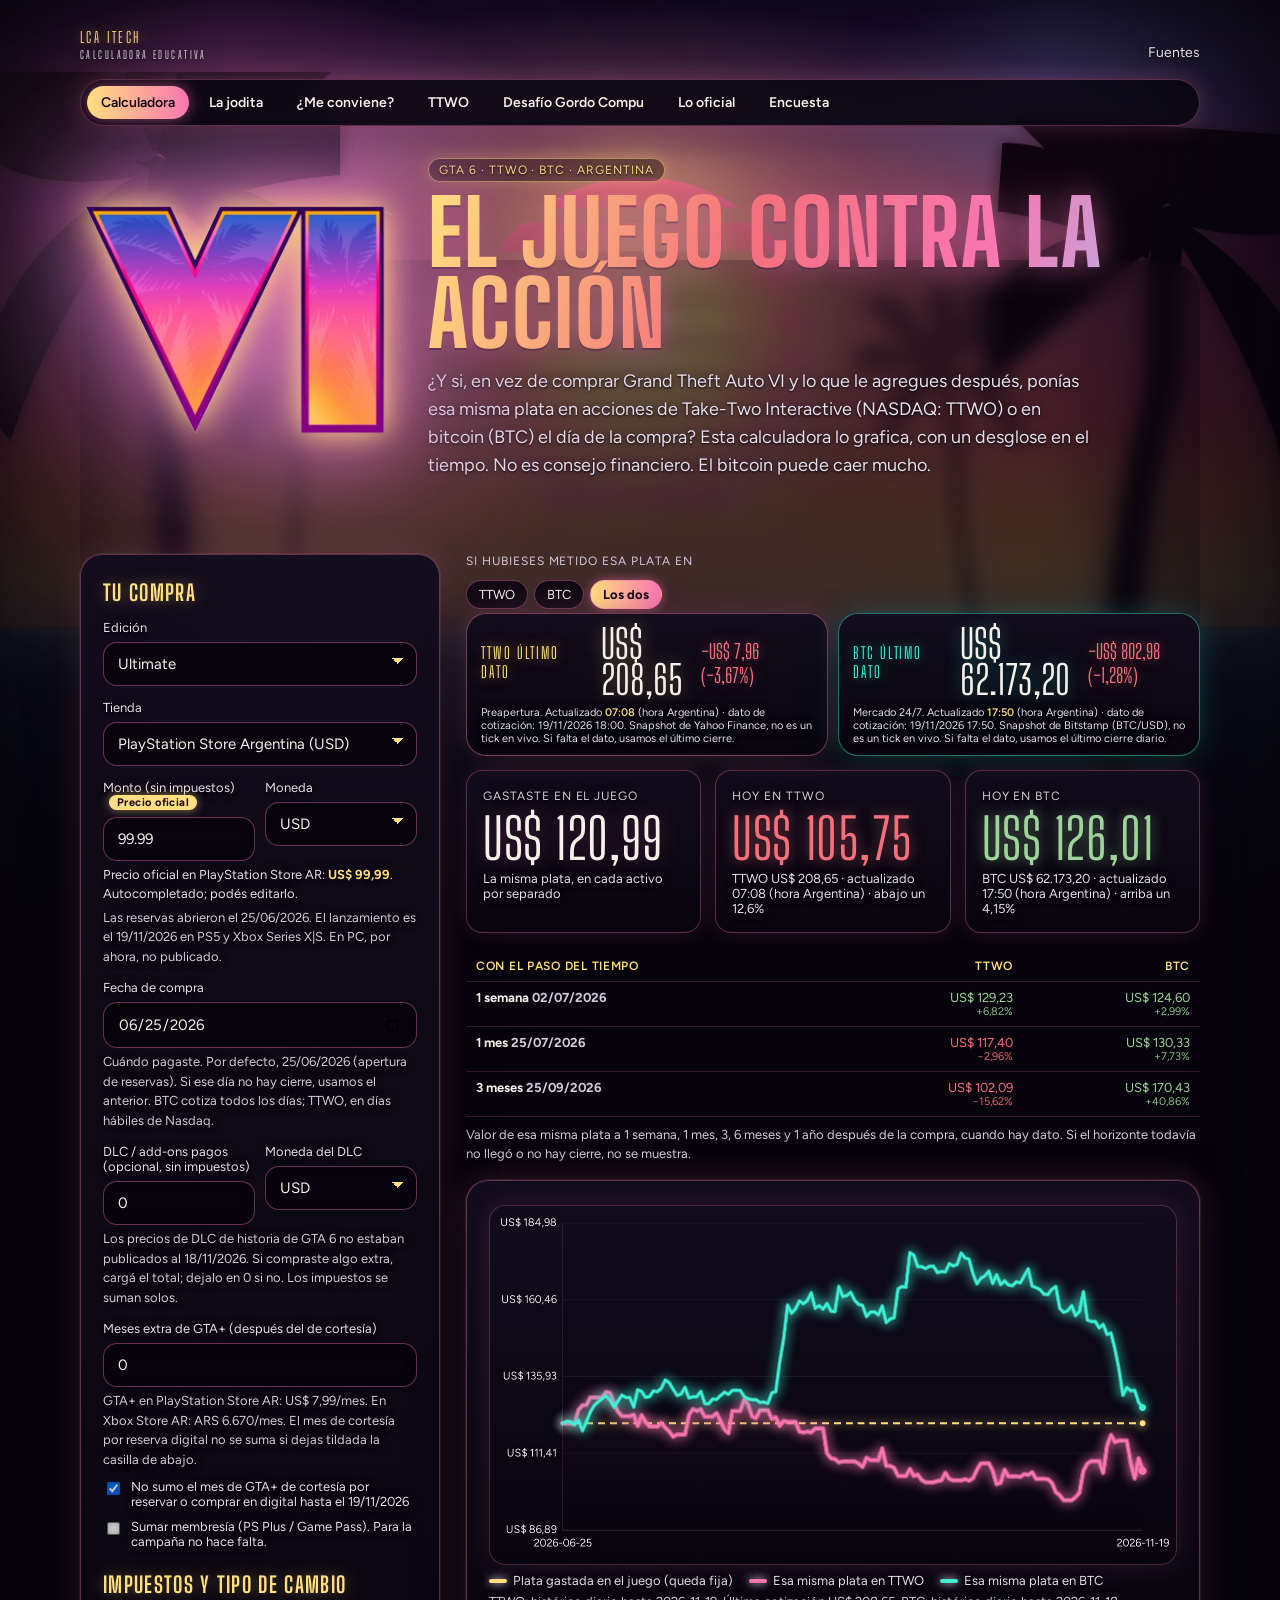
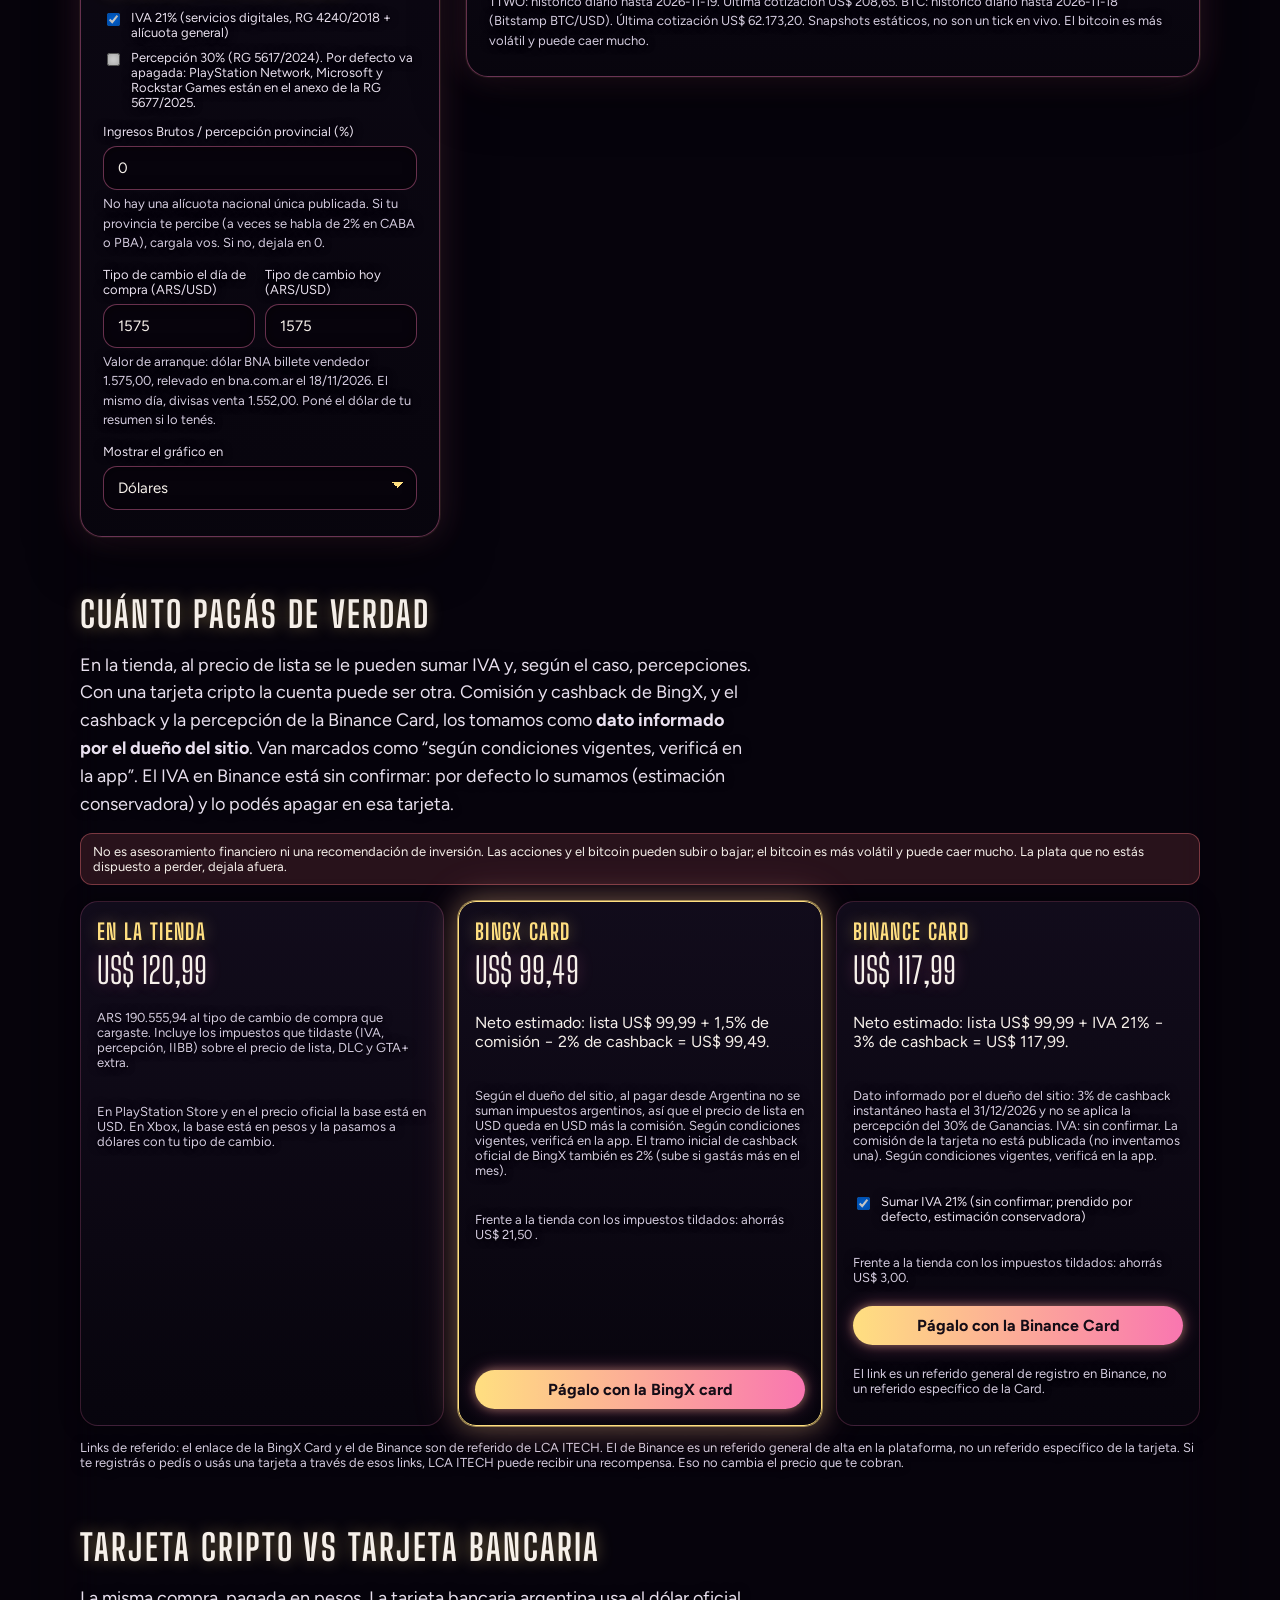
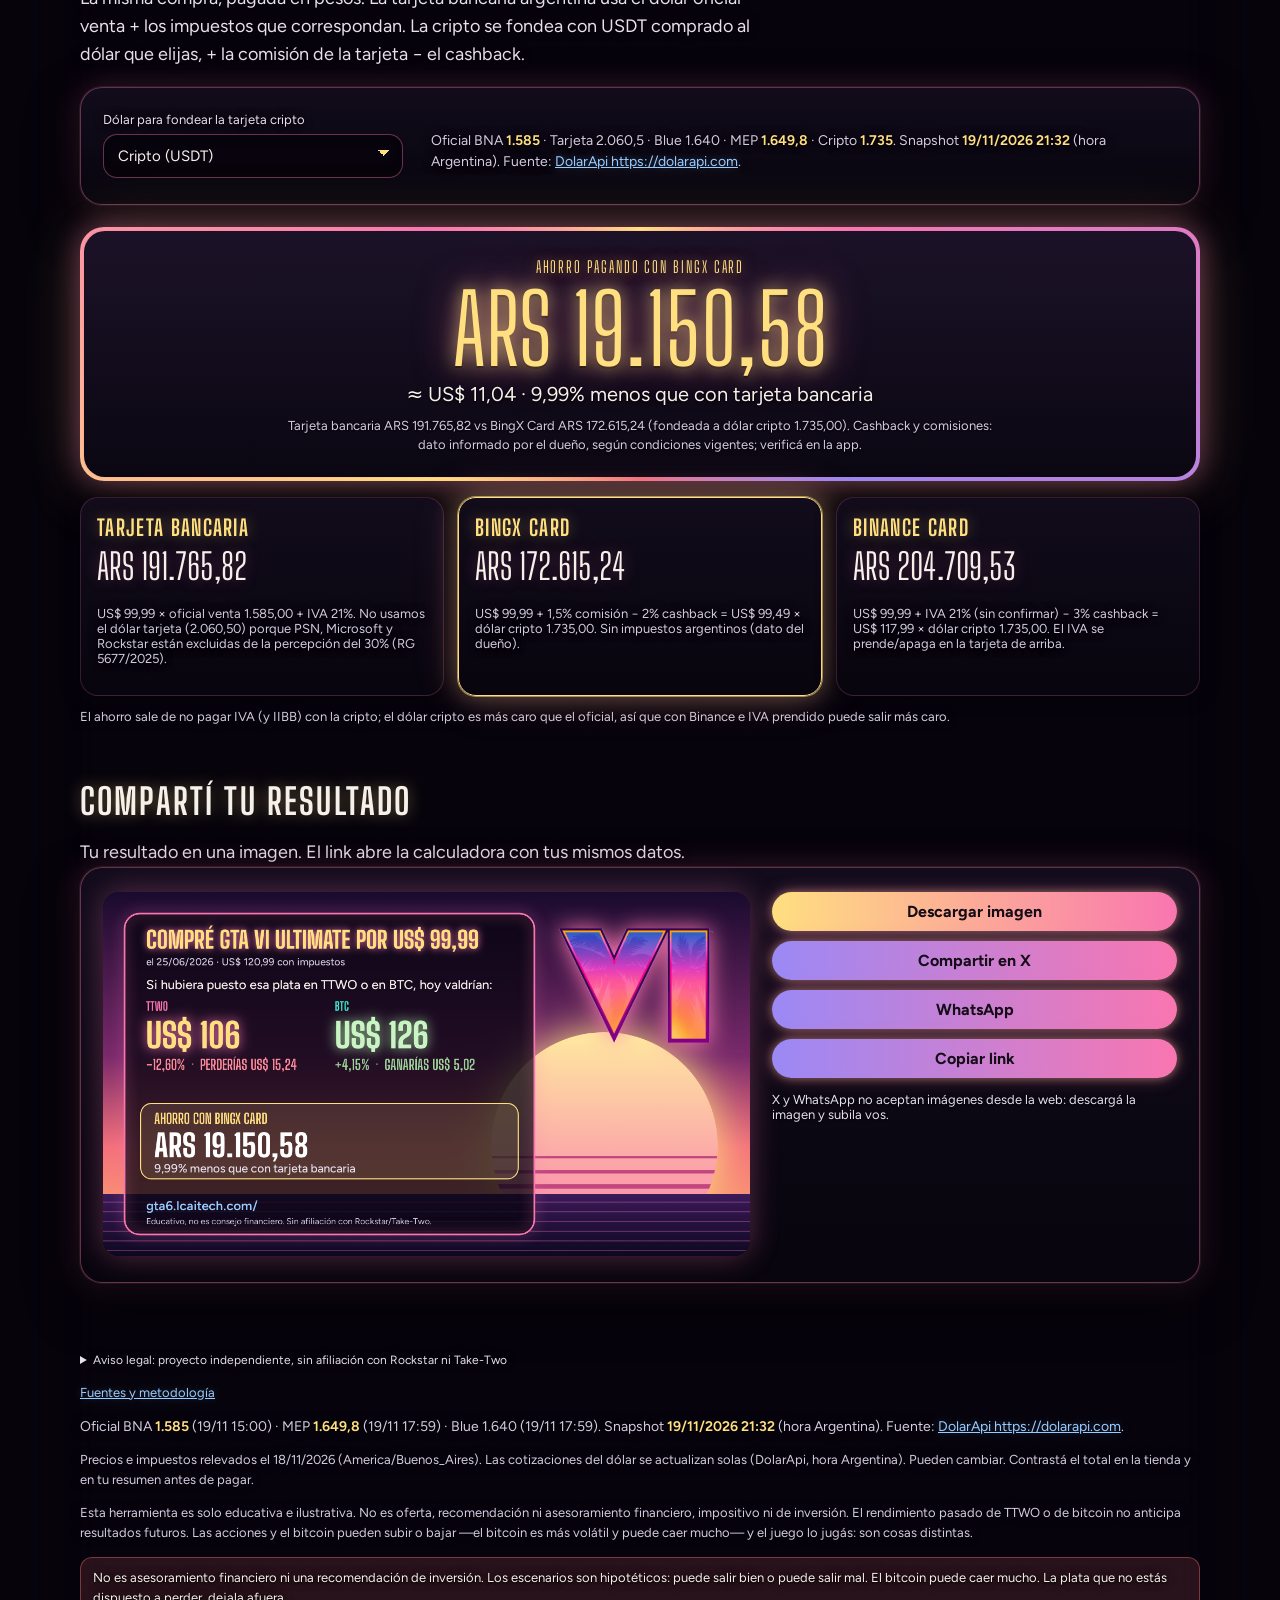
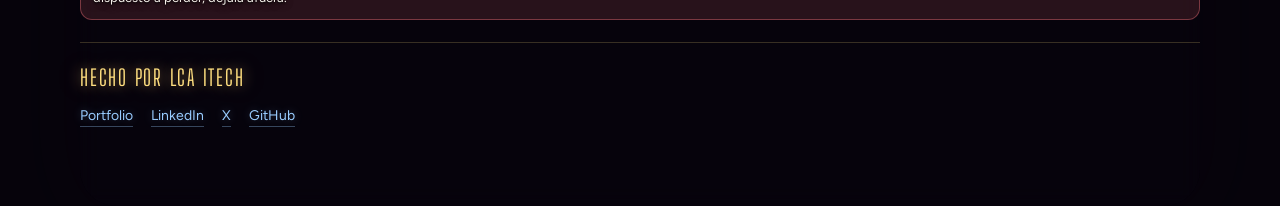
==== commit 4df56e3c: "Mueve los JS a js/ y el CSS a css/ Cambio solo de ubicación, sin cambios de comportamiento: los nuev" ====
--- a/index.html
+++ b/index.html
@@ -24,7 +24,7 @@
   <link rel="preconnect" href="https://fonts.googleapis.com">
   <link rel="preconnect" href="https://fonts.gstatic.com" crossorigin>
   <link href="https://fonts.googleapis.com/css2?family=Big+Shoulders+Display:wght@500;700;800&family=Figtree:wght@400;500;600;700&display=swap" rel="stylesheet">
-  <link rel="stylesheet" href="styles.css">
+  <link rel="stylesheet" href="css/styles.css">
   <link rel="icon" href="assets/favicon.ico" sizes="any">
   <link rel="icon" type="image/png" href="assets/favicon.png">
   <link rel="apple-touch-icon" href="assets/favicon.png">
@@ -779,12 +779,12 @@
       </div>
     </footer>
   </div>
-  <script src="router.js" type="module"></script>
-  <script src="app.js" type="module"></script>
-  <script src="extras.js" type="module"></script>
-  <script src="pc-builder.js" type="module"></script>
-  <script src="goals.js" type="module"></script>
-  <script src="ttwo-chart.js" type="module"></script>
-  <script src="oficial.js" type="module"></script>
+  <script src="js/router.js" type="module"></script>
+  <script src="js/app.js" type="module"></script>
+  <script src="js/extras.js" type="module"></script>
+  <script src="js/pc-builder.js" type="module"></script>
+  <script src="js/goals.js" type="module"></script>
+  <script src="js/ttwo-chart.js" type="module"></script>
+  <script src="js/oficial.js" type="module"></script>
 </body>
 </html>
--- a/css/styles.css
+++ b/css/styles.css
@@ -0,0 +1,1228 @@
+:root {
+  --bg-0: #070711;
+  --bg-1: #0d0c1a;
+  --bg-2: #151732;
+  --bg-3: #1e1728;
+  --panel: #120c18e6;
+  --panel-solid: #161328;
+  --line: #f976b066;
+  --pink: #f976b0;
+  --magenta: #e963c7;
+  --coral: #f4717c;
+  --gold: #ffdf80;
+  --lavender: #9b89f5;
+  --sky: #99ccff;
+  --text: #f6f0ea;
+  --muted: #d7cde0;
+  --dim: #9b90b0;
+  --danger: #ff8a9a;
+  --ok: #9ed39a;
+  --teal: #3ef0d4;
+  --shadow: 0 24px 60px #00000080;
+  --glow-pink: 0 0 18px #f976b088, 0 0 42px #e963c755;
+  --glow-gold: 0 0 14px #ffdf8088, 0 0 32px #f4717c55;
+  --radius: 22px;
+  --font-display: "Big Shoulders Display", "Arial Narrow", Impact, sans-serif;
+  --font-body: "Figtree", "Segoe UI", system-ui, sans-serif;
+}
+
+* { box-sizing: border-box; }
+html { scroll-behavior: smooth; }
+body {
+  margin: 0;
+  min-height: 100vh;
+  color: var(--text);
+  font-family: var(--font-body);
+  background: #07040c;
+  overflow-x: hidden;
+}
+
+a { color: var(--sky); text-shadow: 0 0 10px #99ccff55; }
+a:hover { color: var(--gold); text-shadow: 0 0 12px #ffdf80aa; }
+
+/* ----- Miami / Vice City scene ----- */
+.miami-scene {
+  position: fixed;
+  inset: 0;
+  z-index: 0;
+  pointer-events: none;
+  overflow: hidden;
+}
+.sky {
+  position: absolute;
+  inset: 0;
+  background:
+    radial-gradient(ellipse 70% 45% at 50% 32%, #ffdf8066, transparent 58%),
+    radial-gradient(ellipse 40% 30% at 18% 18%, #e963c744, transparent 70%),
+    radial-gradient(ellipse 36% 26% at 86% 14%, #99ccff33, transparent 70%),
+    linear-gradient(180deg,
+      #140c28 0%,
+      #2a1040 14%,
+      #6a1d52 32%,
+      #c24a58 48%,
+      #f08a5a 58%,
+      #ffd27a 66%,
+      #f4b38a 70%,
+      #2a6a8c 71.5%,
+      #143456 82%,
+      #0a1528 100%);
+}
+.sun-wrap {
+  position: absolute;
+  left: 50%;
+  top: 22%;
+  width: min(42vw, 340px);
+  transform: translate(-50%, 0);
+  filter: drop-shadow(0 0 28px #ffdf80cc) drop-shadow(0 0 80px #f4717c99);
+}
+.sun { width: 100%; height: auto; display: block; }
+.horizon {
+  position: absolute;
+  left: -5%;
+  right: -5%;
+  top: 69.2%;
+  height: 3px;
+  background: linear-gradient(90deg, transparent, #ffdf80, #f976b0, #99ccff, #ffdf80, transparent);
+  box-shadow: 0 0 16px #ffdf80, 0 0 36px #f976b0aa;
+  opacity: 0.9;
+}
+.ocean {
+  position: absolute;
+  left: 0;
+  right: 0;
+  top: 70%;
+  bottom: 0;
+  background:
+    linear-gradient(180deg, #7ec8e055 0%, #1a4a72cc 22%, #0c2038f2 100%),
+    repeating-linear-gradient(180deg, transparent 0 10px, #99ccff14 11px, transparent 18px);
+}
+.grid-floor {
+  position: absolute;
+  left: -20%;
+  right: -20%;
+  bottom: -8%;
+  height: 38vh;
+  background:
+    repeating-linear-gradient(90deg, transparent 0 48px, #f976b036 49px, transparent 50px),
+    repeating-linear-gradient(180deg, transparent 0 28px, #99ccff28 29px, transparent 30px);
+  transform: perspective(520px) rotateX(68deg);
+  transform-origin: center bottom;
+  mask-image: linear-gradient(180deg, transparent 0%, #000 35%, #000 80%, transparent 100%);
+  -webkit-mask-image: linear-gradient(180deg, transparent 0%, #000 35%, #000 80%, transparent 100%);
+  opacity: 0.55;
+}
+.palm {
+  position: absolute;
+  height: 92vh;
+  width: auto;
+  bottom: -4vh;
+  filter: drop-shadow(0 0 10px #f976b033);
+}
+.palm-left { left: -2vw; height: 96vh; }
+.palm-right { right: -3vw; height: 90vh; transform: scaleX(-1) rotate(-4deg); }
+.palm-far { height: 46vh; bottom: 22vh; opacity: 0.55; filter: blur(0.2px); }
+.palm-far-l { left: 16vw; transform: rotate(6deg); }
+.palm-far-r { right: 18vw; transform: scaleX(-1) rotate(8deg); }
+.vignette {
+  position: absolute;
+  inset: 0;
+  background:
+    linear-gradient(90deg, #07040ccc 0%, transparent 18%, transparent 82%, #07040ccc 100%),
+    linear-gradient(180deg, #07040c55 0%, transparent 18%, #07040c88 62%, #07040cf2 100%);
+}
+
+.wrap {
+  width: min(1120px, calc(100% - 32px));
+  margin: 0 auto;
+  position: relative;
+  z-index: 1;
+}
+
+.site-header {
+  display: flex;
+  justify-content: space-between;
+  align-items: flex-end;
+  gap: 16px;
+  padding: 28px 0 8px;
+}
+.brand {
+  font-family: var(--font-display);
+  letter-spacing: 0.16em;
+  font-size: 15px;
+  color: var(--gold);
+  text-transform: uppercase;
+  text-shadow: var(--glow-gold);
+}
+.brand span { display: block; font-size: 11px; color: var(--muted); letter-spacing: 0.22em; margin-top: 2px; text-shadow: none; }
+.nav { display: flex; gap: 16px; font-size: 14px; }
+.nav a { color: var(--muted); text-decoration: none; }
+.nav a:hover { color: var(--text); }
+
+.hero { padding: 18px 0 10px; }
+.hero-layout {
+  display: grid;
+  grid-template-columns: minmax(160px, 320px) 1fr;
+  gap: 12px 36px;
+  align-items: center;
+}
+.vi-mark {
+  width: min(100%, 340px);
+  justify-self: center;
+  filter:
+    drop-shadow(0 0 10px #ffdf80cc)
+    drop-shadow(0 0 28px #f976b0cc)
+    drop-shadow(0 0 64px #e963c788);
+  animation: viPulse 5.5s ease-in-out infinite;
+}
+.vi-mark svg { width: 100%; height: auto; display: block; }
+@keyframes viPulse {
+  0%, 100% { filter: drop-shadow(0 0 10px #ffdf80cc) drop-shadow(0 0 28px #f976b0cc) drop-shadow(0 0 64px #e963c788); }
+  50% { filter: drop-shadow(0 0 16px #fff1b8) drop-shadow(0 0 40px #f976b0) drop-shadow(0 0 80px #e963c7aa); }
+}
+.hero h1 {
+  font-family: var(--font-display);
+  font-weight: 800;
+  font-size: clamp(42px, 8vw, 86px);
+  line-height: 0.9;
+  letter-spacing: 0.02em;
+  margin: 0 0 16px;
+  text-transform: uppercase;
+  background: linear-gradient(110deg, #ffdf80 0%, #f4717c 40%, #f976b0 70%, #99ccff 100%);
+  -webkit-background-clip: text;
+  background-clip: text;
+  color: transparent;
+  filter: drop-shadow(0 0 16px #f976b0aa) drop-shadow(0 2px 0 #1a102288);
+}
+.lede {
+  max-width: 42rem;
+  font-size: 18px;
+  color: var(--muted);
+  line-height: 1.55;
+  margin: 0;
+  text-shadow: 0 1px 8px #07040c;
+}
+
+.notice, .warn, .legal-box {
+  border-radius: 16px;
+  padding: 14px 16px;
+  margin: 18px 0;
+  font-size: 14px;
+  line-height: 1.5;
+}
+.notice { background: #99ccff14; border: 1px solid #99ccff44; color: #dbeeff; }
+.warn { background: #f4717c18; border: 1px solid #f4717c55; color: #ffd6dc; }
+.legal-box {
+  background: #07040ccc;
+  border: 1px solid #f976b044;
+  box-shadow: 0 0 24px #f976b022;
+  color: var(--dim);
+  font-size: 13px;
+}
+
+.grid {
+  display: grid;
+  grid-template-columns: 360px 1fr;
+  gap: 22px;
+  align-items: start;
+  margin: 24px 0 48px;
+}
+
+.panel {
+  background: var(--panel);
+  backdrop-filter: blur(16px);
+  border: 1px solid var(--line);
+  border-radius: var(--radius);
+  box-shadow: var(--shadow), 0 0 0 1px #ffdf8014, 0 0 28px #f976b028;
+  padding: 22px;
+}
+
+h2, h3 {
+  font-family: var(--font-display);
+  text-transform: uppercase;
+  letter-spacing: 0.06em;
+  margin: 0 0 12px;
+  text-shadow: 0 0 16px #ffdf8066;
+}
+h2 { font-size: 32px; }
+h3 { font-size: 22px; color: var(--gold); }
+
+label { display: block; font-size: 13px; color: var(--muted); margin: 12px 0 6px; }
+input, select {
+  width: 100%;
+  background: #0d0c1a;
+  color: var(--text);
+  border: 1px solid #f976b044;
+  border-radius: 12px;
+  padding: 10px 12px;
+  font: inherit;
+  box-shadow: inset 0 0 12px #00000080;
+}
+input:focus, select:focus {
+  outline: 2px solid var(--pink);
+  border-color: var(--pink);
+  box-shadow: 0 0 0 3px #f976b033, 0 0 18px #f976b055;
+}
+.row { display: grid; grid-template-columns: 1fr 1fr; gap: 10px; }
+.check { display: flex; align-items: flex-start; gap: 8px; margin: 10px 0; font-size: 13px; color: var(--muted); }
+.check input { width: auto; margin-top: 3px; }
+.hint { font-size: 12px; color: var(--dim); margin: 4px 0 0; }
+
+.results { display: grid; grid-template-columns: repeat(3, 1fr); gap: 12px; margin-bottom: 16px; }
+.stat {
+  background: linear-gradient(180deg, #251229dd, #151732ee);
+  border: 1px solid #f976b055;
+  border-radius: 16px;
+  padding: 14px;
+  box-shadow: 0 0 20px #f976b022;
+}
+.stat .k { font-size: 12px; color: var(--dim); text-transform: uppercase; letter-spacing: 0.08em; }
+.stat .v { font-family: var(--font-display); font-size: 34px; line-height: 1; margin: 8px 0 4px; }
+.stat .s { font-size: 13px; color: var(--muted); }
+.stat.up .v { color: var(--ok); text-shadow: 0 0 14px #9ed39a88; }
+.stat.down .v { color: var(--coral); text-shadow: 0 0 14px #f4717c88; }
+
+.chart-wrap {
+  position: relative;
+  height: 360px;
+  border-radius: 16px;
+  box-shadow: inset 0 0 0 1px #f976b044, 0 0 28px #f976b022;
+  overflow: hidden;
+}
+canvas { width: 100%; height: 100%; display: block; }
+.legend { display: flex; gap: 16px; flex-wrap: wrap; font-size: 13px; color: var(--muted); margin-top: 8px; }
+.swatch { display: inline-block; width: 18px; height: 4px; border-radius: 99px; margin-right: 6px; vertical-align: middle; box-shadow: 0 0 8px currentColor; }
+
+.pay-grid { display: grid; grid-template-columns: repeat(3, 1fr); gap: 14px; margin-top: 16px; }
+.pay-card {
+  border-radius: 18px;
+  padding: 16px;
+  border: 1px solid #f976b033;
+  background: #07040ccc;
+  display: flex;
+  flex-direction: column;
+  gap: 8px;
+  min-height: 100%;
+  box-shadow: 0 0 18px #00000080;
+}
+.pay-card.best {
+  border-color: var(--gold);
+  box-shadow: 0 0 0 1px #ffdf8088, 0 0 28px #ffdf8055, 0 0 48px #f976b033;
+}
+.pay-card h3 { margin-bottom: 0; }
+.price { font-family: var(--font-display); font-size: 36px; line-height: 1; text-shadow: 0 0 16px #f976b055; }
+.cta {
+  display: inline-block;
+  margin-top: auto;
+  text-align: center;
+  text-decoration: none;
+  color: #140c16 !important;
+  text-shadow: none;
+  background: linear-gradient(90deg, var(--gold), var(--pink));
+  border-radius: 999px;
+  padding: 10px 14px;
+  font-weight: 700;
+  box-shadow: 0 0 18px #f976b066, 0 0 8px #ffdf8066;
+}
+.cta:hover { box-shadow: 0 0 28px #f976b0aa, 0 0 12px #ffdf80aa; }
+.cta[aria-disabled="true"], .cta.disabled {
+  background: #3a3344;
+  color: var(--dim) !important;
+  pointer-events: none;
+  box-shadow: none;
+}
+.muted { color: var(--dim); font-size: 13px; }
+.source-table { width: 100%; border-collapse: collapse; font-size: 14px; }
+.source-table th, .source-table td { text-align: left; vertical-align: top; padding: 10px 8px; border-bottom: 1px solid #ffffff14; }
+.source-table th { color: var(--gold); font-weight: 600; }
+section { margin: 48px 0; }
+.site-footer { padding: 24px 0 56px; color: var(--dim); font-size: 13px; line-height: 1.55; }
+.made-by { margin-top: 22px; padding-top: 18px; border-top: 1px solid #ffdf8033; }
+.made-title {
+  font-family: var(--font-display);
+  font-size: 22px;
+  letter-spacing: 0.08em;
+  text-transform: uppercase;
+  color: var(--gold);
+  text-shadow: var(--glow-gold);
+  margin: 0 0 10px;
+}
+.social { display: flex; flex-wrap: wrap; gap: 10px 18px; list-style: none; padding: 0; margin: 0; }
+.social a {
+  color: var(--sky);
+  text-decoration: none;
+  font-size: 14px;
+  border-bottom: 1px solid #99ccff55;
+  padding-bottom: 2px;
+}
+.social a:hover { color: var(--gold); border-bottom-color: var(--gold); }
+.pill {
+  display: inline-block;
+  border: 1px solid #ffdf8088;
+  color: var(--gold);
+  border-radius: 999px;
+  padding: 4px 10px;
+  font-size: 12px;
+  letter-spacing: 0.08em;
+  text-transform: uppercase;
+  margin-bottom: 10px;
+  box-shadow: 0 0 16px #ffdf8044;
+  background: #07040c66;
+}
+
+@media (max-width: 900px) {
+  .grid, .results, .pay-grid, .row, .hero-layout { grid-template-columns: 1fr; }
+  .site-header { flex-direction: column; align-items: flex-start; }
+  .chart-wrap { height: 280px; }
+  .hero-layout { justify-items: center; text-align: center; }
+  .lede { margin-inline: auto; }
+  .vi-mark { width: min(70vw, 260px); }
+  .palm-far, .grid-floor { opacity: 0.28; }
+  .palm-left, .palm-right { height: 70vh; }
+  .sun-wrap { width: min(58vw, 260px); top: 18%; }
+}
+
+@media (prefers-reduced-motion: reduce) {
+  html { scroll-behavior: auto; }
+  * { animation: none !important; transition: none !important; }
+  .vi-mark {
+    animation: none;
+    filter: drop-shadow(0 0 10px #ffdf80cc) drop-shadow(0 0 28px #f976b0cc);
+  }
+}
+
+/* ----- Refinements: glass, ticker, logo, richer scene ----- */
+.sky {
+  background:
+    radial-gradient(ellipse 80% 50% at 50% 30%, #ffd27a77, transparent 60%),
+    radial-gradient(ellipse 36% 28% at 16% 16%, #e963c755, transparent 70%),
+    radial-gradient(ellipse 32% 24% at 88% 12%, #99ccff44, transparent 70%),
+    radial-gradient(ellipse 50% 20% at 50% 68%, #f4717c66, transparent 70%),
+    linear-gradient(180deg,
+      #100820 0%,
+      #2a1044 12%,
+      #6e1c58 28%,
+      #c4455a 46%,
+      #f08a55 57%,
+      #ffd27a 65%,
+      #f7c4a0 69%,
+      #3a7ea0 70.6%,
+      #164466 82%,
+      #081222 100%);
+}
+.haze {
+  position: absolute;
+  inset: 0;
+  background:
+    radial-gradient(ellipse 70% 30% at 50% 62%, #ffdf8040, transparent 70%),
+    radial-gradient(ellipse 100% 40% at 50% 48%, #f976b024, transparent 65%);
+  mix-blend-mode: screen;
+  opacity: 0.7;
+  pointer-events: none;
+}
+.sun-wrap {
+  width: min(46vw, 380px);
+  top: 18%;
+  filter: drop-shadow(0 0 36px #ffdf80dd) drop-shadow(0 0 100px #f4717caa);
+  will-change: transform;
+}
+.sun-reflect {
+  position: absolute;
+  left: 50%;
+  top: 70%;
+  width: min(46vw, 380px);
+  height: 22vh;
+  transform: translate(-50%, 0) scaleY(-1);
+  background: radial-gradient(ellipse 70% 80% at 50% 0%, #ffdf8099, #f4717c55 40%, transparent 70%);
+  filter: blur(6px);
+  opacity: 0.45;
+  mask-image: linear-gradient(180deg, #000 0%, transparent 80%);
+  -webkit-mask-image: linear-gradient(180deg, #000 0%, transparent 80%);
+  pointer-events: none;
+}
+.ocean {
+  background:
+    linear-gradient(180deg, #9ad4ee66 0%, #1a557ecc 18%, #0c2038f2 100%);
+}
+.water-sheen {
+  position: absolute;
+  inset: 0;
+  background:
+    repeating-linear-gradient(180deg, transparent 0 7px, #ffffff18 8px, transparent 16px),
+    linear-gradient(90deg, transparent 20%, #ffe7a444 50%, transparent 80%);
+  opacity: 0.35;
+  animation: sheen 10s ease-in-out infinite;
+  pointer-events: none;
+}
+@keyframes sheen {
+  0%, 100% { opacity: 0.22; transform: translateX(-4%); }
+  50% { opacity: 0.42; transform: translateX(4%); }
+}
+.horizon {
+  box-shadow: 0 0 22px #ffdf80, 0 0 48px #f976b0cc, 0 8px 40px #99ccff55;
+}
+.palm { will-change: transform; }
+.palm-left, .palm-right { filter: drop-shadow(-6px 0 12px #f976b044) drop-shadow(0 0 8px #000c); }
+
+.vi-mark {
+  width: min(100%, 420px);
+  justify-self: center;
+  filter:
+    drop-shadow(0 0 14px #ffdf80ee)
+    drop-shadow(0 0 36px #f976b0f2)
+    drop-shadow(0 0 80px #9b89f5aa)
+    drop-shadow(0 0 120px #f4717c88);
+  animation: viPulse 5.5s ease-in-out infinite;
+}
+.vi-mark img, .vi-mark picture { width: 100%; height: auto; display: block; }
+@keyframes viPulse {
+  0%, 100% {
+    filter: drop-shadow(0 0 14px #ffdf80ee) drop-shadow(0 0 36px #f976b0f2) drop-shadow(0 0 80px #9b89f5aa) drop-shadow(0 0 120px #f4717c88);
+  }
+  50% {
+    filter: drop-shadow(0 0 22px #fff1b8) drop-shadow(0 0 52px #f976b0) drop-shadow(0 0 100px #e963c7) drop-shadow(0 0 150px #f4717ccc);
+  }
+}
+
+.hero { padding: 10px 0 18px; }
+.hero-layout { gap: 8px 28px; align-items: center; }
+.hero h1 { font-size: clamp(44px, 8.2vw, 90px); margin: 0 0 14px; }
+
+.panel, .legal-box, .pay-card, .stat, .ticker {
+  background: linear-gradient(180deg, rgba(255,255,255,0.08), rgba(10,6,18,0.72));
+  backdrop-filter: blur(20px) saturate(150%);
+  -webkit-backdrop-filter: blur(20px) saturate(150%);
+}
+.panel {
+  border: 1px solid rgba(249, 118, 176, 0.38);
+  box-shadow: 0 20px 50px #00000080, 0 0 0 1px #ffdf8018, 0 0 32px #f976b033;
+  padding: 24px 22px 26px;
+}
+.legal-box { box-shadow: 0 0 28px #f976b022; }
+
+input, select {
+  padding: 12px 14px;
+  border-radius: 14px;
+  border: 1px solid rgba(249, 118, 176, 0.4);
+  background: rgba(7, 4, 12, 0.72);
+  font-size: 15px;
+}
+select { appearance: none; background-image: linear-gradient(45deg, transparent 50%, #ffdf80 50%), linear-gradient(135deg, #ffdf80 50%, transparent 50%); background-position: calc(100% - 18px) calc(50% - 3px), calc(100% - 12px) calc(50% - 3px); background-size: 6px 6px, 6px 6px; background-repeat: no-repeat; padding-right: 32px; }
+
+.results { gap: 14px; margin-bottom: 18px; }
+.stat { padding: 18px 16px 16px; }
+.stat .v { font-size: clamp(36px, 5vw, 56px); letter-spacing: 0.01em; text-shadow: 0 0 20px #f976b044; }
+
+.ticker {
+  display: grid;
+  grid-template-columns: auto 1fr auto;
+  gap: 8px 18px;
+  align-items: baseline;
+  border: 1px solid rgba(249, 118, 176, 0.45);
+  border-radius: 20px;
+  padding: 16px 20px 14px;
+  margin-bottom: 14px;
+  box-shadow: 0 0 28px #f976b033, 0 16px 40px #00000066;
+}
+.ticker .k {
+  font-family: var(--font-display);
+  letter-spacing: 0.12em;
+  text-transform: uppercase;
+  color: var(--gold);
+  text-shadow: var(--glow-gold);
+  font-size: 16px;
+  grid-column: 1;
+}
+.ticker .price {
+  font-family: var(--font-display);
+  font-size: clamp(36px, 5vw, 54px);
+  line-height: 0.9;
+  margin: 0;
+  grid-column: 2;
+  text-shadow: 0 0 18px #ffdf8066;
+}
+.ticker .chg { font-family: var(--font-display); font-size: 28px; }
+.ticker .chg.up { color: var(--ok); text-shadow: 0 0 14px #9ed39a88; }
+.ticker .chg.down { color: var(--coral); text-shadow: 0 0 14px #f4717c88; }
+.ticker .meta { grid-column: 1 / -1; font-size: 13px; color: var(--muted); }
+.ticker .meta strong { color: var(--gold); font-weight: 600; }
+
+.grid { gap: 26px; margin: 28px 0 56px; }
+section { margin: 56px 0; }
+h2 { font-size: 36px; margin-bottom: 16px; }
+label { margin: 14px 0 7px; }
+
+@media (max-width: 900px) {
+  .vi-mark { width: min(86vw, 340px); }
+  .ticker { grid-template-columns: 1fr; }
+  .ticker .price, .ticker .k, .ticker .chg { grid-column: 1; }
+  .sun-wrap { width: min(64vw, 280px); }
+  .palm-left, .palm-right { opacity: 0.92; }
+}
+
+@media (prefers-reduced-motion: reduce) {
+  .water-sheen, .vi-mark { animation: none !important; }
+  .sun-wrap, .palm, .sun-reflect { transform: none !important; }
+}
+
+
+/* ----- Round 5: readability, FX bar, savings glow box ----- */
+:root {
+  --muted: #e8dfef;
+  --dim: #d4cbe0;
+}
+.wrap {
+  position: relative;
+  z-index: 2;
+}
+.wrap::before {
+  content: "";
+  position: absolute;
+  left: 50%;
+  transform: translateX(-50%);
+  top: 260px;
+  bottom: -24px;
+  width: min(100%, 1220px);
+  background: rgba(6, 3, 12, 0.5);
+  backdrop-filter: blur(10px);
+  -webkit-backdrop-filter: blur(10px);
+  border-radius: 36px;
+  pointer-events: none;
+  z-index: -1;
+  box-shadow: 0 0 80px 40px rgba(6, 3, 12, 0.35);
+}
+.panel, .legal-box, .pay-card, .stat, .ticker, .chart-wrap {
+  background: linear-gradient(180deg, rgba(18, 12, 28, 0.97), rgba(8, 5, 14, 0.95));
+  backdrop-filter: blur(22px) saturate(140%);
+  -webkit-backdrop-filter: blur(22px) saturate(140%);
+}
+label, .muted, .hint, .check, .stat .k, .stat .s, .legend, .ticker .meta,
+.legal-box, .site-footer, .fx-meta, .lede, .pill, .brand span, .nav a {
+  text-shadow: 0 1px 2px #000000ee, 0 0 10px #00000088;
+}
+.muted, .hint, .legal-box, .stat .k, .fx-meta, .site-footer {
+  color: var(--dim);
+}
+
+.fx-bar {
+  display: grid;
+  grid-template-columns: minmax(220px, 300px) 1fr;
+  gap: 12px 28px;
+  align-items: end;
+  margin: 18px 0 10px;
+}
+.fx-bar label { margin-top: 0; }
+.fx-meta { margin: 0 0 6px; font-size: 14px; line-height: 1.5; }
+.fx-meta strong { color: var(--gold); font-weight: 650; }
+.fx-meta a { color: var(--sky); }
+.fx-meta .fx-when { color: var(--dim); font-weight: 400; }
+.site-footer .fx-meta { margin: 8px 0; }
+
+.savings-box {
+  position: relative;
+  isolation: isolate;
+  margin: 22px 0 8px;
+  border-radius: 24px;
+  padding: 4px;
+  overflow: hidden;
+  box-shadow: 0 0 28px #f976b066, 0 0 64px #ffdf8033, 0 18px 40px #00000080;
+}
+.savings-box::before {
+  content: "";
+  position: absolute;
+  left: 50%;
+  top: 50%;
+  width: 160%;
+  aspect-ratio: 1;
+  transform: translate(-50%, -50%) rotate(0deg);
+  background: conic-gradient(from 0deg, #ffdf80, #f976b0, #9b89f5, #f4717c, #ffdf80, #f976b0, #ffdf80);
+  animation: savingsSpin 5s linear infinite;
+  z-index: 0;
+}
+.savings-box::after {
+  content: "";
+  position: absolute;
+  inset: 3px;
+  border-radius: 21px;
+  background: transparent;
+  z-index: 0;
+  pointer-events: none;
+  box-shadow: 0 0 24px #f976b044 inset;
+}
+.savings-inner {
+  position: relative;
+  z-index: 1;
+  background: linear-gradient(180deg, #1c1228, #0a0712);
+  border-radius: 21px;
+  padding: 26px 24px 22px;
+  text-align: center;
+}
+.savings-box .k {
+  font-family: var(--font-display);
+  text-transform: uppercase;
+  letter-spacing: 0.12em;
+  font-size: 16px;
+  color: var(--gold);
+  text-shadow: var(--glow-gold);
+  margin-bottom: 10px;
+}
+.savings-box .big {
+  font-family: var(--font-display);
+  font-size: clamp(48px, 9vw, 96px);
+  line-height: 0.9;
+  color: var(--gold);
+  text-shadow: 0 0 18px #ffdf80cc, 0 0 42px #f976b0aa, 0 2px 0 #000;
+  margin: 4px 0 10px;
+}
+.savings-box .sub {
+  font-size: 20px;
+  color: var(--text);
+  text-shadow: 0 1px 2px #000;
+  margin-bottom: 10px;
+}
+.savings-box .fine {
+  font-size: 13px;
+  color: var(--dim);
+  max-width: 720px;
+  margin: 0 auto;
+  line-height: 1.5;
+  text-shadow: 0 1px 2px #000;
+}
+.savings-box.neg .big {
+  color: var(--coral);
+  text-shadow: 0 0 18px #f4717ccc, 0 2px 0 #000;
+}
+@keyframes savingsSpin {
+  to { transform: translate(-50%, -50%) rotate(360deg); }
+}
+
+@media (max-width: 900px) {
+  .fx-bar { grid-template-columns: 1fr; }
+  .wrap::before { top: 200px; border-radius: 0; width: 100%; }
+}
+
+@media (prefers-reduced-motion: reduce) {
+  .savings-box::before {
+    animation: none !important;
+    left: 0; top: 0; width: 100%; height: 100%; aspect-ratio: auto;
+    transform: none;
+    background: linear-gradient(120deg, #ffdf80, #f976b0, #9b89f5, #f4717c, #ffdf80);
+  }
+}
+
+/* ----- Share block ----- */
+.share-layout { display: grid; grid-template-columns: minmax(0, 1.6fr) minmax(240px, 1fr); gap: 22px; align-items: start; }
+#share-canvas { width: 100%; height: auto; border-radius: 16px; box-shadow: 0 0 30px #f976b055; display: block; }
+.share-actions { display: flex; flex-direction: column; gap: 10px; }
+.share-actions .cta { border: 0; cursor: pointer; font: inherit; font-weight: 700; margin-top: 0; }
+.cta.alt { background: linear-gradient(90deg, #9b89f5, #f976b0); }
+.share-actions .muted { word-break: break-word; }
+@media (max-width: 900px) { .share-layout { grid-template-columns: 1fr; } }
+
+/* ----- Price autofill clarity ----- */
+[hidden] { display: none !important; }
+.badge { display: inline-block; margin-left: 6px; padding: 1px 8px; border-radius: 999px; font-size: 11px; font-weight: 700; letter-spacing: 0.04em; vertical-align: 1px; text-shadow: none; }
+.badge.official { background: #ffdf80; color: #1a0b16; box-shadow: 0 0 10px #ffdf8088; }
+.badge.custom { background: #9b89f5; color: #0d0820; box-shadow: 0 0 10px #9b89f588; }
+.badge.missing { background: #f4717c; color: #1a0b16; box-shadow: 0 0 10px #f4717c88; }
+.price-hint { color: var(--muted); font-size: 13px; }
+.price-hint strong { color: var(--gold); }
+.linkbtn { background: none; border: 0; padding: 0; color: var(--sky); text-decoration: underline; cursor: pointer; font: inherit; text-shadow: 0 0 8px #99ccff55; }
+.linkbtn:hover { color: var(--gold); }
+#custom-row { border-radius: 14px; }
+#custom-row.flash { animation: priceFlash 1.1s ease-out; }
+@keyframes priceFlash {
+  0% { box-shadow: 0 0 0 2px #ffdf80, 0 0 28px #f976b0; background: #ffdf8022; }
+  100% { box-shadow: 0 0 0 0 transparent; background: transparent; }
+}
+
+.share-note { font-size: 13px; color: var(--muted); margin: 4px 0 0; text-shadow: 0 1px 2px #000; }
+.toast { position: fixed; left: 50%; bottom: 28px; transform: translate(-50%, 20px); opacity: 0; pointer-events: none; z-index: 50;
+  background: linear-gradient(90deg, #ffdf80, #f976b0); color: #140c16; font-weight: 700; padding: 10px 18px; border-radius: 999px;
+  box-shadow: 0 0 24px #f976b088; transition: opacity .2s, transform .2s; }
+.toast.show { opacity: 1; transform: translate(-50%, 0); }
+
+/* ----- New sections ----- */
+.tabs { position: sticky; top: 8px; z-index: 20; display: flex; gap: 6px; overflow-x: auto; padding: 6px; margin: 10px 0 0;
+  background: rgba(8,5,16,0.88); backdrop-filter: blur(12px); -webkit-backdrop-filter: blur(12px); border: 1px solid #f976b055; border-radius: 999px;
+  box-shadow: 0 0 24px #f976b033; scrollbar-width: none; }
+.tabs::-webkit-scrollbar { display: none; }
+.tabs a { flex: 0 0 auto; padding: 8px 14px; border-radius: 999px; color: var(--text); text-decoration: none; font-weight: 600; font-size: 14px; text-shadow: none; }
+.tabs a:hover, .tabs a:focus { background: linear-gradient(90deg, #ffdf80, #f976b0); color: #140c16; }
+section[id] { scroll-margin-top: 70px; }
+.disclaimer-short { font-size: 13px; color: var(--text); background: rgba(244,113,124,0.14); border: 1px solid #f4717c66; border-radius: 12px; padding: 10px 12px; margin: 14px 0; }
+.danger-box { background: rgba(244,113,124,0.16); border: 2px solid #f4717c; border-radius: 16px; padding: 14px 16px; color: #ffe3e6; font-size: 14px; line-height: 1.55; margin-bottom: 14px; box-shadow: 0 0 22px #f4717c44; text-shadow: 0 1px 2px #000; }
+.danger-line { color: #ffd6dc; font-size: 13px; margin: 8px 0 12px; }
+.table-wrap { overflow-x: auto; padding: 10px 12px; }
+.j-table { width: 100%; border-collapse: collapse; font-size: 14px; min-width: 520px; }
+.j-table th, .j-table td { padding: 8px 6px; border-bottom: 1px solid #ffffff14; text-align: left; vertical-align: top; }
+.j-table th { color: var(--gold); font-weight: 650; }
+.j-table .n { text-align: right; white-space: nowrap; font-variant-numeric: tabular-nums; }
+.j-table tfoot th { color: var(--text); border-top: 1px solid #ffdf8055; }
+.best-cell { color: #c8f5c3; font-weight: 700; text-shadow: 0 0 10px #9ed39a88; }
+.tag { display: block; font-size: 11px; color: var(--dim); margin-top: 2px; }
+.tag.digital { color: #ffdf80; }
+.ttwo-line { font-size: 16px; color: var(--text); margin: 6px auto 10px; max-width: 720px; line-height: 1.5; }
+.ttwo-line .up { color: var(--ok); } .ttwo-line .down { color: var(--coral); }
+.mini-share { display: flex; flex-wrap: wrap; gap: 8px; margin-top: 12px; }
+.mini-share .cta { margin-top: 0; border: 0; cursor: pointer; font: inherit; font-weight: 700; font-size: 14px; padding: 8px 14px; }
+.scen-grid { display: grid; grid-template-columns: repeat(3, 1fr); gap: 10px; margin-top: 10px; }
+.scen { border-radius: 14px; padding: 12px; background: rgba(8,5,16,0.9); border: 1px solid #ffffff22; }
+.scen .k { font-size: 12px; text-transform: uppercase; letter-spacing: .06em; color: var(--dim); }
+.scen .v { font-family: var(--font-display); font-size: 32px; line-height: 1.05; margin: 4px 0; }
+.scen .s { font-size: 12px; color: var(--muted); }
+.scen.up { border-color: #9ed39a88; } .scen.up .v { color: #c8f5c3; text-shadow: 0 0 12px #9ed39a66; }
+.scen.down { border-color: #f4717caa; background: rgba(60,10,20,0.6); } .scen.down .v { color: #ff9aa6; text-shadow: 0 0 12px #f4717c88; }
+.scen.flat .v { color: var(--text); }
+.wait-panel .results { margin-top: 10px; }
+.poll-options { display: grid; gap: 10px; }
+.poll-btn { text-align: left; padding: 14px 16px; border-radius: 14px; border: 1px solid #f976b066; background: rgba(8,5,16,0.85); color: var(--text); font: inherit; font-weight: 600; cursor: pointer; transition: transform .15s, box-shadow .15s; }
+.poll-btn:hover:not(:disabled) { transform: translateY(-1px); box-shadow: 0 0 18px #f976b066; border-color: var(--pink); }
+.poll-btn:disabled { opacity: .55; cursor: default; }
+.poll-btn.chosen { opacity: 1; border-color: var(--gold); box-shadow: 0 0 18px #ffdf8066; }
+#poll-results { margin-top: 16px; }
+.poll-row { margin: 10px 0; }
+.poll-label { display: flex; justify-content: space-between; gap: 10px; font-size: 14px; margin-bottom: 4px; }
+.poll-bar { height: 12px; border-radius: 999px; background: #ffffff14; overflow: hidden; }
+.poll-bar div { height: 100%; background: linear-gradient(90deg, #ffdf80, #f976b0, #9b89f5); box-shadow: 0 0 12px #f976b088; transition: width .6s ease; }
+.poll-row.mine .poll-label { color: var(--gold); }
+@media (max-width: 900px) { .scen-grid { grid-template-columns: repeat(2, 1fr); } .nav { flex-wrap: wrap; } }
+@media (prefers-reduced-motion: reduce) { .poll-bar div, .poll-btn { transition: none; } }
+.grid > *, .jodita-grid > * { min-width: 0; }
+@media (max-width: 600px) {
+  .scen-grid { grid-template-columns: 1fr 1fr; gap: 8px; }
+  .scen .v { font-size: 26px; }
+  .savings-box .big { font-size: clamp(40px, 13vw, 72px); }
+  .j-table { min-width: 480px; font-size: 13px; }
+}
+
+.swipe-hint { display: none; font-size: 12px; color: var(--dim); margin: 0 0 6px; }
+@media (max-width: 600px) { .swipe-hint { display: block; } }
+
+/* ----- Views ----- */
+.view-in { animation: viewIn .28s ease-out; }
+@keyframes viewIn { from { opacity: 0; transform: translateY(8px); } to { opacity: 1; transform: none; } }
+.tabs a[aria-current="page"] { background: linear-gradient(90deg, #ffdf80, #f976b0); color: #140c16; box-shadow: 0 0 16px #f976b088; }
+.view > section:first-child, .view > section.hero + section { margin-top: 22px; }
+.legal-compact { font-size: 12px; color: var(--dim); margin: 0 0 10px; }
+.legal-compact summary { cursor: pointer; color: var(--muted); }
+.legal-text { margin-top: 8px; line-height: 1.5; }
+.site-footer { padding-top: 12px; }
+.cuotas-box { margin: 10px 0; padding: 10px 12px; border-radius: 12px; border: 1px solid #99ccff55; background: rgba(10,14,30,0.75); font-size: 13px; color: var(--text); }
+.cuotas-box ul { margin: 6px 0; padding-left: 18px; }
+.cuotas-box li { margin: 2px 0; }
+.cuotas-box .fine { display: block; color: var(--dim); font-size: 12px; margin-top: 4px; }
+.cuotas-box.pending { border-color: #ffdf8055; color: var(--muted); }
+@media (prefers-reduced-motion: reduce) { .view-in { animation: none; } }
+@media (max-width: 600px) { .hero-layout { gap: 4px; } .vi-mark { width: min(56vw, 220px); } .hero h1 { font-size: 40px; } }
+@media (max-width: 900px) {
+  .tabs { flex-wrap: wrap; justify-content: center; border-radius: 22px; overflow: visible; gap: 4px; padding: 4px; }
+  .tabs a { padding: 6px 10px; font-size: 12.5px; }
+}
+@media (max-width: 360px) {
+  .tabs a { padding: 6px 8px; font-size: 12px; }
+}
+
+
+.fine-inline { color: var(--dim); font-size: 12px; }
+#j-game-format { margin: 2px 0 4px; }
+.desafio-hero { position: relative; border-radius: 22px; overflow: hidden; min-height: 210px; margin-bottom: 18px; border: 1px solid #f976b066; box-shadow: 0 0 30px #f976b044; }
+.desafio-hero picture, .desafio-hero img { position: absolute; inset: 0; width: 100%; height: 100%; object-fit: cover; object-position: center 40%; }
+.desafio-hero-text { position: relative; padding: 24px 22px 18px; background: linear-gradient(90deg, rgba(8,5,16,0.92) 0%, rgba(8,5,16,0.75) 55%, rgba(8,5,16,0.15) 100%); min-height: 210px; display: flex; flex-direction: column; justify-content: center; }
+.desafio-hero-text h2 { margin-bottom: 6px; max-width: 760px; line-height: 1.05; }
+.desafio-hero-text .lede { max-width: 560px; margin: 0 0 10px; }
+.paths { display: flex; flex-wrap: wrap; gap: 8px; list-style: none; padding: 0; margin: 0; }
+.paths li { padding: 6px 12px; border-radius: 999px; font-size: 13px; font-weight: 700; color: #140c16; background: linear-gradient(90deg, #ffdf80, #f976b0); box-shadow: 0 0 14px #f976b088; }
+.paths li:nth-child(2) { background: linear-gradient(90deg, #9ed39a, #99ccff); }
+.paths li:nth-child(3) { background: linear-gradient(90deg, #9b89f5, #e963c7); color: #fff; }
+@media (max-width: 600px) { .desafio-hero-text { background: linear-gradient(180deg, rgba(8,5,16,0.55), rgba(8,5,16,0.92)); padding: 84px 16px 14px; } .desafio-hero-text h2 { font-size: 26px; line-height: 1.05; margin-bottom: 6px; } .desafio-hero-text .lede { font-size: 15px; margin-bottom: 8px; } }
+
+.sim { margin: 0 0 18px; padding: 12px 16px; }
+.sim summary { cursor: pointer; list-style: none; display: flex; align-items: baseline; gap: 8px; flex-wrap: wrap; color: var(--gold); }
+.sim summary::-webkit-details-marker { display: none; }
+.sim summary::before { content: "▸"; color: var(--pink); }
+.sim[open] summary::before { content: "▾"; }
+.sim-grid { display: grid; grid-template-columns: repeat(4, 1fr); gap: 10px; }
+.sim-grid label { margin-top: 10px; }
+.chips { display: flex; flex-wrap: wrap; gap: 6px; align-items: center; margin: 12px 0 4px; }
+.chips button { padding: 6px 12px; border-radius: 999px; border: 1px solid #f976b066; background: rgba(8,5,16,0.85); color: var(--text); font: inherit; font-size: 13px; cursor: pointer; }
+.chips button[aria-pressed="true"] { background: linear-gradient(90deg, #ffdf80, #f976b0); color: #140c16; font-weight: 700; box-shadow: 0 0 12px #f976b088; }
+.slider-label { margin-top: 8px; }
+#s-slider { width: 100%; accent-color: #f976b0; padding: 0; box-shadow: none; border: 0; background: transparent; }
+.sim-out { display: grid; grid-template-columns: repeat(4, 1fr); gap: 8px; margin: 10px 0 6px; }
+.sim-cell { background: rgba(8,5,16,0.9); border: 1px solid #ffffff22; border-radius: 12px; padding: 8px 10px; display: flex; flex-direction: column; }
+.sim-cell span { font-size: 11px; text-transform: uppercase; letter-spacing: .05em; color: var(--dim); }
+.sim-cell strong { font-family: var(--font-display); font-size: 24px; line-height: 1.1; }
+.sim-cell em { font-style: normal; font-size: 12px; color: var(--muted); }
+.sim-cell.up strong { color: #c8f5c3; } .sim-cell.down strong { color: #ff9aa6; }
+.sim-goal { grid-column: 1 / -1; font-size: 14px; font-weight: 700; padding: 6px 10px; border-radius: 10px; }
+.sim-goal.up { color: #c8f5c3; background: rgba(158,211,154,0.12); } .sim-goal.down { color: #ffb3bb; background: rgba(244,113,124,0.12); }
+@media (max-width: 700px) { .sim-grid, .sim-out { grid-template-columns: 1fr 1fr; } .sim-cell strong { font-size: 20px; } }
+
+/* ----- ¿Me conviene? + TTWO + escenarios jodita ----- */
+.conv-table { min-width: 860px; font-size: 13px; }
+.conv-table th, .conv-table td { vertical-align: top; }
+.conv-table th[scope="row"] { color: var(--gold); font-weight: 650; white-space: nowrap; }
+.scen-break { margin-top: 18px; }
+.scen-break h3 { margin-bottom: 4px; }
+.scen-break-grid { display: grid; grid-template-columns: 1fr 1fr; gap: 10px; margin-top: 10px; }
+.scen-card { border-radius: 14px; padding: 12px 14px; background: rgba(8,5,16,0.85); border: 1px solid #ffffff18; }
+.scen-card.on { border-color: var(--pink); box-shadow: 0 0 16px #f976b033; }
+.scen-card h4 { font-family: var(--font-body); font-size: 13px; letter-spacing: .04em; text-transform: uppercase; color: var(--gold); margin: 0 0 6px; }
+.scen-cash { font-family: var(--font-display); font-size: 28px; line-height: 1.1; margin: 0 0 4px; }
+.scen-cash span { font-family: var(--font-body); font-size: 12px; color: var(--dim); margin-left: 6px; text-transform: uppercase; letter-spacing: .05em; }
+.scen-cuotas { font-size: 13px; margin: 8px 0 0; }
+.j-scen-digital, .j-scen-resumen { margin: 10px 0 0; }
+.j-scen-resumen { font-size: 16px; font-weight: 650; color: var(--text); background: rgba(255,223,128,0.08); border: 1px solid #ffdf8044; border-radius: 12px; padding: 10px 12px; }
+.ttwo-panel { padding: 14px 16px 12px; }
+.ttwo-chart-wrap { position: relative; height: 300px; margin: 8px 0 4px; border-radius: 14px; background: rgba(8,5,16,0.7); border: 1px solid #f976b033; overflow: hidden; }
+#ttwo-chart { width: 100%; height: 100%; display: block; touch-action: none; cursor: crosshair; }
+.ttwo-readout { min-height: 1.4em; font-size: 15px; margin: 4px 0 0; text-shadow: 0 1px 2px #000; }
+.ttwo-readout .up { color: #c8f5c3; } .ttwo-readout .down { color: #ff9aa6; }
+@media (max-width: 700px) {
+  .scen-break-grid { grid-template-columns: 1fr; }
+  .ttwo-chart-wrap { height: 230px; }
+  .scen-cash { font-size: 24px; }
+  .conv-table { min-width: 720px; }
+}
+@media (prefers-reduced-motion: reduce) {
+  #ttwo-chart { transition: none; }
+}
+
+@media (max-width: 700px) {
+  .conv-wrap .swipe-hint { display: none; }
+  .conv-table { min-width: 0 !important; }
+  .conv-table thead { display: none; }
+  .conv-table, .conv-table tbody, .conv-table tr, .conv-table th, .conv-table td { display: block; width: 100%; }
+  .conv-table tbody { display: flex; flex-direction: column; gap: 8px; }
+  .conv-table tr { margin: 0; padding: 10px 12px; border: 1px solid #f976b044; border-radius: 14px; background: rgba(8,5,16,0.85); }
+  .conv-table th, .conv-table td { border: 0; padding: 2px 0; white-space: normal; text-align: left; font-size: 13px; line-height: 1.35; }
+  .conv-table th[scope="row"] { font-size: 15px; margin-bottom: 2px; }
+  .conv-table td::before { content: attr(data-label); display: inline; color: var(--gold); font-size: 11px; text-transform: uppercase; letter-spacing: .05em; margin-right: 6px; }
+  .conv-table td.n { text-align: left; white-space: normal; }
+}
+
+/* Desafío Gordo Compu: sub-pestañas, comparador, armador, gabinete 3D, horizonte 1–12 */
+.d-subtabs { display: flex; flex-wrap: wrap; gap: 6px; margin: 14px 0 16px; padding: 0; }
+.d-subtabs button { padding: 7px 12px; border-radius: 999px; border: 1px solid #f976b066; background: rgba(8,5,16,0.85); color: var(--text); font: inherit; font-size: 13px; font-weight: 600; cursor: pointer; }
+.d-subtabs button[aria-selected="true"] { background: linear-gradient(90deg, #ffdf80, #f976b0); color: #140c16; box-shadow: 0 0 12px #f976b088; }
+.d-pane { min-width: 0; }
+.d-pane > h3 { margin: 0 0 8px; }
+.cmp-pick { margin: 12px 0; }
+.cmp-cards { display: grid; grid-template-columns: 1fr 1fr; gap: 12px; margin: 12px 0; }
+.cmp-card { padding: 14px 16px; border-radius: 16px; border: 1px solid #f976b055; background: rgba(8,5,16,0.85); }
+.cmp-card h4 { margin: 0 0 4px; font-size: 16px; }
+.cmp-product { margin: 0 0 8px; font-size: 12px; color: var(--dim); }
+.cmp-price { margin: 0; font-size: 22px; font-weight: 700; text-shadow: 0 0 12px #f976b066; }
+.cmp-price em { display: block; font-style: normal; font-size: 12px; font-weight: 500; color: var(--dim); text-shadow: none; }
+.cmp-card ul { margin: 8px 0; padding-left: 18px; }
+.cmp-list-title { margin: 18px 0 6px; font-size: 15px; }
+.cmp-grid, .build-table { width: 100%; border-collapse: collapse; font-size: 13px; }
+.cmp-grid th, .cmp-grid td, .build-table th, .build-table td { padding: 7px 8px; border-bottom: 1px solid #ffffff14; text-align: left; vertical-align: top; }
+.cmp-grid .n, .build-table .n { text-align: right; white-space: nowrap; }
+.build-layout { display: grid; grid-template-columns: minmax(0, 1fr) minmax(220px, 340px); gap: 16px; align-items: start; }
+#b-form .cta { margin-top: 12px; width: 100%; }
+#b-out { margin-top: 12px; }
+.chips.horizon-chips { gap: 4px; }
+.chips.horizon-chips button { padding: 5px 8px; font-size: 12px; min-width: 2.6em; }
+.wait-acc { margin-top: 16px; }
+.wait-acc summary { cursor: pointer; }
+
+.case3d-wrap h4 { margin: 0 0 8px; }
+.case3d { --case-w: 160px; --case-h: 230px; --case-d: 90px; }
+.case3d-scene { height: 300px; perspective: 900px; display: flex; align-items: center; justify-content: center; touch-action: none; cursor: grab; user-select: none; }
+.case3d-scene.dragging { cursor: grabbing; }
+.case3d-rig { width: var(--case-w); height: var(--case-h); position: relative; transform-style: preserve-3d; transform: rotateX(16deg) rotateY(-28deg); }
+.case3d-box, .case3d-part { transform-style: preserve-3d; }
+.case3d-box { width: 100%; height: 100%; position: relative; transform-style: preserve-3d; }
+.case3d-face { position: absolute; inset: 0; border: 1px solid #f976b088; background: rgba(20, 8, 28, 0.72); box-shadow: 0 0 16px #f976b044, inset 0 0 18px #9b89f533; }
+.case3d-front { transform: translateZ(calc(var(--case-d) / 2)); background: linear-gradient(180deg, rgba(255,223,128,0.08), rgba(18,6,22,0.2) 40%, rgba(249,118,176,0.12)); border-color: #ffdf8066; }
+.case3d-back { transform: rotateY(180deg) translateZ(calc(var(--case-d) / 2)); }
+.case3d-left { width: var(--case-d); left: auto; right: 100%; transform-origin: right center; transform: rotateY(-90deg); background: #120814ee; }
+.case3d-right { width: var(--case-d); left: 100%; transform-origin: left center; transform: rotateY(90deg); background: linear-gradient(90deg, #1a0a1eee, #2a1030cc); }
+.case3d-top { height: var(--case-d); top: auto; bottom: 100%; transform-origin: center bottom; transform: rotateX(90deg); }
+.case3d-bottom { height: var(--case-d); top: 100%; transform-origin: center top; transform: rotateX(-90deg); background: #0a0610; }
+.case3d-part { position: absolute; left: 18px; border-radius: 3px; }
+.case3d-mobo { top: 24px; width: 88px; height: 150px; background: linear-gradient(160deg, #1a5a3a, #0c2a18); box-shadow: 0 0 10px #39ff1444; border: 1px solid #5dff9a88; }
+.case3d-cpu { top: 48px; left: 36px; width: 28px; height: 28px; background: #c8c0d0; border: 1px solid #fff8; color: #140c16; font-size: 8px; font-weight: 700; display: flex; align-items: center; justify-content: center; }
+.case3d-ram { top: 44px; left: 74px; width: 8px; height: 70px; background: linear-gradient(180deg, #9b89f5, #f976b0); box-shadow: 0 0 8px #f976b0; }
+.case3d-ram span { position: absolute; left: 12px; top: 8px; font-size: 9px; white-space: nowrap; color: var(--gold); text-shadow: 0 0 6px #ffdf80; }
+.case3d-ram-b { left: 86px; height: 70px; top: 44px; filter: brightness(1.15); }
+.case3d-gpu { top: 130px; left: 22px; width: 110px; height: 22px; background: linear-gradient(90deg, #2a1030, #f976b0 80%); box-shadow: 0 0 14px #f976b0aa; border: 1px solid #ffdf8088; display: flex; align-items: center; padding: 0 6px; font-size: 9px; font-weight: 700; }
+.case3d-part.pop { animation: case-pop .35s ease; }
+@keyframes case-pop { from { transform: scale(0.6); opacity: 0; } to { transform: scale(1); opacity: 1; } }
+.case3d-fallback img { width: 100%; height: auto; border-radius: 12px; display: block; }
+.case3d [hidden] { display: none !important; }
+
+@media (max-width: 800px) {
+  .build-layout { grid-template-columns: 1fr; }
+  .cmp-cards { grid-template-columns: 1fr; }
+}
+@media (max-width: 430px) {
+  .d-subtabs button { padding: 6px 10px; font-size: 12px; }
+  .chips.horizon-chips { gap: 4px; }
+  .chips.horizon-chips button { padding: 5px 7px; font-size: 11.5px; min-width: 2.4em; }
+  .case3d-scene { height: 260px; }
+}
+@media (prefers-reduced-motion: reduce) {
+  .case3d-part.pop { animation: none; }
+  .cmp-card, .case3d-rig { transition: none; }
+}
+
+@media (max-width: 700px) {
+  .cmp-grid thead, .build-table thead { display: none; }
+  .cmp-grid, .build-table { min-width: 0; }
+  .cmp-grid, .cmp-grid tbody, .cmp-grid tr, .cmp-grid th, .cmp-grid td,
+  .build-table, .build-table tbody, .build-table tfoot, .build-table tr, .build-table th, .build-table td {
+    display: block; width: 100%;
+  }
+  .cmp-grid tbody, .build-table tbody { display: flex; flex-direction: column; gap: 8px; }
+  .cmp-grid tr, .build-table tbody tr, .build-table tfoot tr {
+    margin: 0; padding: 10px 12px; border: 1px solid #f976b044; border-radius: 14px; background: rgba(8,5,16,0.85);
+    border-bottom: 1px solid #f976b044;
+  }
+  .cmp-grid th, .cmp-grid td, .build-table th, .build-table td {
+    border: 0; padding: 2px 0; white-space: normal; text-align: left; font-size: 13px; line-height: 1.35;
+  }
+  .cmp-grid th[scope="row"], .build-table th[scope="row"], .build-table tfoot th { font-size: 15px; margin-bottom: 2px; }
+  .cmp-grid td::before, .build-table td::before {
+    content: attr(data-label);
+    display: inline;
+    color: var(--gold);
+    font-size: 11px;
+    text-transform: uppercase;
+    letter-spacing: .05em;
+    margin-right: 6px;
+  }
+  .cmp-grid .n, .build-table .n { text-align: left; white-space: normal; }
+}
+
+/* Metas: plazo a la meta, barra, escenarios y celebración */
+.metas-layout { display: grid; grid-template-columns: minmax(0, 1fr) minmax(0, 1fr); gap: 16px; align-items: start; }
+.m-head { padding: 12px 16px; border-radius: 16px; border: 1px solid #f976b055; background: rgba(8,5,16,0.85); margin-bottom: 12px; }
+.m-head .k { font-size: 12px; color: var(--dim); text-transform: uppercase; letter-spacing: .06em; }
+.m-head .v { font-size: 28px; font-weight: 700; text-shadow: 0 0 14px #f976b066; }
+.m-head .s { color: var(--dim); font-size: 13px; }
+#m-drop, #m-ttwo { width: 100%; accent-color: #f976b0; padding: 0; box-shadow: none; border: 0; background: transparent; }
+.m-progress { margin: 8px 0 14px; }
+.m-bar { height: 14px; border-radius: 999px; background: #ffffff14; overflow: hidden; box-shadow: inset 0 0 8px #0008; }
+.m-bar div { height: 100%; background: linear-gradient(90deg, #ffdf80, #f976b0, #9b89f5); box-shadow: 0 0 12px #f976b088; transition: width .6s ease; }
+.m-reach { display: grid; grid-template-columns: 1fr 1fr; gap: 10px; margin: 8px 0; }
+.m-cell { padding: 10px 12px; border-radius: 14px; border: 1px solid #f976b044; background: rgba(8,5,16,0.85); }
+.m-cell span { display: block; font-size: 12px; color: var(--dim); margin-bottom: 4px; }
+.m-cell strong { font-size: 15px; }
+.m-cell .up { color: #9dffb0; }
+.m-cell .down { color: #ff9ab8; }
+.m-cell .m-money { display: block; font-size: 13px; font-weight: 500; color: var(--text, #efe8ff); margin: 6px 0 0; line-height: 1.35; }
+.m-cell .m-money strong { font-size: 14px; color: inherit; }
+.m-scen td { white-space: normal; }
+.m-scen { width: 100%; border-collapse: collapse; font-size: 13px; }
+.m-scen th, .m-scen td { padding: 7px 8px; border-bottom: 1px solid #ffffff14; text-align: left; vertical-align: top; }
+.m-win { margin: 0 0 14px; padding: 16px 18px; border-radius: 16px; text-align: center; border: 1px solid #ffdf80aa; background: linear-gradient(120deg, rgba(255,223,128,0.12), rgba(249,118,176,0.16), rgba(155,137,245,0.12)); box-shadow: 0 0 24px #f976b066, 0 0 8px #ffdf8055; color: var(--gold); animation: m-neon 1.6s ease-in-out infinite; }
+.m-win strong { font-size: 18px; letter-spacing: .01em; }
+.m-win.static { animation: none; }
+@keyframes m-neon {
+  0%, 100% { box-shadow: 0 0 14px #f976b055, 0 0 4px #ffdf8044; }
+  50% { box-shadow: 0 0 28px #f976b0aa, 0 0 16px #ffdf8088; }
+}
+@media (max-width: 800px) {
+  .metas-layout { grid-template-columns: 1fr; }
+  .m-reach { grid-template-columns: 1fr; }
+}
+@media (max-width: 700px) {
+  .m-scen thead { display: none; }
+  .m-scen, .m-scen tbody, .m-scen tr, .m-scen th, .m-scen td { display: block; width: 100%; }
+  .m-scen tbody { display: flex; flex-direction: column; gap: 8px; }
+  .m-scen tr { margin: 0; padding: 10px 12px; border: 1px solid #f976b044; border-radius: 14px; background: rgba(8,5,16,0.85); }
+  .m-scen th, .m-scen td { border: 0; padding: 2px 0; white-space: normal; }
+  .m-scen th[scope="row"] { font-size: 14px; margin-bottom: 2px; }
+  .m-scen td::before { content: attr(data-label); display: inline; color: var(--gold); font-size: 11px; text-transform: uppercase; letter-spacing: .05em; margin-right: 6px; }
+}
+@media (prefers-reduced-motion: reduce) {
+  .m-win, .m-bar div { animation: none; transition: none; }
+}
+
+/* ¿Me conviene? — recuadro neón que se note (borde animado + pulso, sin sumar alto) */
+.conv-wrap.panel {
+  position: relative;
+  isolation: isolate;
+  overflow: visible;
+  padding: 10px 12px;
+  border: 1px solid transparent;
+  background:
+    linear-gradient(180deg, rgba(18, 12, 28, 0.97), rgba(8, 5, 14, 0.95)) padding-box,
+    linear-gradient(90deg, #f976b0, #ff9a3c, #ffdf80, #3ef0d4, #f976b0) border-box;
+  background-size: auto, 300% 100%;
+  background-origin: border-box;
+  background-clip: padding-box, border-box;
+  box-shadow: 0 0 24px #f976b0bb, 0 0 56px #3ef0d466, 0 0 20px #ff9a3c88, 0 18px 40px #00000080, inset 0 0 18px #f976b024;
+  animation: conv-border 4.5s linear infinite, conv-pulse 2.4s ease-in-out infinite;
+}
+.conv-wrap::before {
+  content: "";
+  position: absolute;
+  inset: -3px;
+  border-radius: calc(var(--radius) + 3px);
+  padding: 3px;
+  pointer-events: none;
+  z-index: -1;
+  background: linear-gradient(90deg, #f976b0, #ff9a3c, #ffdf80, #3ef0d4, #9b89f5, #f976b0);
+  background-size: 300% 100%;
+  animation: conv-border-shift 4.5s linear infinite;
+  -webkit-mask: linear-gradient(#000 0 0) content-box, linear-gradient(#000 0 0);
+  -webkit-mask-composite: xor;
+  mask: linear-gradient(#000 0 0) content-box, linear-gradient(#000 0 0);
+  mask-composite: exclude;
+}
+.conv-scroll { overflow-x: auto; }
+.conv-table th[scope="row"] {
+  color: #ffe9a8;
+  text-shadow: 0 1px 2px #000, 0 0 8px #ffdf80cc, 0 0 16px #f976b099;
+}
+.conv-table tbody tr {
+  transition: background-color .2s ease, box-shadow .2s ease, transform .2s ease, border-color .2s ease, filter .2s ease;
+}
+.conv-table tbody tr:hover,
+.conv-table tbody tr:focus-within,
+.conv-table tbody tr:active {
+  background: rgba(249, 118, 176, 0.12);
+  box-shadow: 0 0 22px #f976b077, 0 4px 16px #3ef0d444;
+  filter: drop-shadow(0 0 8px #f976b066);
+}
+.conv-badge {
+  display: inline-block;
+  margin-left: 6px;
+  padding: 1px 7px;
+  font-size: 10px;
+  font-weight: 800;
+  letter-spacing: .06em;
+  text-transform: uppercase;
+  vertical-align: middle;
+  border-radius: 999px;
+  color: #140c16;
+  background: linear-gradient(90deg, #ffdf80, #f976b0);
+  box-shadow: 0 0 10px #f976b0aa, 0 0 6px #ffdf8088;
+  text-shadow: none;
+  white-space: nowrap;
+}
+.conv-table tr.conv-best {
+  background: rgba(255, 223, 128, 0.07);
+  box-shadow: 0 0 20px #ffdf8066, 0 0 14px #f976b044;
+}
+.conv-table tr.conv-best:hover,
+.conv-table tr.conv-best:focus-within,
+.conv-table tr.conv-best:active {
+  background: rgba(255, 223, 128, 0.12);
+  box-shadow: 0 0 26px #ffdf8088, 0 0 18px #f976b066, 0 4px 16px #3ef0d444;
+}
+@keyframes conv-border {
+  0% { background-position: 0 0, 0% 50%; }
+  100% { background-position: 0 0, 200% 50%; }
+}
+@keyframes conv-border-shift {
+  0% { background-position: 0% 50%; }
+  100% { background-position: 200% 50%; }
+}
+@keyframes conv-pulse {
+  0%, 100% { box-shadow: 0 0 22px #f976b099, 0 0 48px #3ef0d455, 0 0 16px #ff9a3c77, 0 18px 40px #00000080, inset 0 0 16px #f976b020; }
+  50% { box-shadow: 0 0 36px #f976b0cc, 0 0 80px #3ef0d477, 0 0 28px #ff9a3caa, 0 18px 40px #00000080, inset 0 0 22px #ff9a3c33; }
+}
+@media (max-width: 700px) {
+  .conv-table tbody tr:hover,
+  .conv-table tbody tr:focus-within,
+  .conv-table tbody tr:active {
+    transform: translateY(-2px);
+    border-color: #f976b0aa;
+  }
+  .conv-table tr.conv-best {
+    border-color: #ffdf80aa;
+    box-shadow: 0 0 22px #ffdf8077, 0 0 14px #f976b055;
+  }
+}
+@media (prefers-reduced-motion: reduce) {
+  .conv-wrap.panel,
+  .conv-wrap::before,
+  .conv-table tbody tr {
+    animation: none !important;
+    transition: none;
+  }
+  .conv-wrap.panel {
+    background-position: 0 0, 35% 50%;
+    box-shadow: 0 0 26px #f976b0aa, 0 0 56px #3ef0d466, 0 0 16px #ff9a3c88, 0 18px 40px #00000080, inset 0 0 18px #f976b024;
+  }
+  .conv-wrap::before { background-position: 35% 50%; }
+  .conv-table tbody tr:hover,
+  .conv-table tbody tr:active { transform: none; }
+}
+
+
+/* ----- BTC alongside TTWO ----- */
+.asset-k { margin: 16px 0 6px; font-size: 12px; color: var(--dim); text-transform: uppercase; letter-spacing: 0.08em; }
+.ticker-row { display: grid; gap: 10px; margin-bottom: 14px; }
+.ticker-row:has(.ticker + .ticker) { grid-template-columns: 1fr 1fr; }
+.ticker.btc { border-color: rgba(62, 240, 212, 0.45); box-shadow: 0 0 28px #3ef0d433, 0 16px 40px #00000066; }
+.ticker.btc .k { color: var(--teal); text-shadow: 0 0 14px #3ef0d488; }
+.ticker.btc .price { text-shadow: 0 0 18px #3ef0d466; }
+.ticker-row:has(.ticker + .ticker) .ticker { margin-bottom: 0; padding: 12px 14px 10px; }
+.ticker-row:has(.ticker + .ticker) .ticker .price { font-size: clamp(26px, 3.4vw, 40px); }
+.ticker-row:has(.ticker + .ticker) .ticker .chg { font-size: 20px; }
+.ticker-row:has(.ticker + .ticker) .ticker .meta { font-size: 11px; }
+.results.cols-2 { grid-template-columns: repeat(3, 1fr); }
+.breakdown { margin: 0 0 16px; overflow-x: auto; -webkit-overflow-scrolling: touch; }
+.breakdown table { width: 100%; border-collapse: collapse; font-size: 13px; min-width: 280px; }
+.breakdown th, .breakdown td { padding: 8px 10px; border-bottom: 1px solid #f976b033; text-align: right; vertical-align: top; }
+.breakdown th:first-child, .breakdown td:first-child { text-align: left; }
+.breakdown thead th { color: var(--gold); font-weight: 600; font-size: 12px; text-transform: uppercase; letter-spacing: 0.06em; }
+.breakdown td small { display: block; font-size: 11px; opacity: 0.9; }
+.breakdown .up { color: var(--ok); }
+.breakdown .down { color: var(--coral); }
+.breakdown .muted { color: var(--dim); }
+.breakdown .hint { margin-top: 8px; }
+#s-btc-slider-block, #m-btc-block { margin-top: 8px; }
+#ttwo-asset { margin-bottom: 2px; }
+
+@media (max-width: 900px) {
+  .ticker-row:has(.ticker + .ticker) { grid-template-columns: 1fr; }
+  .results.cols-2 { grid-template-columns: 1fr; }
+}
+@media (max-width: 420px) {
+  .breakdown { font-size: 12px; }
+  .breakdown th, .breakdown td { padding: 7px 8px; }
+  .ticker-row:has(.ticker + .ticker) .ticker .meta { font-size: 11px; }
+}
+
+#s-slider-btc, #m-btc { accent-color: #3ef0d4; }
+.asset-k { margin-top: 0; }
+
+/* Lo oficial: video incrustado a pedido (fachada hasta que se toca «Ver») y links */
+.official-chips { margin-bottom: 12px; }
+.video-frame { position: relative; width: 100%; aspect-ratio: 16 / 9; display: grid; place-items: center; overflow: hidden; background: #07040c; border: 1px solid #f976b044; border-radius: 14px; }
+.video-frame iframe { position: absolute; inset: 0; width: 100%; height: 100%; border: 0; }
+.video-play { appearance: none; cursor: pointer; font: inherit; font-weight: 700; padding: 14px 24px; border-radius: 999px; border: 1px solid var(--gold); background: #ffdf8022; color: var(--gold); box-shadow: 0 0 24px #ffdf8044; }
+.video-play:hover { background: #ffdf8033; }
+.video-play:focus-visible { outline: 2px solid var(--gold); outline-offset: 3px; }
+.video-meta { margin-top: 10px; }
+.official-grid { margin-bottom: 8px; }
+.official-actions { margin-top: auto; display: grid; gap: 8px; padding-top: 6px; }
+.official-actions .cta { margin-top: 0; }
+
+/* ----- Pulido de diseño ----- */
+/* Teclado: foco visible y consistente en links, botones y resúmenes (antes solo lo tenían los inputs). */
+a:focus-visible, button:focus-visible, summary:focus-visible { outline: 2px solid var(--gold); outline-offset: 3px; }
+.chips button:focus-visible, .tabs a:focus-visible { outline-offset: 2px; }
+
+/* Hints un poco más legibles: 12px sobre fondo oscuro cansaba. */
+.hint { font-size: 13px; line-height: 1.5; }
+
+/* Celular y tablet: header en una fila y pestañas en una sola fila deslizable. Antes el header se apilaba y las
+   pestañas se partían en dos filas; como están pegadas arriba (sticky), tapaban ~100px de contenido todo el tiempo.
+   La pestaña activa se mantiene a la vista porque router.js hace scrollIntoView sobre ella. */
+@media (max-width: 900px) {
+  .site-header { flex-direction: row; align-items: center; padding-top: 18px; }
+  .tabs { flex-wrap: nowrap; justify-content: flex-start; overflow-x: auto; overflow-y: hidden; border-radius: 999px; gap: 6px; padding: 6px;
+    scroll-padding-inline: 24px; overscroll-behavior-x: contain; -webkit-overflow-scrolling: touch; }
+  .tabs a { padding: 9px 14px; font-size: 14px; }
+}
+@media (max-width: 360px) { .tabs a { padding: 8px 12px; font-size: 13px; } }
+
+/* Pantallas táctiles: botones tipo chip más fáciles de tocar. */
+@media (pointer: coarse) { .chips button { min-height: 40px; padding-inline: 14px; } }
